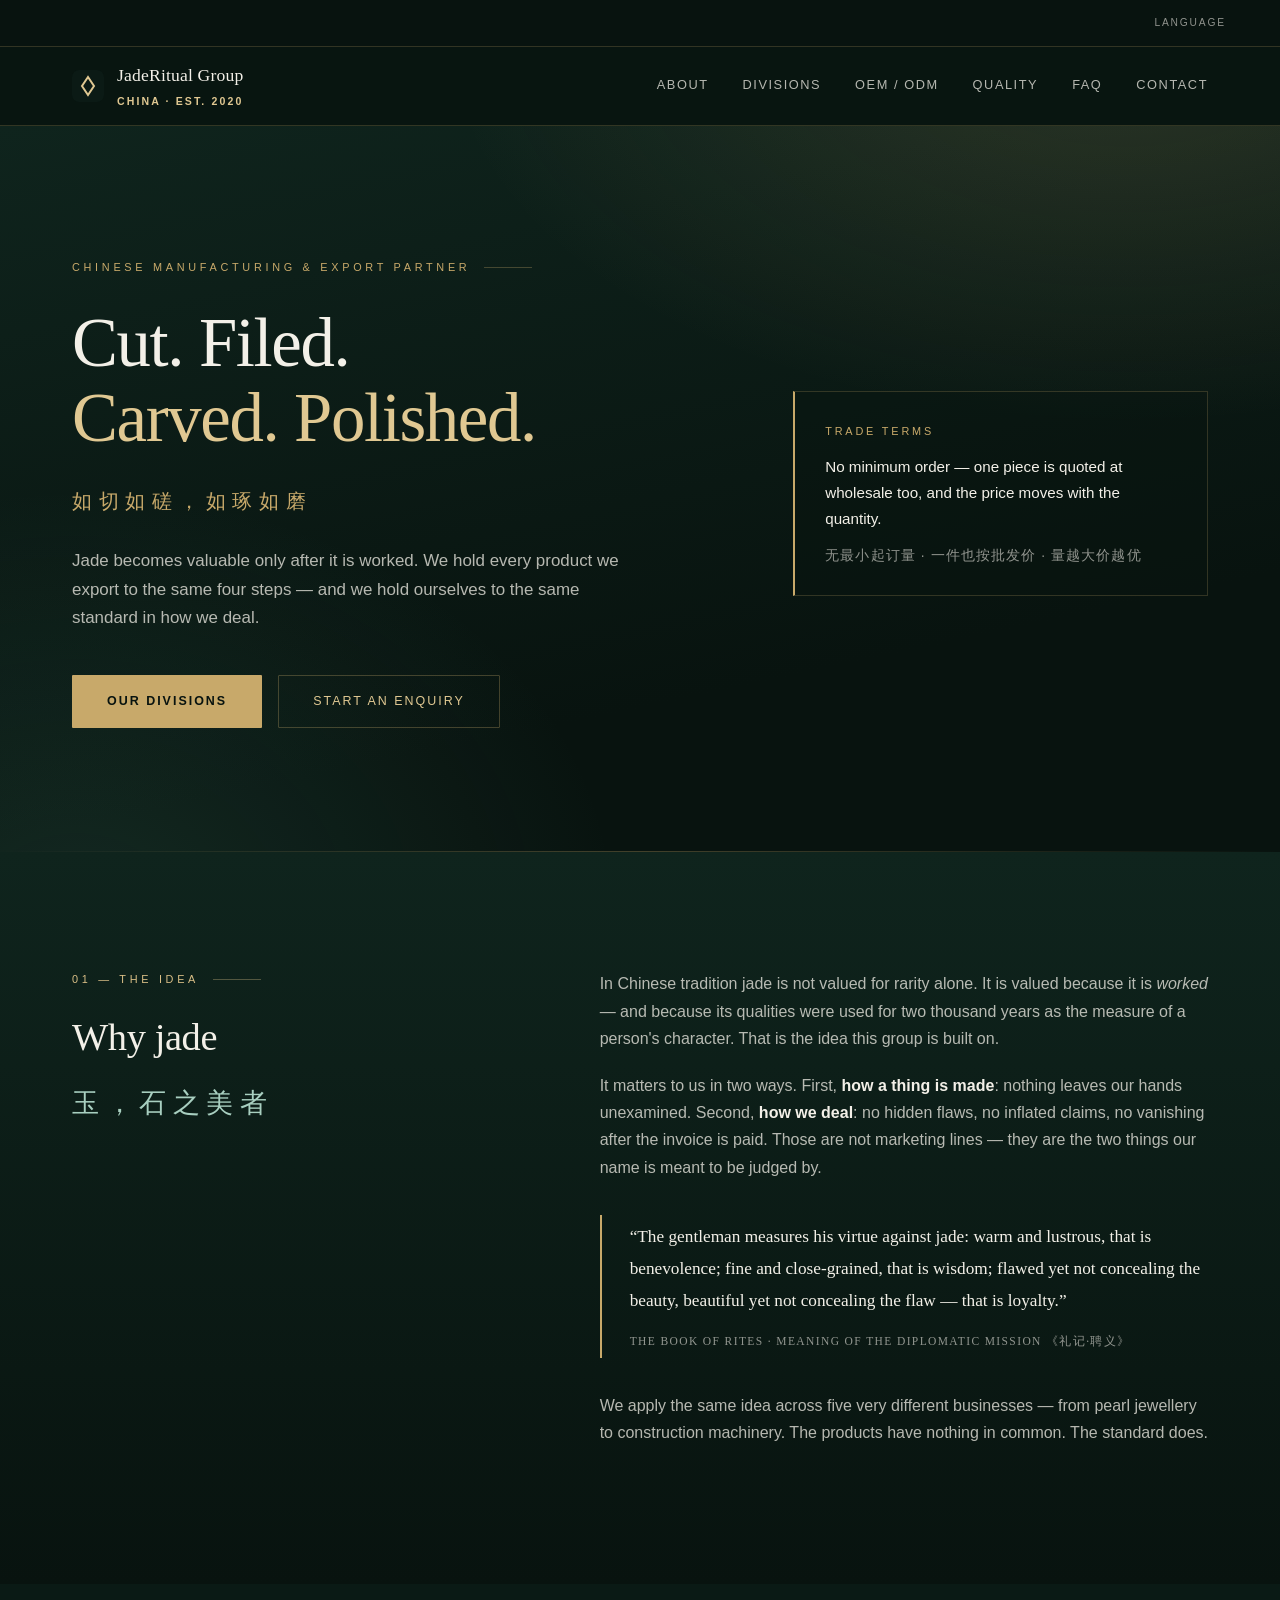
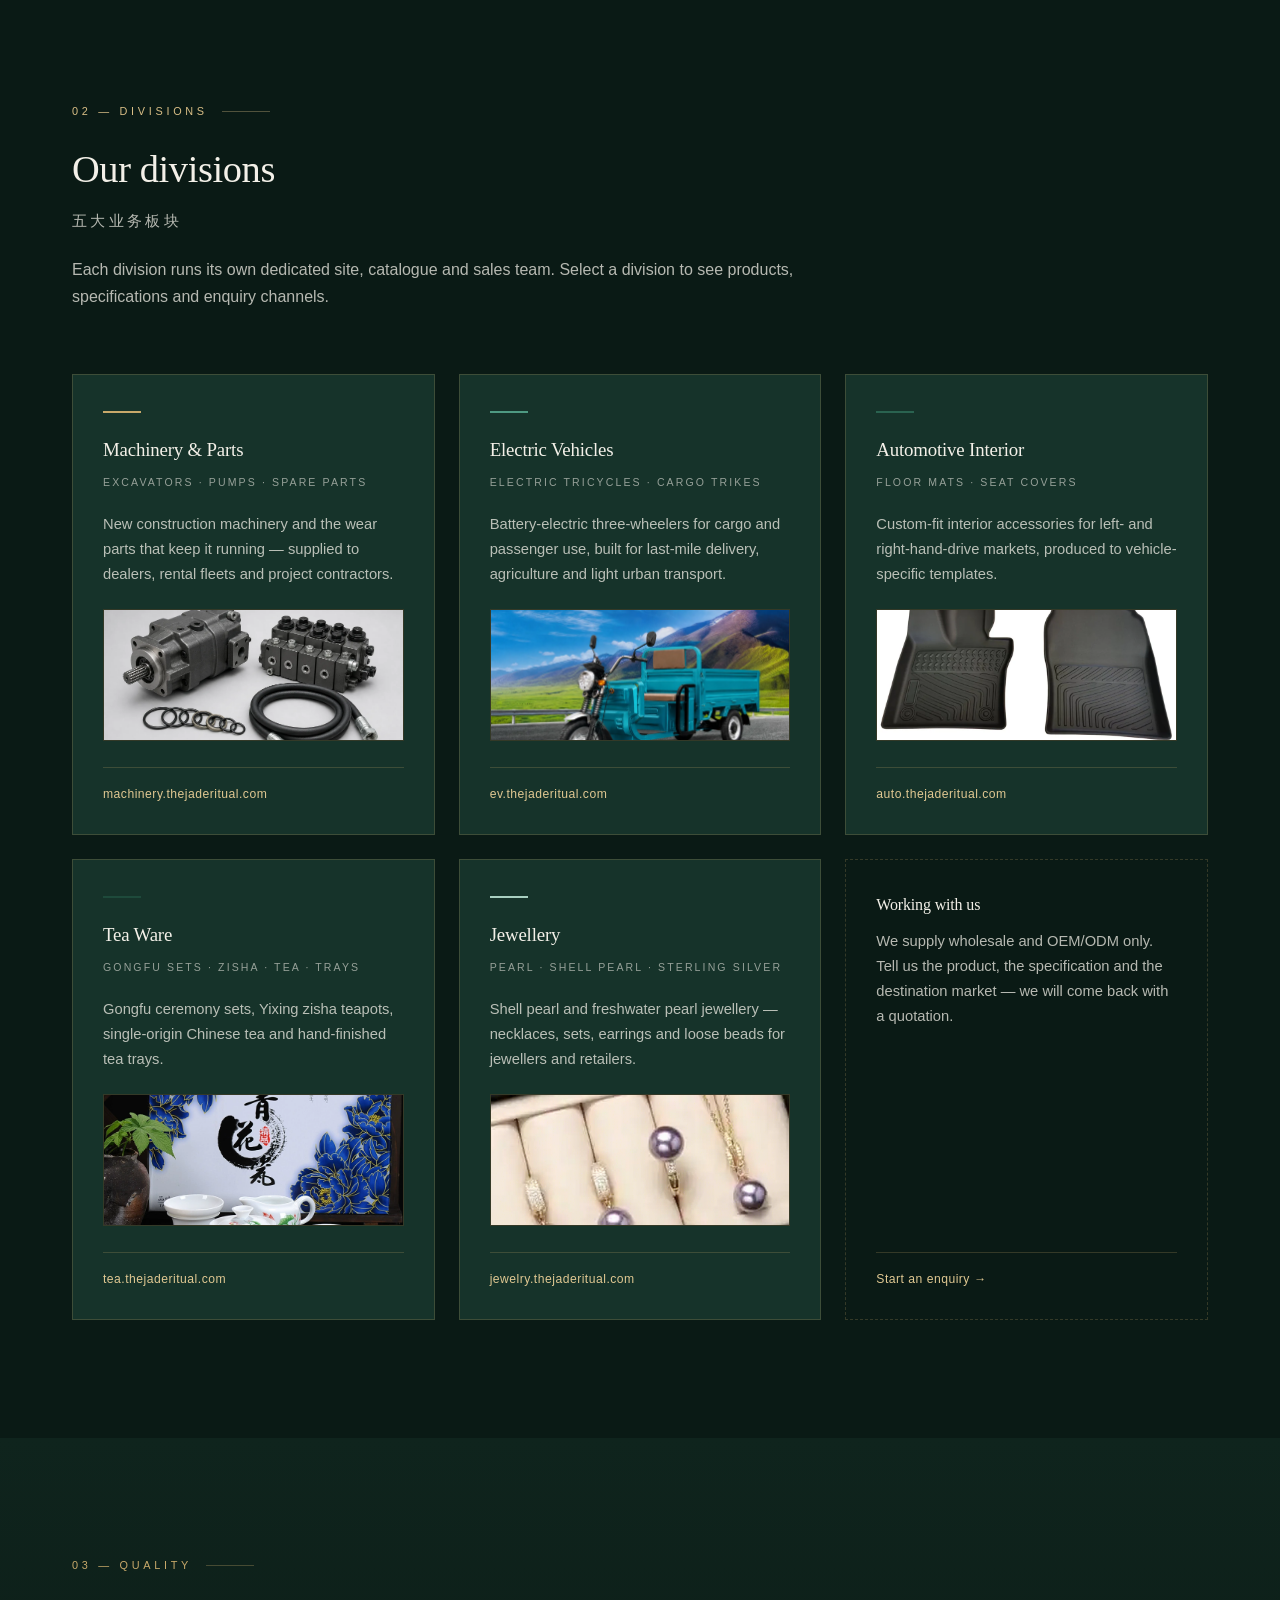
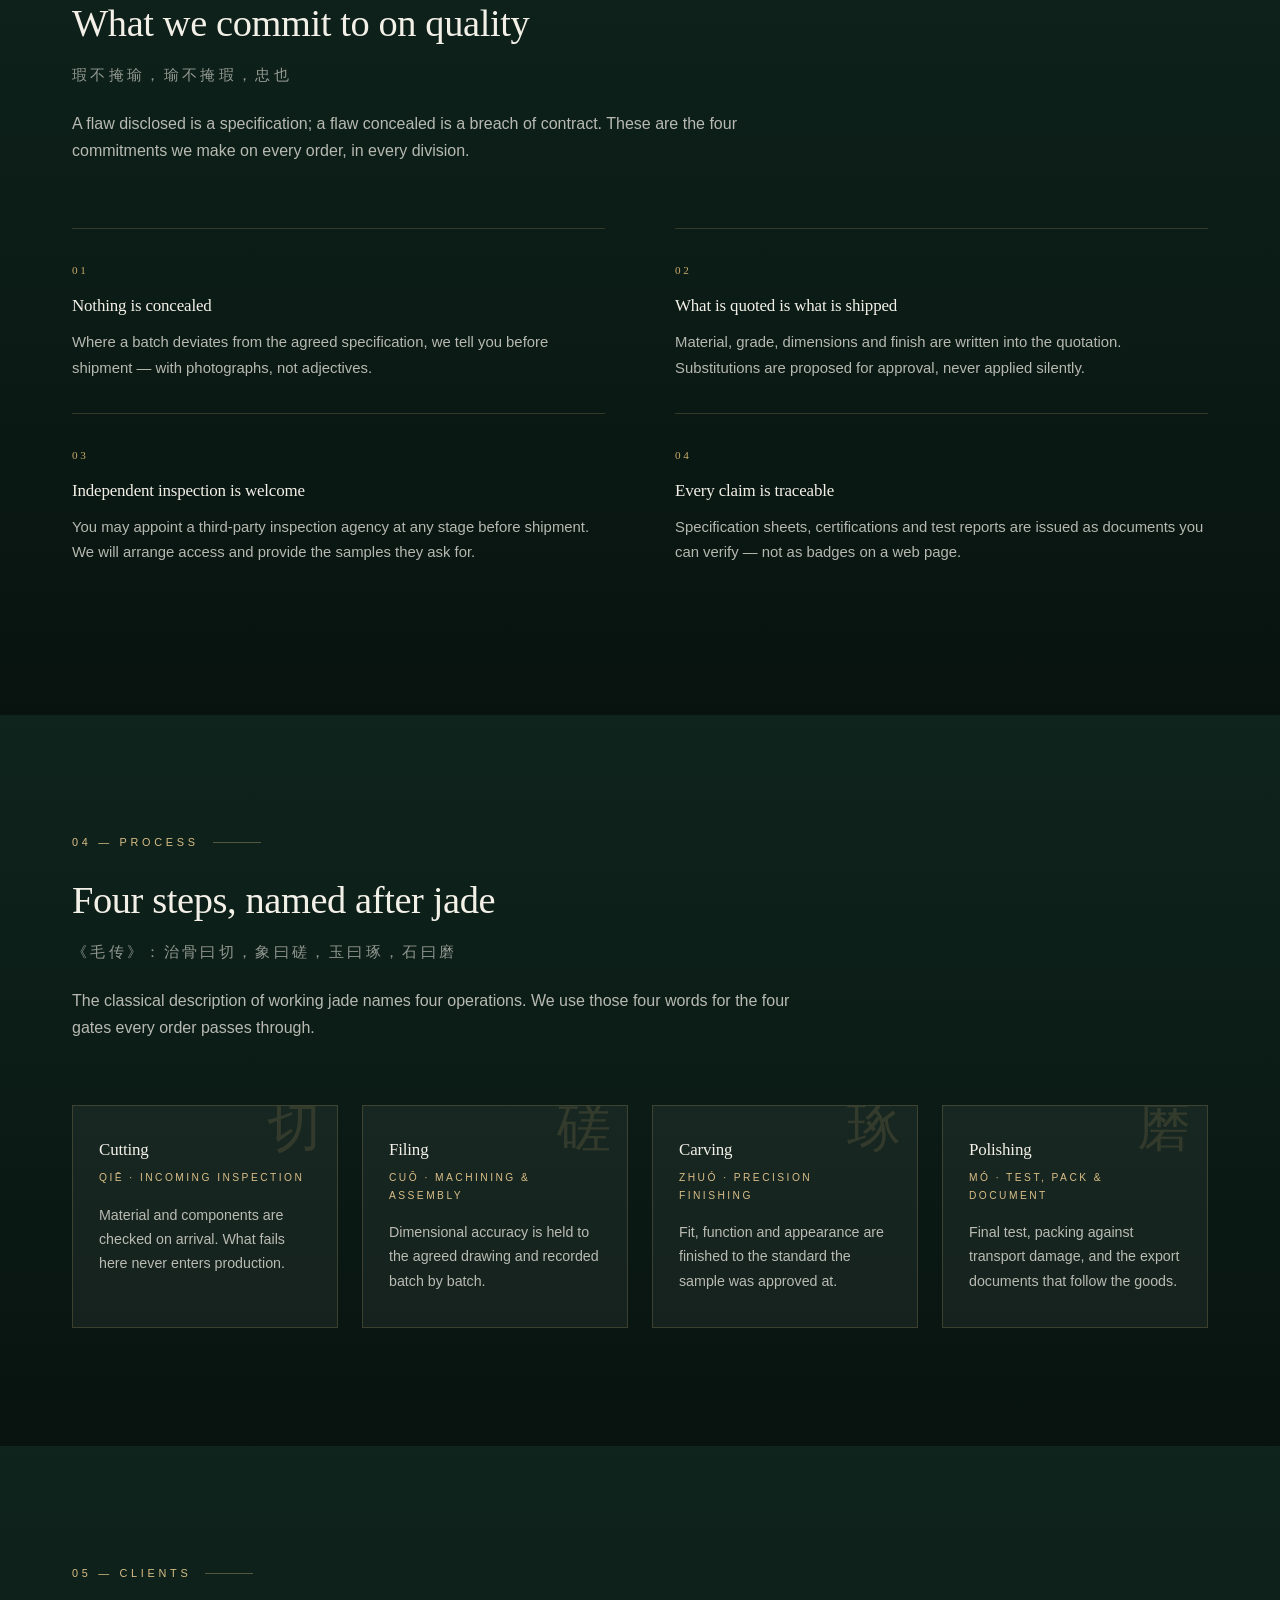
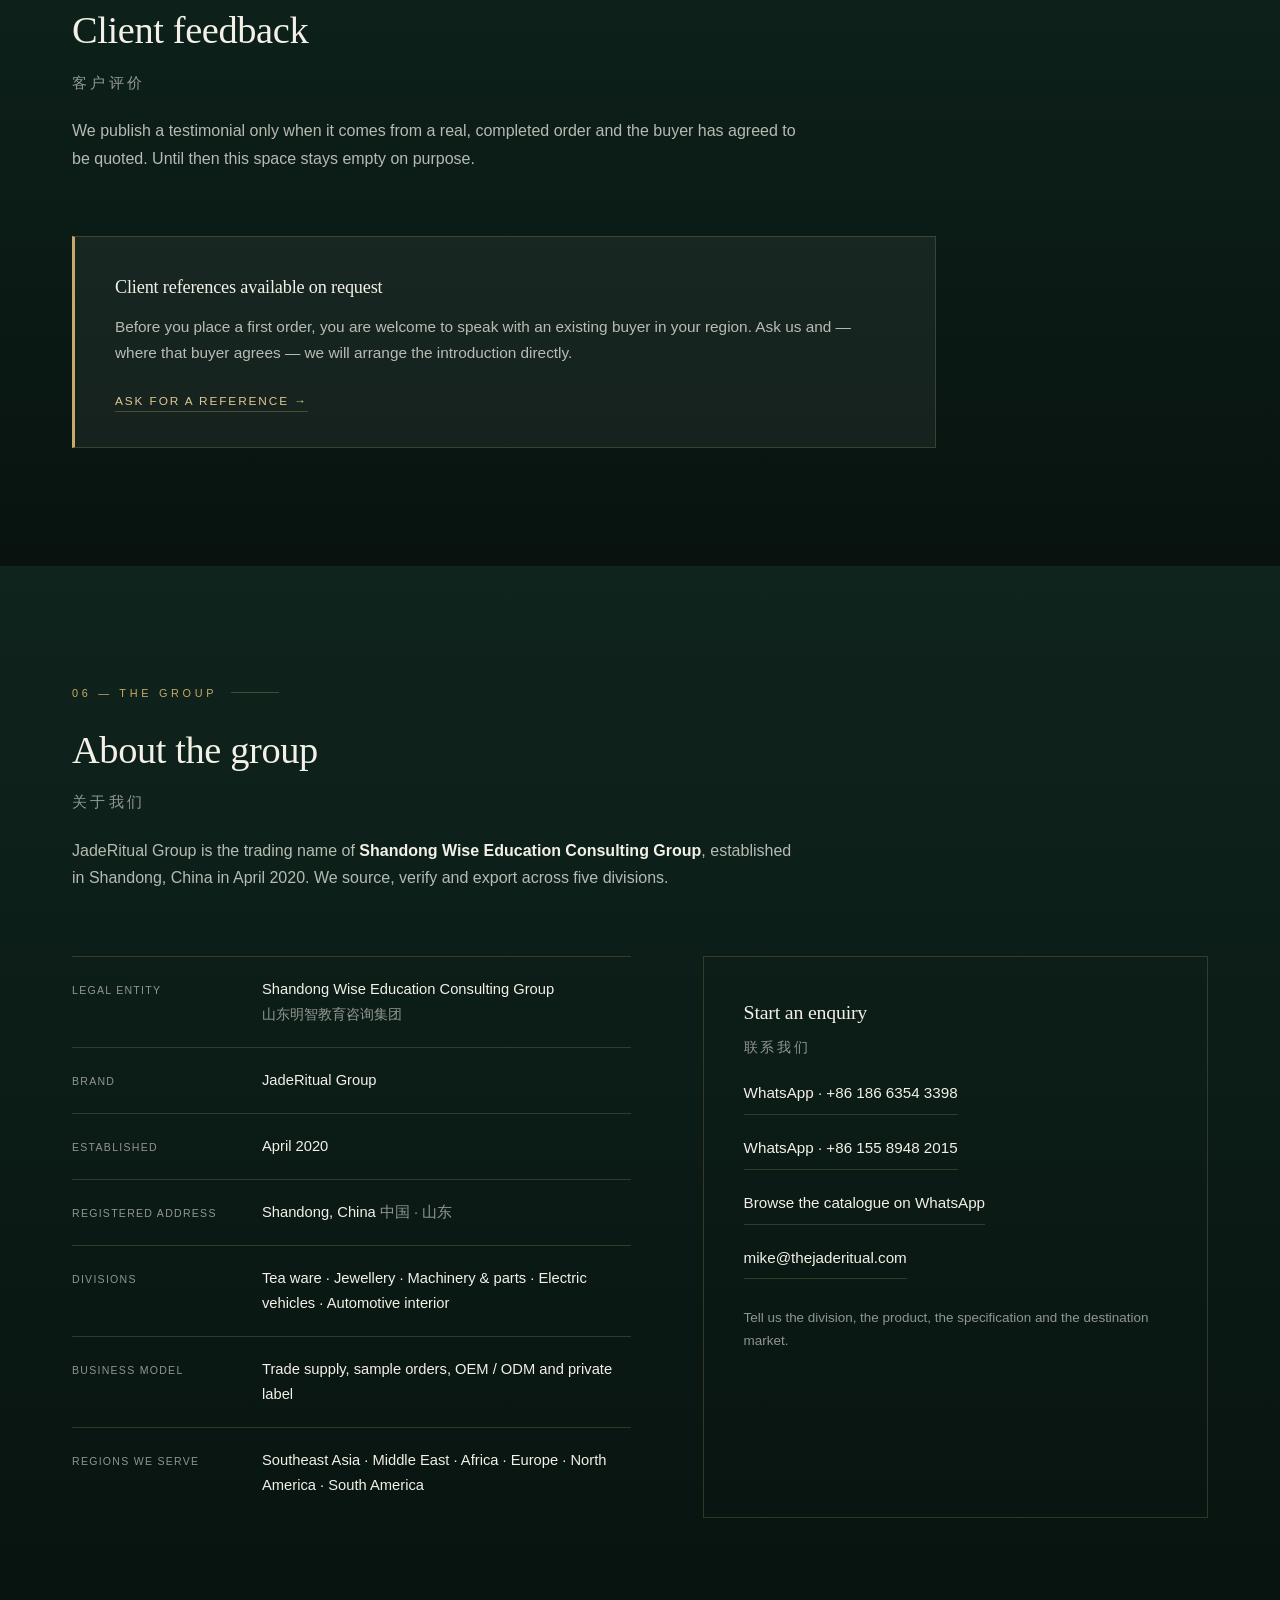
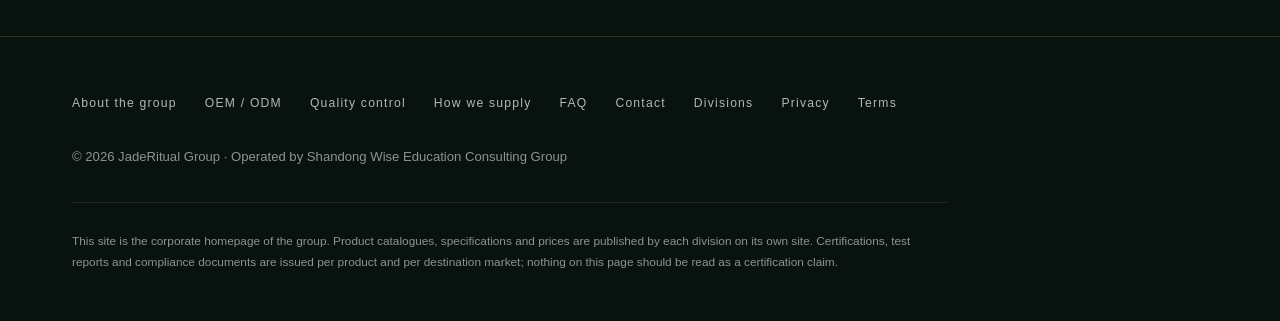
==== index.html @ 4d0f2c2b "Use the same mark and lockup as the divisions" ====
<!DOCTYPE html>
<html lang="en">
<head>
<meta charset="UTF-8">
<meta name="viewport" content="width=device-width, initial-scale=1.0">
<title>JadeRitual Group | Chinese Manufacturing &amp; Export Partner</title>
<meta name="description" content="JadeRitual Group is a China-based export partner spanning tea ware, pearl jewellery, construction machinery and parts, electric vehicles and automotive interior accessories. Wholesale and OEM/ODM only.">
<link rel="canonical" href="https://thejaderitual.com/">
<meta name="robots" content="index, follow">
<meta property="og:type" content="website">
<meta property="og:title" content="JadeRitual Group | Chinese Manufacturing &amp; Export Partner">
<meta property="og:description" content="Five divisions. One standard: cut, filed, carved, polished.">
<meta property="og:url" content="https://thejaderitual.com/">
<meta name="theme-color" content="#0B1A15">
<link rel="icon" href="data:image/svg+xml,%3Csvg xmlns='http://www.w3.org/2000/svg' viewBox='0 0 32 32'%3E%3Crect width='32' height='32' rx='7' fill='%230B1A15'/%3E%3Cpath d='M16 7l6 9-6 9-6-9z' fill='none' stroke='%23E0C892' stroke-width='2'/%3E%3C/svg%3E">
<link rel="stylesheet" href="/assets/site.css">
</head>
<body>

<div class="util"><div class="wrap"><span class="util-l">Language</span><div id="google_translate_element"></div></div></div>
<header>
  <div class="wrap hd">
    <a class="brand" href="/">
      <svg class="mark" viewBox="0 0 32 32" aria-hidden="true"><rect width="32" height="32" rx="7" fill="#0B1A15"/><path d="M16 7l6 9-6 9-6-9z" fill="none" stroke="#E0C892" stroke-width="2"/></svg>
      <span>
        <span class="brand-t">JadeRitual Group</span>
        <span class="brand-s">China · Est. 2020</span>
      </span>
    </a>
    <nav>
      <a href="/about">About</a>
      <a href="/#divisions">Divisions</a>
      <a href="/capabilities/oem-odm">OEM / ODM</a>
      <a href="/capabilities/quality-control">Quality</a>
      <a href="/faq">FAQ</a>
      <a href="/contact">Contact</a>
    </nav>
  </div>
</header>

<section class="hero">
  <div class="wrap hero-grid">
    <div>
      <div class="label" style="margin-bottom:30px">Chinese Manufacturing &amp; Export Partner</div>
      <h1>Cut. Filed.<em>Carved. Polished.</em></h1>
      <div class="hero-zh">如切如磋，如琢如磨</div>
      <p class="lead">
        Jade becomes valuable only after it is worked. We hold every product we export to
        the same four steps — and we hold ourselves to the same standard in how we deal.
      </p>
      <div class="cta">
        <a class="btn btn-solid" href="#divisions">Our Divisions</a>
        <a class="btn btn-ghost" href="#contact">Start an Enquiry</a>
      </div>
    </div>
    <div class="hero-note">
      <div class="nh">Trade terms</div>
      <p>No minimum order — one piece is quoted at wholesale too, and the price moves with the quantity.</p>
      <span class="zh">无最小起订量 · 一件也按批发价 · 量越大价越优</span>
    </div>
  </div>
</section>

<section id="story" class="sec-dark">
  <div class="wrap story-grid">
    <div>
      <div class="label label--ink">01 &mdash; The Idea</div>
      <h2>Why jade</h2>
      <div class="story-zh">玉，石之美者</div>
    </div>
    <div class="story-body">
      <p>
        In Chinese tradition jade is not valued for rarity alone. It is valued because it is
        <em>worked</em> — and because its qualities were used for two thousand years as the
        measure of a person's character. That is the idea this group is built on.
      </p>
      <p>
        It matters to us in two ways. First, <strong>how a thing is made</strong>: nothing leaves
        our hands unexamined. Second, <strong>how we deal</strong>: no hidden flaws, no inflated
        claims, no vanishing after the invoice is paid. Those are not marketing lines — they are
        the two things our name is meant to be judged by.
      </p>
      <div class="quote">
        &ldquo;The gentleman measures his virtue against jade: warm and lustrous, that is benevolence;
        fine and close-grained, that is wisdom; flawed yet not concealing the beauty, beautiful
        yet not concealing the flaw — that is loyalty.&rdquo;
        <cite>The Book of Rites · Meaning of the Diplomatic Mission 《礼记·聘义》</cite>
      </div>
      <p>
        We apply the same idea across five very different businesses — from pearl jewellery to
        construction machinery. The products have nothing in common. The standard does.
      </p>
    </div>
  </div>
</section>

<section id="divisions" class="sec-paper2">
  <div class="wrap">
    <div class="sec-head">
      <div class="label label--ink">02 &mdash; Divisions</div>
      <h2>Our divisions</h2>
      <span class="zh">五大业务板块</span>
      <p>
        Each division runs its own dedicated site, catalogue and sales team. Select a division
        to see products, specifications and enquiry channels.
      </p>
    </div>

    <div class="div-grid">

      <a class="div-card" data-live="true" href="https://machinery.thejaderitual.com" data-name="Machinery &amp; Parts">
        <span class="div-bar" style="background:var(--gold)"></span>
        <h3>Machinery &amp; Parts</h3>
        <div class="sub">Excavators · Pumps · Spare parts</div>
        <p>New construction machinery and the wear parts that keep it running — supplied to dealers, rental fleets and project contractors.</p>
        <img class="div-img" src="/assets/div/div-machinery.webp" alt="Construction machinery wear parts and hydraulic components" loading="lazy" width="800" height="600"><div class="dom">machinery.thejaderitual.com</div>
      </a>

      <a class="div-card" data-live="true" href="https://ev.thejaderitual.com" data-name="Electric Vehicles">
        <span class="div-bar" style="background:var(--jade-400)"></span>
        <h3>Electric Vehicles</h3>
        <div class="sub">Electric tricycles · Cargo trikes</div>
        <p>Battery-electric three-wheelers for cargo and passenger use, built for last-mile delivery, agriculture and light urban transport.</p>
        <img class="div-img" src="/assets/div/div-ev.webp" alt="Battery-electric three-wheeler built for cargo and passenger use" loading="lazy" width="800" height="600"><div class="dom">ev.thejaderitual.com</div>
      </a>

      <a class="div-card" data-live="true" href="https://auto.thejaderitual.com" data-name="Automotive Interior">
        <span class="div-bar" style="background:var(--jade-600)"></span>
        <h3>Automotive Interior</h3>
        <div class="sub">Floor mats · Seat covers</div>
        <p>Custom-fit interior accessories for left- and right-hand-drive markets, produced to vehicle-specific templates.</p>
        <img class="div-img" src="/assets/div/div-auto.webp" alt="Custom-fit automotive floor mats and interior covers" loading="lazy" width="800" height="600"><div class="dom">auto.thejaderitual.com</div>
      </a>

      <a class="div-card" data-live="true" href="https://tea.thejaderitual.com" data-name="Tea Ware">
        <span class="div-bar" style="background:var(--jade-700)"></span>
        <h3>Tea Ware</h3>
        <div class="sub">Gongfu sets · Zisha · Tea · Trays</div>
        <p>Gongfu ceremony sets, Yixing zisha teapots, single-origin Chinese tea and hand-finished tea trays.</p>
        <img class="div-img" src="/assets/div/div-tea.webp" alt="Gongfu tea ware and Yixing zisha teapots" loading="lazy" width="800" height="600"><div class="dom">tea.thejaderitual.com</div>
      </a>

      <a class="div-card" data-live="true" href="https://jewelry.thejaderitual.com" data-name="Jewellery">
        <span class="div-bar" style="background:var(--jade-200)"></span>
        <h3>Jewellery</h3>
        <div class="sub">Pearl · Shell pearl · Sterling silver</div>
        <p>Shell pearl and freshwater pearl jewellery — necklaces, sets, earrings and loose beads for jewellers and retailers.</p>
        <img class="div-img" src="/assets/div/div-jewelry.jpg" alt="Shell pearl and freshwater pearl jewellery" loading="lazy" width="800" height="600"><div class="dom">jewelry.thejaderitual.com</div>
      </a>

      <div class="div-card" style="background:transparent;border-style:dashed;justify-content:center">
        <h3 style="font-size:1rem">Working with us</h3>
        <p style="margin-top:14px">We supply wholesale and OEM/ODM only. Tell us the product, the specification and the destination market — we will come back with a quotation.</p>
        <div class="dom"><a href="#contact" style="color:var(--gold-2)">Start an enquiry &rarr;</a></div>
      </div>

    </div>
  </div>
</section>

<section id="quality" class="sec-dark">
  <div class="wrap">
    <div class="sec-head">
      <div class="label">03 &mdash; Quality</div>
      <h2>What we commit to on quality</h2>
      <span class="zh">瑕不掩瑜，瑜不掩瑕，忠也</span>
      <p>
        A flaw disclosed is a specification; a flaw concealed is a breach of contract. These are
        the four commitments we make on every order, in every division.
      </p>
    </div>
    <div class="q-grid">
      <div class="q-item">
        <span class="num">01</span>
        <h3>Nothing is concealed</h3>
        <p>Where a batch deviates from the agreed specification, we tell you before shipment — with photographs, not adjectives.</p>
      </div>
      <div class="q-item">
        <span class="num">02</span>
        <h3>What is quoted is what is shipped</h3>
        <p>Material, grade, dimensions and finish are written into the quotation. Substitutions are proposed for approval, never applied silently.</p>
      </div>
      <div class="q-item">
        <span class="num">03</span>
        <h3>Independent inspection is welcome</h3>
        <p>You may appoint a third-party inspection agency at any stage before shipment. We will arrange access and provide the samples they ask for.</p>
      </div>
      <div class="q-item">
        <span class="num">04</span>
        <h3>Every claim is traceable</h3>
        <p>Specification sheets, certifications and test reports are issued as documents you can verify — not as badges on a web page.</p>
      </div>
    </div>
  </div>
</section>

<section id="process" class="sec-dark">
  <div class="wrap">
    <div class="sec-head">
      <div class="label label--ink">04 &mdash; Process</div>
      <h2>Four steps, named after jade</h2>
      <span class="zh">《毛传》：治骨曰切，象曰磋，玉曰琢，石曰磨</span>
      <p>
        The classical description of working jade names four operations. We use those four words
        for the four gates every order passes through.
      </p>
    </div>
    <div class="proc">
      <div class="step">
        <span class="glyph">切</span>
        <h3>Cutting</h3>
        <div class="py">Qiē · Incoming inspection</div>
        <p>Material and components are checked on arrival. What fails here never enters production.</p>
      </div>
      <div class="step">
        <span class="glyph">磋</span>
        <h3>Filing</h3>
        <div class="py">Cuō · Machining &amp; assembly</div>
        <p>Dimensional accuracy is held to the agreed drawing and recorded batch by batch.</p>
      </div>
      <div class="step">
        <span class="glyph">琢</span>
        <h3>Carving</h3>
        <div class="py">Zhuó · Precision finishing</div>
        <p>Fit, function and appearance are finished to the standard the sample was approved at.</p>
      </div>
      <div class="step">
        <span class="glyph">磨</span>
        <h3>Polishing</h3>
        <div class="py">Mó · Test, pack &amp; document</div>
        <p>Final test, packing against transport damage, and the export documents that follow the goods.</p>
      </div>
    </div>
  </div>
</section>

<section id="clients" class="sec-dark">
  <div class="wrap">
    <div class="sec-head">
      <div class="label label--ink">05 &mdash; Clients</div>
      <h2>Client feedback</h2>
      <span class="zh">客户评价</span>
      <p>
        We publish a testimonial only when it comes from a real, completed order and the buyer has
        agreed to be quoted. Until then this space stays empty on purpose.
      </p>
    </div>
    <div class="ref-box">
      <h3>Client references available on request</h3>
      <p>
        Before you place a first order, you are welcome to speak with an existing buyer in your
        region. Ask us and — where that buyer agrees — we will arrange the introduction directly.
      </p>
      <p class="go"><a href="#contact">Ask for a reference &rarr;</a></p>
    </div>

    <!-- ================================================================
         TESTIMONIALS — replace the reference box above once real quotes exist.

         <div class="q-item">
           <p>“Exact words the buyer agreed to.”</p>
           <p style="margin-top:12px;font-size:.82rem;color:var(--txt-3)">— Name, Company, Country</p>
         </div>

         Only publish quotes you can produce on request, with written permission.
         ================================================================ -->
  </div>
</section>

<section id="about" class="sec-dark">
  <div class="wrap">
    <div class="sec-head">
      <div class="label">06 &mdash; The Group</div>
      <h2>About the group</h2>
      <span class="zh">关于我们</span>
      <p>
        JadeRitual Group is the trading name of
        <strong style="color:var(--inv)">Shandong Wise Education Consulting Group</strong>,
        established in Shandong, China in April 2020. We source, verify and export across five divisions.
      </p>
    </div>
    <div class="info-grid">
      <div>
        <dl>
          <div class="fact"><dt>Legal entity</dt><dd>Shandong Wise Education Consulting Group<br><span style="color:var(--inv-3);font-size:.85rem">山东明智教育咨询集团</span></dd></div>
          <div class="fact"><dt>Brand</dt><dd>JadeRitual Group</dd></div>
          <div class="fact"><dt>Established</dt><dd>April 2020</dd></div>
          <div class="fact"><dt>Registered address</dt><dd>Shandong, China <span style="color:var(--inv-3)">中国 · 山东</span></dd></div>
          <div class="fact"><dt>Divisions</dt><dd>Tea ware · Jewellery · Machinery &amp; parts · Electric vehicles · Automotive interior</dd></div>
          <div class="fact"><dt>Business model</dt><dd>Trade supply, sample orders, OEM / ODM and private label</dd></div>
          <div class="fact"><dt>Regions we serve</dt><dd>Southeast Asia · Middle East · Africa · Europe · North America · South America</dd></div>
        </dl>
      </div>
      <div class="contact-box" id="contact">
        <h3>Start an enquiry</h3>
        <span class="zh">联系我们</span>
        <a href="https://wa.me/8618663543398">WhatsApp · +86 186 6354 3398</a>
        <a href="https://wa.me/8615589482015">WhatsApp · +86 155 8948 2015</a>
        <a href="https://wa.me/c/8618663543398">Browse the catalogue on WhatsApp</a>
        <a href="mailto:mike@thejaderitual.com">mike@thejaderitual.com</a>
        <p class="fine">
          Tell us the division, the product, the specification and the destination market.
        </p>
      </div>
    </div>
  </div>
</section>

<footer>
  <div class="wrap">
    <div class="ft-links">
      <a href="/about">About the group</a>
      <a href="/capabilities/oem-odm">OEM / ODM</a>
      <a href="/capabilities/quality-control">Quality control</a>
      <a href="/capabilities/how-we-supply">How we supply</a>
      <a href="/faq">FAQ</a>
      <a href="/contact">Contact</a>
      <a href="/#divisions">Divisions</a>
      <a href="/privacy">Privacy</a>
      <a href="/terms">Terms</a>
    </div>
    <div class="ft">
      <div>&copy; 2026 JadeRitual Group &middot; Operated by Shandong Wise Education Consulting Group</div>
    </div>
    <div class="disc">
      This site is the corporate homepage of the group. Product catalogues, specifications and
      prices are published by each division on its own site. Certifications, test reports and
      compliance documents are issued per product and per destination market; nothing on this
      page should be read as a certification claim.
    </div>
  </div>
</footer>

<script>
/* ------------------------------------------------------------------
   Division link guard.
   Divisions whose subdomain is not live yet are marked data-live="false".
   When a subdomain goes live, change that attribute to "true" and delete
   the <span class="badge"> inside the card.
   ------------------------------------------------------------------ */
(function () {
  var cards = document.querySelectorAll('.div-card[data-live="false"]');
  cards.forEach(function (card) {
    card.classList.add('soon');
    card.addEventListener('click', function (e) {
      e.preventDefault();
      var name = card.getAttribute('data-name') || 'This division';
      var note = document.getElementById('soon-note');
      if (!note) {
        note = document.createElement('div');
        note.id = 'soon-note';
        note.style.cssText =
          'position:fixed;left:50%;bottom:34px;transform:translateX(-50%);' +
          'background:#0F241D;color:#F3F0E8;border:1px solid rgba(200,169,106,.42);' +
          'padding:15px 30px;font-size:.86rem;z-index:99;max-width:90vw;text-align:center;' +
          'box-shadow:0 20px 50px -18px rgba(0,0,0,.7);transition:opacity .35s;';
        document.body.appendChild(note);
      }
      note.textContent = name + ' — this division site is launching soon. Please use the enquiry form in the meantime.';
      note.style.opacity = '1';
      clearTimeout(window.__soonTimer);
      window.__soonTimer = setTimeout(function () { note.style.opacity = '0'; }, 3400);
    });
  });

  /* anchor offset for the sticky header */
  document.querySelectorAll('nav a[href^="#"], a[href^="#"]').forEach(function (a) {
    a.addEventListener('click', function (e) {
      var href = a.getAttribute('href');
      if (!href || href === '#') return;
      var el = document.querySelector(href);
      if (!el) return;
      e.preventDefault();
      window.scrollTo({ top: el.offsetTop - 78, behavior: 'smooth' });
    });
  });
})();
</script>

<script>
function googleTranslateElementInit(){
  new google.translate.TranslateElement({pageLanguage:'en',layout:google.translate.TranslateElement.InlineLayout.SIMPLE,autoDisplay:false},'google_translate_element');
}
</script>
<script src="https://translate.google.com/translate_a/element.js?cb=googleTranslateElementInit&hl=en" async></script>
</body>
</html>
---- assets/site.css ----
/* ============================================================
   JadeRitual Group — corporate site

   Brand rule: jade is expressed through LANGUAGE and COLOUR,
   never through jade ornaments or gemstone imagery.

   Palette: deep jade / near-black grounds, warm paper, antique
   gold used sparingly as an accent only.
   ============================================================ */
:root{
  /* dark grounds */
  --ink-950:#08130F;
  --jade-900:#0F241D;
  --jade-800:#16332A;
  --jade-700:#1E4A3B;
  --jade-600:#2A6350;

  /* jade accents */
  --jade-400:#4E9A82;
  --jade-200:#A8CFC0;

  /* metal */
  --gold:#C8A96A;
  --gold-2:#E0C892;
  --gold-dim:rgba(200,169,106,.30);
  --gold-line:rgba(200,169,106,.22);
  /* gold for TEXT on light grounds — 5.1:1 on paper */
  --gold-ink:#D9BE86;
  --gold-ink-dim:rgba(217,190,134,.34);

  /* light grounds */
  --paper:#0F241D;
  --paper-2:#0A1A15;
  --card:#16332A;
  --line:rgba(200,169,106,.22);

  /* type */
  --txt:#F3F0E8;
  --txt-2:rgba(243,240,232,.74);
  --txt-3:rgba(243,240,232,.58);
  --inv:#F3F0E8;
  --inv-2:rgba(243,240,232,.74);
  --inv-3:rgba(243,240,232,.58);

  --maxw:1200px;
}
*{box-sizing:border-box;margin:0;padding:0}
html{scroll-behavior:smooth}
body{
  font-family:-apple-system,BlinkMacSystemFont,"Segoe UI",Roboto,"Helvetica Neue","PingFang SC","Microsoft YaHei",sans-serif;
  color:var(--txt);background:var(--paper);line-height:1.7;
  -webkit-font-smoothing:antialiased;
}
.wrap{max-width:var(--maxw);margin:0 auto;padding:0 32px}
h1,h2,h3,.serif{font-family:Georgia,"Times New Roman","Songti SC",serif;font-weight:400;line-height:1.18;letter-spacing:-.01em}
a{color:inherit;text-decoration:none}

/* section labels */
.label{
  font-size:.68rem;letter-spacing:.34em;text-transform:uppercase;
  color:var(--gold);margin-bottom:26px;display:flex;align-items:center;gap:14px;
}
.label::after{content:"";height:1px;width:48px;background:var(--gold-dim)}
.label--ink{color:var(--gold-ink)}
.label--ink::after{background:var(--gold-ink-dim)}
.label--ink .zh{color:var(--txt-3)}
.label .zh{font-size:.8rem;letter-spacing:.2em;color:var(--inv-3)}

/* ---------- header ---------- */
header{
  position:sticky;top:0;z-index:60;
  background:rgba(8,19,15,.86);
  backdrop-filter:blur(14px);
  border-bottom:1px solid var(--gold-line);
}
.hd{display:flex;align-items:center;justify-content:space-between;height:78px}
.brand{display:flex;align-items:center;gap:13px}
.mark{width:32px;height:32px;flex:none}
.brand-t{font-family:Georgia,serif;font-size:1.1rem;color:var(--inv);letter-spacing:.01em;display:block}
.brand-s{font-size:.66rem;letter-spacing:.2em;font-weight:600;color:var(--gold-2);text-transform:uppercase;display:block;margin-top:2px;white-space:nowrap}
nav{display:flex;gap:34px;font-size:.8rem;letter-spacing:.12em;text-transform:uppercase;color:var(--inv-2)}
nav a{transition:color .25s;position:relative;padding-bottom:3px}
nav a::after{content:"";position:absolute;left:0;bottom:0;height:1px;width:0;background:var(--gold);transition:width .3s}
nav a:hover{color:var(--gold-2)}
nav a:hover::after{width:100%}
@media(max-width:960px){nav{display:none}}

/* ---------- hero ---------- */
.hero{
  position:relative;overflow:hidden;
  background:
    radial-gradient(1100px 620px at 88% -12%, rgba(200,169,106,.16) 0%, rgba(200,169,106,0) 62%),
    radial-gradient(900px 700px at 6% 108%, rgba(78,154,130,.16) 0%, rgba(78,154,130,0) 60%),
    linear-gradient(168deg, var(--jade-900) 0%, var(--ink-950) 72%);
  padding:132px 0 124px;
}
.hero::after{
  content:"";position:absolute;left:0;right:0;bottom:0;height:1px;
  background:linear-gradient(90deg,transparent,var(--gold-dim),transparent);
}
.hero-grid{display:grid;grid-template-columns:1.4fr .9fr;gap:76px;align-items:center;position:relative}
@media(max-width:980px){.hero-grid{grid-template-columns:1fr;gap:46px}.hero{padding:84px 0 76px}}
.hero h1{
  font-size:clamp(2.5rem,5.4vw,4.3rem);
  color:var(--inv);line-height:1.08;letter-spacing:-.02em;
}
.hero h1 em{font-style:normal;display:block;color:var(--gold-2)}
.hero-zh{
  font-family:Georgia,"Songti SC",serif;font-size:1.24rem;color:var(--gold);
  letter-spacing:.34em;margin-top:30px;
}
.hero p.lead{margin-top:28px;font-size:1.06rem;color:var(--inv-2);max-width:34em}
.cta{display:flex;gap:16px;margin-top:42px;flex-wrap:wrap}
.btn{
  display:inline-block;padding:15px 34px;border-radius:1px;font-size:.78rem;
  letter-spacing:.16em;text-transform:uppercase;transition:.28s;border:1px solid transparent;
}
.btn-solid{background:var(--gold);color:var(--ink-950);font-weight:600}
.btn-solid:hover{background:var(--gold-2);transform:translateY(-1px)}
.btn-ghost{color:var(--gold-2);border-color:var(--gold-dim)}
.btn-ghost:hover{border-color:var(--gold);background:rgba(200,169,106,.08)}
.hero-note{
  border:1px solid var(--gold-line);border-left:2px solid var(--gold);
  padding:30px 30px 28px;background:rgba(8,19,15,.42);
}
.hero-note .nh{
  font-size:.68rem;letter-spacing:.26em;text-transform:uppercase;
  color:var(--gold);margin-bottom:14px;
}
.hero-note p{font-size:.95rem;color:var(--inv);line-height:1.7}
.hero-note .zh{display:block;font-size:.86rem;color:var(--inv-3);margin-top:12px;letter-spacing:.08em}

/* ---------- generic section ---------- */
section{padding:118px 0}
.sec-dark{background:linear-gradient(180deg,var(--jade-900) 0%,var(--ink-950) 100%);color:var(--inv)}
.sec-dark .sec-head h2{color:var(--inv)}
.sec-dark .sec-head p{color:var(--inv-2)}
.sec-paper2{background:var(--paper-2)}
.sec-head{max-width:46em;margin-bottom:64px}
.sec-head h2{font-size:clamp(1.7rem,3vw,2.5rem);color:var(--inv)}
.sec-head .zh{display:block;font-size:.95rem;letter-spacing:.22em;color:var(--txt-3);margin-top:16px}
.sec-dark .sec-head .zh{color:var(--inv-3)}
.sec-head p{margin-top:22px;color:var(--txt-2);font-size:1rem}

/* ---------- story ---------- */
.story-grid{display:grid;grid-template-columns:.85fr 1.15fr;gap:78px;align-items:start}
@media(max-width:900px){.story-grid{grid-template-columns:1fr;gap:36px}}
.story-grid h2{font-size:clamp(1.7rem,3vw,2.5rem);color:var(--inv)}
.story-zh{font-family:Georgia,"Songti SC",serif;font-size:1.7rem;color:var(--gold-2);letter-spacing:.24em;margin-top:20px}
.story-body p{color:var(--txt-2);margin-bottom:20px;font-size:1rem}
.quote{
  border-left:2px solid var(--gold);padding:6px 0 6px 28px;margin:34px 0;
  font-family:Georgia,"Songti SC",serif;color:var(--inv);font-size:1.08rem;line-height:1.85;
}
.quote cite{display:block;margin-top:14px;font-size:.72rem;font-style:normal;color:var(--txt-3);letter-spacing:.12em;text-transform:uppercase}
.sec-dark .story-grid h2{color:var(--inv)}
.sec-dark .story-zh{color:var(--jade-200)}
.sec-dark .story-body p{color:var(--inv-2)}
.sec-dark .story-body strong{color:var(--inv)}
.sec-dark .quote{color:var(--inv);border-left-color:var(--gold)}
.sec-dark .quote cite{color:var(--inv-3)}
.sec-dark .div-card{background:rgba(255,255,255,.04);border-color:var(--gold-line)}
.sec-dark .step{background:rgba(255,255,255,.05);border-color:var(--gold-line)}
.sec-dark .step h3{color:var(--inv)}
.sec-dark .step p{color:var(--inv-2)}
.sec-dark .step .glyph{color:rgba(200,169,106,.16)}
.sec-dark .ref-box{background:rgba(255,255,255,.05);border-color:var(--gold-line);border-left-color:var(--gold)}
.sec-dark .ref-box h3{color:var(--inv)}
.sec-dark .ref-box p{color:var(--inv-2)}
.sec-dark .ref-box .go a{color:var(--gold-2);border-bottom-color:var(--gold-dim)}

/* ---------- divisions ---------- */
.div-grid{display:grid;grid-template-columns:repeat(3,1fr);gap:24px}
@media(max-width:1000px){.div-grid{grid-template-columns:repeat(2,1fr)}}
@media(max-width:620px){.div-grid{grid-template-columns:1fr}}
.div-card{
  display:flex;flex-direction:column;background:var(--card);border:1px solid var(--line);
  padding:36px 30px 30px;position:relative;transition:.3s;
}
a.div-card:hover{border-color:var(--gold);transform:translateY(-3px);box-shadow:0 22px 48px -30px rgba(15,36,29,.55)}
.div-bar{width:38px;height:2px;margin-bottom:26px}
.div-card h3{font-size:1.18rem;color:var(--inv)}
.div-card .sub{font-size:.66rem;letter-spacing:.2em;text-transform:uppercase;color:var(--txt-3);margin-top:12px}
.div-card p{margin-top:20px;font-size:.92rem;color:var(--txt-2);flex:1}
.div-card .dom{
  margin-top:26px;font-size:.76rem;color:var(--gold-2);letter-spacing:.04em;
  border-top:1px solid var(--line);padding-top:16px;word-break:break-all;
}
.badge{
  position:absolute;top:26px;right:30px;font-size:.58rem;letter-spacing:.18em;
  text-transform:uppercase;color:var(--gold-ink);border:1px solid var(--gold-ink-dim);padding:4px 10px;
}
.div-card.soon{opacity:.62}

/* Representative product frame inside each division card. It sits in its own
   band below the copy and above the domain line, so it never overlaps text and
   never competes with the paragraph for contrast. The group homepage is where a
   buyer decides whether to click through at all, and a list of words does not
   answer "what do they actually sell" as fast as a photograph does. */
.div-card .div-img{display:block;width:100%;height:132px;object-fit:cover;
  margin:22px 0 0;border:1px solid var(--line);background:var(--paper-2)}
.div-card:hover .div-img{border-color:var(--gold)}
@media(max-width:620px){.div-card .div-img{height:112px}}


/* ---------- quality ---------- */
.q-grid{display:grid;grid-template-columns:repeat(2,1fr);gap:0 70px}
@media(max-width:780px){.q-grid{grid-template-columns:1fr}}
.q-item{border-top:1px solid var(--gold-line);padding:32px 0}
.q-item h3{font-size:1.06rem;color:var(--inv);margin-bottom:14px}
.q-item p{font-size:.93rem;color:var(--inv-2)}
.q-item .num{font-family:Georgia,serif;font-size:.7rem;color:var(--gold);letter-spacing:.24em;display:block;margin-bottom:16px}

/* ---------- process ---------- */
.proc{display:grid;grid-template-columns:repeat(4,1fr);gap:24px}
@media(max-width:900px){.proc{grid-template-columns:repeat(2,1fr)}}
@media(max-width:540px){.proc{grid-template-columns:1fr}}
.step{background:var(--card);border:1px solid var(--line);padding:34px 26px;position:relative;overflow:hidden;transition:.3s}
.step:hover{border-color:var(--gold)}
.step .glyph{font-family:Georgia,"Songti SC",serif;font-size:3.4rem;color:var(--paper-2);position:absolute;right:16px;top:-6px;line-height:1}
.step h3{font-size:1.06rem;color:var(--inv);position:relative}
.step .py{font-size:.64rem;letter-spacing:.24em;color:var(--gold-ink);text-transform:uppercase;margin-top:9px;position:relative}
.step p{font-size:.89rem;color:var(--txt-2);margin-top:16px;position:relative}

/* ---------- clients ---------- */
.ref-box{border:1px solid var(--line);border-left:3px solid var(--gold);padding:40px 40px 36px;background:var(--card);max-width:54em}
.ref-box h3{font-size:1.14rem;color:var(--inv)}
.ref-box p{margin-top:16px;font-size:.96rem;color:var(--txt-2)}
.ref-box .go{margin-top:24px;font-size:.74rem;letter-spacing:.16em;text-transform:uppercase}
.ref-box .go a{color:var(--gold-2);border-bottom:1px solid var(--gold-dim);padding-bottom:3px;transition:.25s}
.ref-box .go a:hover{color:var(--gold-ink);border-color:var(--gold-ink)}

/* ---------- about / contact ---------- */
.info-grid{display:grid;grid-template-columns:1.05fr .95fr;gap:72px}
@media(max-width:900px){.info-grid{grid-template-columns:1fr;gap:44px}}
.fact{border-top:1px solid var(--gold-line);padding:20px 0;display:grid;grid-template-columns:170px 1fr;gap:20px;font-size:.92rem}
.fact dt{color:var(--inv-3);letter-spacing:.12em;text-transform:uppercase;font-size:.66rem;padding-top:5px}
.fact dd{color:var(--inv)}
.contact-box{border:1px solid var(--gold-line);padding:44px 40px}
.contact-box h3{color:var(--inv);font-size:1.24rem}
.contact-box .zh{display:block;font-size:.88rem;color:var(--inv-3);letter-spacing:.2em;margin-top:12px}
.contact-box a{
  display:block;margin-top:20px;font-size:.95rem;color:var(--inv);
  border-bottom:1px solid var(--gold-line);padding-bottom:8px;width:fit-content;transition:.25s;
}
.contact-box a:hover{border-color:var(--gold);color:var(--gold-2)}
.contact-box .fine{margin-top:28px;font-size:.84rem;color:var(--inv-3)}

/* ---------- footer ---------- */
footer{background:var(--ink-950);color:var(--inv-3);padding:56px 0 48px;font-size:.82rem;border-top:1px solid var(--gold-line)}
.ft{display:flex;justify-content:space-between;gap:24px;flex-wrap:wrap;align-items:center}
.ft a{color:var(--inv-2);transition:.25s}
.ft a:hover{color:var(--gold-2)}
.disc{margin-top:34px;padding-top:28px;border-top:1px solid rgba(200,169,106,.14);font-size:.74rem;line-height:1.8;max-width:74em}

/* ---------- language strip ----------
   Where a visitor looks for it: top right of the first screen. It used to be the
   last column of the footer, which meant scrolling to the bottom of the page to
   find your own language. The strip scrolls away with the page; the sticky
   header below it is unchanged. */
.util{background:var(--ink-950);border-bottom:1px solid var(--gold-line)}
.util .wrap{display:flex;align-items:center;justify-content:flex-end;gap:14px;padding:8px 0}
.util-l{font-size:.64rem;letter-spacing:.18em;text-transform:uppercase;color:var(--inv-3)}
@media(max-width:560px){.util-l{display:none}}
#google_translate_element{font-size:.75rem}
#google_translate_element .goog-te-gadget{color:var(--inv-3)!important;font-size:.75rem!important;white-space:nowrap}
#google_translate_element select,#google_translate_element .goog-te-combo{background:var(--card)!important;color:var(--inv)!important;border:1px solid var(--gold-line)!important;border-radius:0!important;padding:4px 6px!important;margin:0!important;font-size:.74rem!important;font-family:inherit!important;max-width:190px;height:26px!important;line-height:1!important}
.util{max-height:52px;overflow:hidden}
#google_translate_element{display:flex;align-items:center;height:30px;flex:0 0 auto;min-width:max-content;white-space:nowrap}
#google_translate_element .goog-te-gadget{display:flex;align-items:center;line-height:1;background:transparent!important;white-space:nowrap!important}
#google_translate_element .goog-te-gadget-icon{display:none!important}
#google_translate_element .goog-te-gadget-simple{background:transparent!important;border:0!important;padding:0!important;font-size:.74rem!important;white-space:nowrap!important}
#google_translate_element .goog-te-gadget-simple a,#google_translate_element .goog-te-gadget-simple span{color:var(--inv-3)!important;background:transparent!important;text-decoration:none!important}
#google_translate_element .goog-te-gadget-simple img{display:none!important}

body{top:0!important}
.skiptranslate iframe{display:none!important}
/* ============================================================
   Interior pages — added 2026-09-19
   Appended after the original brand rules. Same palette only.
   ============================================================ */

/* sticky header sits 78px tall; keep anchor targets clear of it */
section[id]{scroll-margin-top:78px}

/* ---------- compact page hero (interior pages) ---------- */
.page-hero{
  position:relative;overflow:hidden;
  background:
    radial-gradient(900px 520px at 90% -10%, rgba(200,169,106,.14) 0%, rgba(200,169,106,0) 62%),
    radial-gradient(760px 560px at 4% 110%, rgba(78,154,130,.14) 0%, rgba(78,154,130,0) 60%),
    linear-gradient(168deg, var(--jade-900) 0%, var(--ink-950) 72%);
  padding:98px 0 88px;
}
.page-hero::after{
  content:"";position:absolute;left:0;right:0;bottom:0;height:1px;
  background:linear-gradient(90deg,transparent,var(--gold-dim),transparent);
}
.page-hero h1{font-size:clamp(1.95rem,4.2vw,3.05rem);color:var(--inv);letter-spacing:-.015em}
.page-hero h1 em{font-style:normal;display:block;color:var(--gold-2)}
.page-hero .zh{
  font-family:Georgia,"Songti SC",serif;font-size:1.02rem;color:var(--gold);
  letter-spacing:.26em;margin-top:22px;
}
.page-hero p.lead{margin-top:26px;font-size:1.02rem;color:var(--inv-2);max-width:46em}
.ph-cta{display:flex;gap:14px;margin-top:36px;flex-wrap:wrap}

/* ---------- running prose ---------- */
.prose{max-width:54em}
.prose p{color:var(--txt-2);font-size:1rem;margin-bottom:20px}
.prose h3{font-size:1.1rem;color:var(--inv);margin:38px 0 16px}
.prose h3:first-child{margin-top:0}
.prose strong{color:var(--txt)}
.prose--inv p{color:var(--inv-2)}
.prose--inv h3{color:var(--inv)}
.prose--inv strong{color:var(--inv)}
.prose em{font-style:italic}

/* ---------- checklists ---------- */
.list-check{list-style:none;margin:6px 0 24px}
.list-check li{
  position:relative;padding-left:26px;margin-bottom:13px;
  font-size:.96rem;color:var(--txt-2);
}
.list-check li::before{
  content:"";position:absolute;left:0;top:.62em;width:9px;height:1px;background:var(--gold);
}
.list-check--inv li{color:var(--inv-2)}

/* ---------- capability cards ---------- */
.cap-grid{display:grid;grid-template-columns:repeat(3,1fr);gap:24px}
@media(max-width:900px){.cap-grid{grid-template-columns:1fr}}
.cap-card{background:var(--card);border:1px solid var(--line);padding:34px 26px;transition:.3s}
.cap-card h3{font-size:1.02rem;color:var(--inv)}
.cap-card .sub{
  font-size:.64rem;letter-spacing:.2em;text-transform:uppercase;
  color:var(--txt-3);margin-top:11px;
}
.cap-card p{font-size:.9rem;color:var(--txt-2);margin-top:16px}
.cap-card--dark{background:rgba(8,19,15,.42);border-color:var(--gold-line)}
.cap-card--dark h3{color:var(--inv)}
.cap-card--dark .sub{color:var(--inv-3)}
.cap-card--dark p{color:var(--inv-2)}

/* ---------- FAQ ---------- */
.faq{margin-top:8px}
.faq details{border-top:1px solid var(--line);padding:24px 0}
.faq summary{
  cursor:pointer;list-style:none;display:flex;justify-content:space-between;
  align-items:baseline;gap:24px;
  font-family:Georgia,"Times New Roman","Songti SC",serif;
  font-size:1.07rem;color:var(--inv);line-height:1.4;
}
.faq summary::-webkit-details-marker{display:none}
.faq summary::after{content:"+";color:var(--gold-ink);font-size:1.15rem;line-height:1;flex:none}
.faq details[open] summary::after{content:"\2014"}
.faq .a{margin-top:18px;font-size:.95rem;color:var(--txt-2);max-width:62em}
.faq .a p{margin-bottom:14px}
.faq .a p:last-child{margin-bottom:0}
.faq--inv details{border-top-color:var(--gold-line)}
.faq--inv summary{color:var(--inv)}
.faq--inv summary::after{color:var(--gold)}
.faq--inv .a{color:var(--inv-2)}

/* ---------- footer link row ---------- */
.ft-links{
  display:flex;flex-wrap:wrap;gap:12px 28px;
  margin-bottom:32px;font-size:.76rem;letter-spacing:.10em;
}
.ft-links a{color:var(--inv-2);transition:.25s}
.ft-links a:hover{color:var(--gold-2)}

/* ---------- contrast: --txt-3 on the paper ground measures 4.36:1 ----------
   .sec-head .zh inherits --txt-3, which falls below AA for body-sized text.
   This later rule wins on equal specificity; the dark-section variant
   (.sec-dark .sec-head .zh) is more specific and keeps --inv-3. */
.sec-head .zh{color:var(--txt-2)}

/* ---------- mobile: the 170px fact column is cramped below 560px ---------- */
@media(max-width:560px){
  .fact{grid-template-columns:1fr;gap:6px}
  .fact dt{padding-top:0}
  .page-hero{padding:76px 0 68px}
}
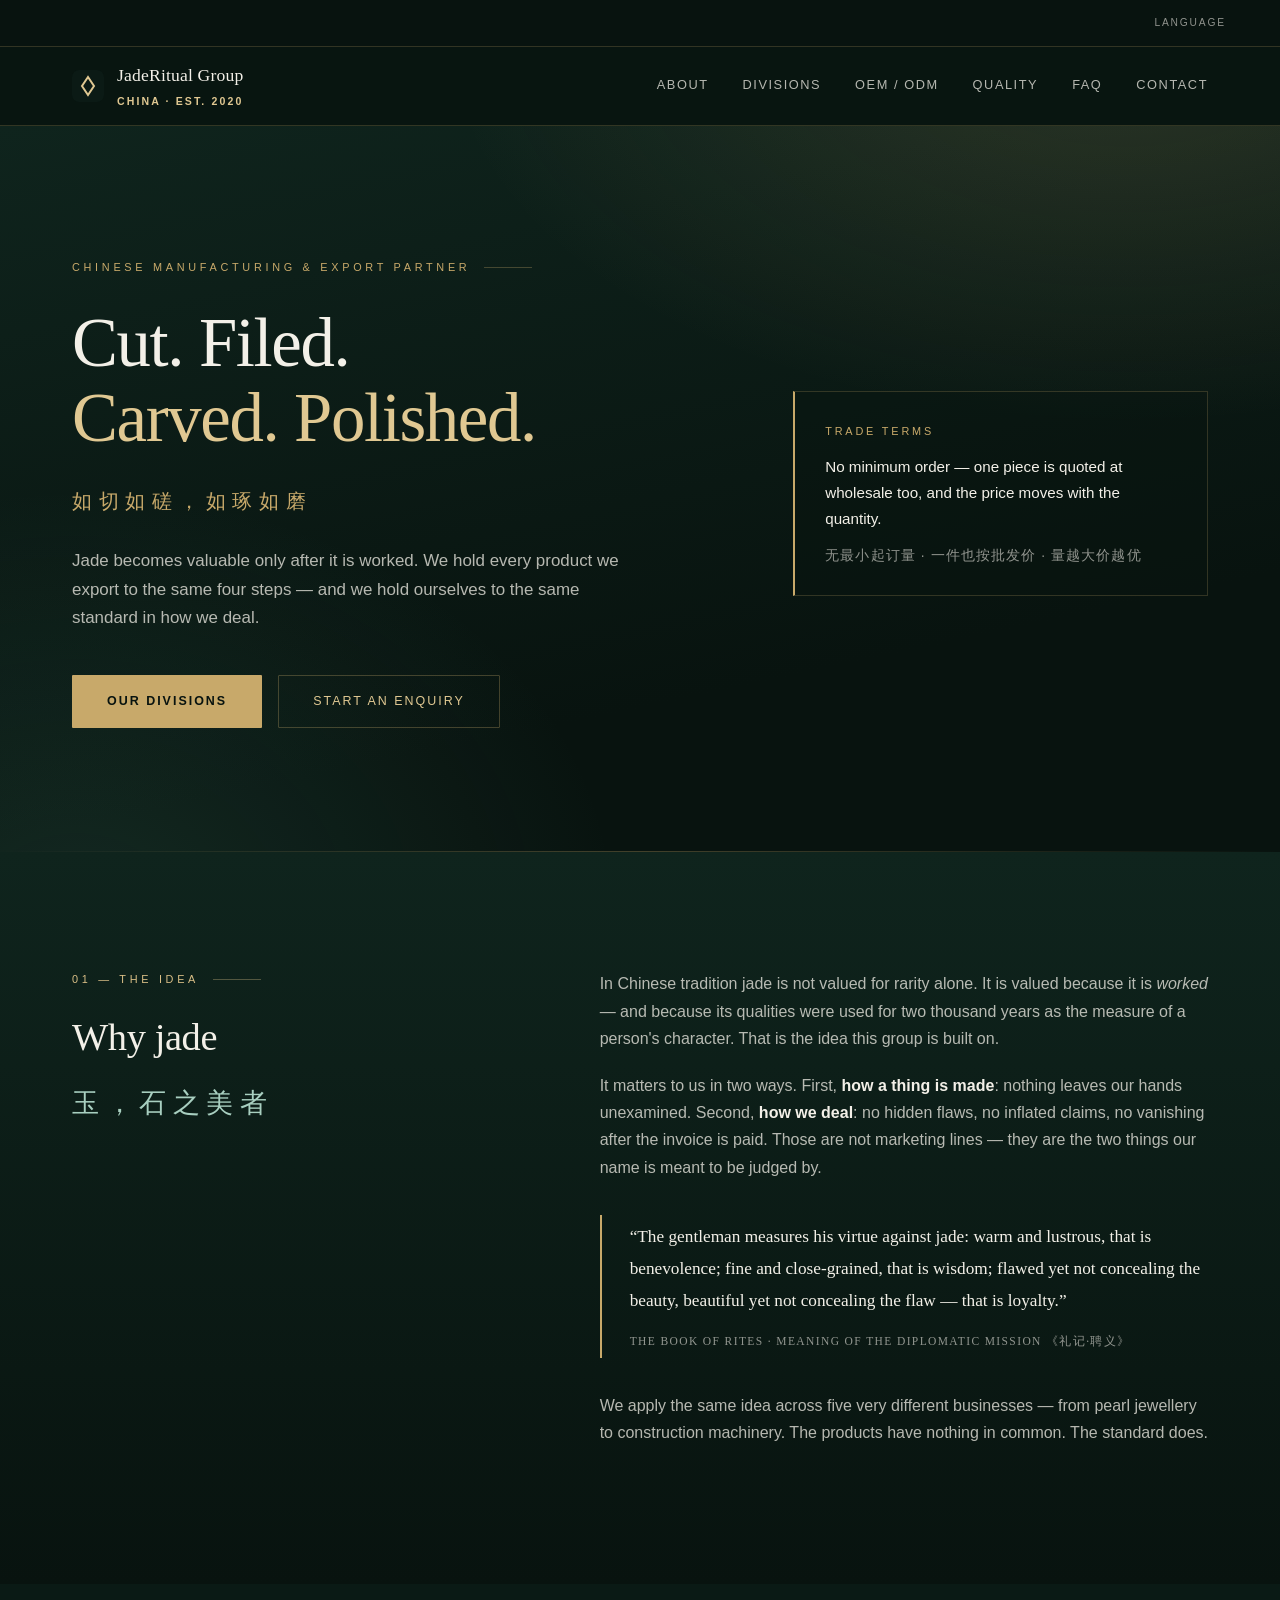
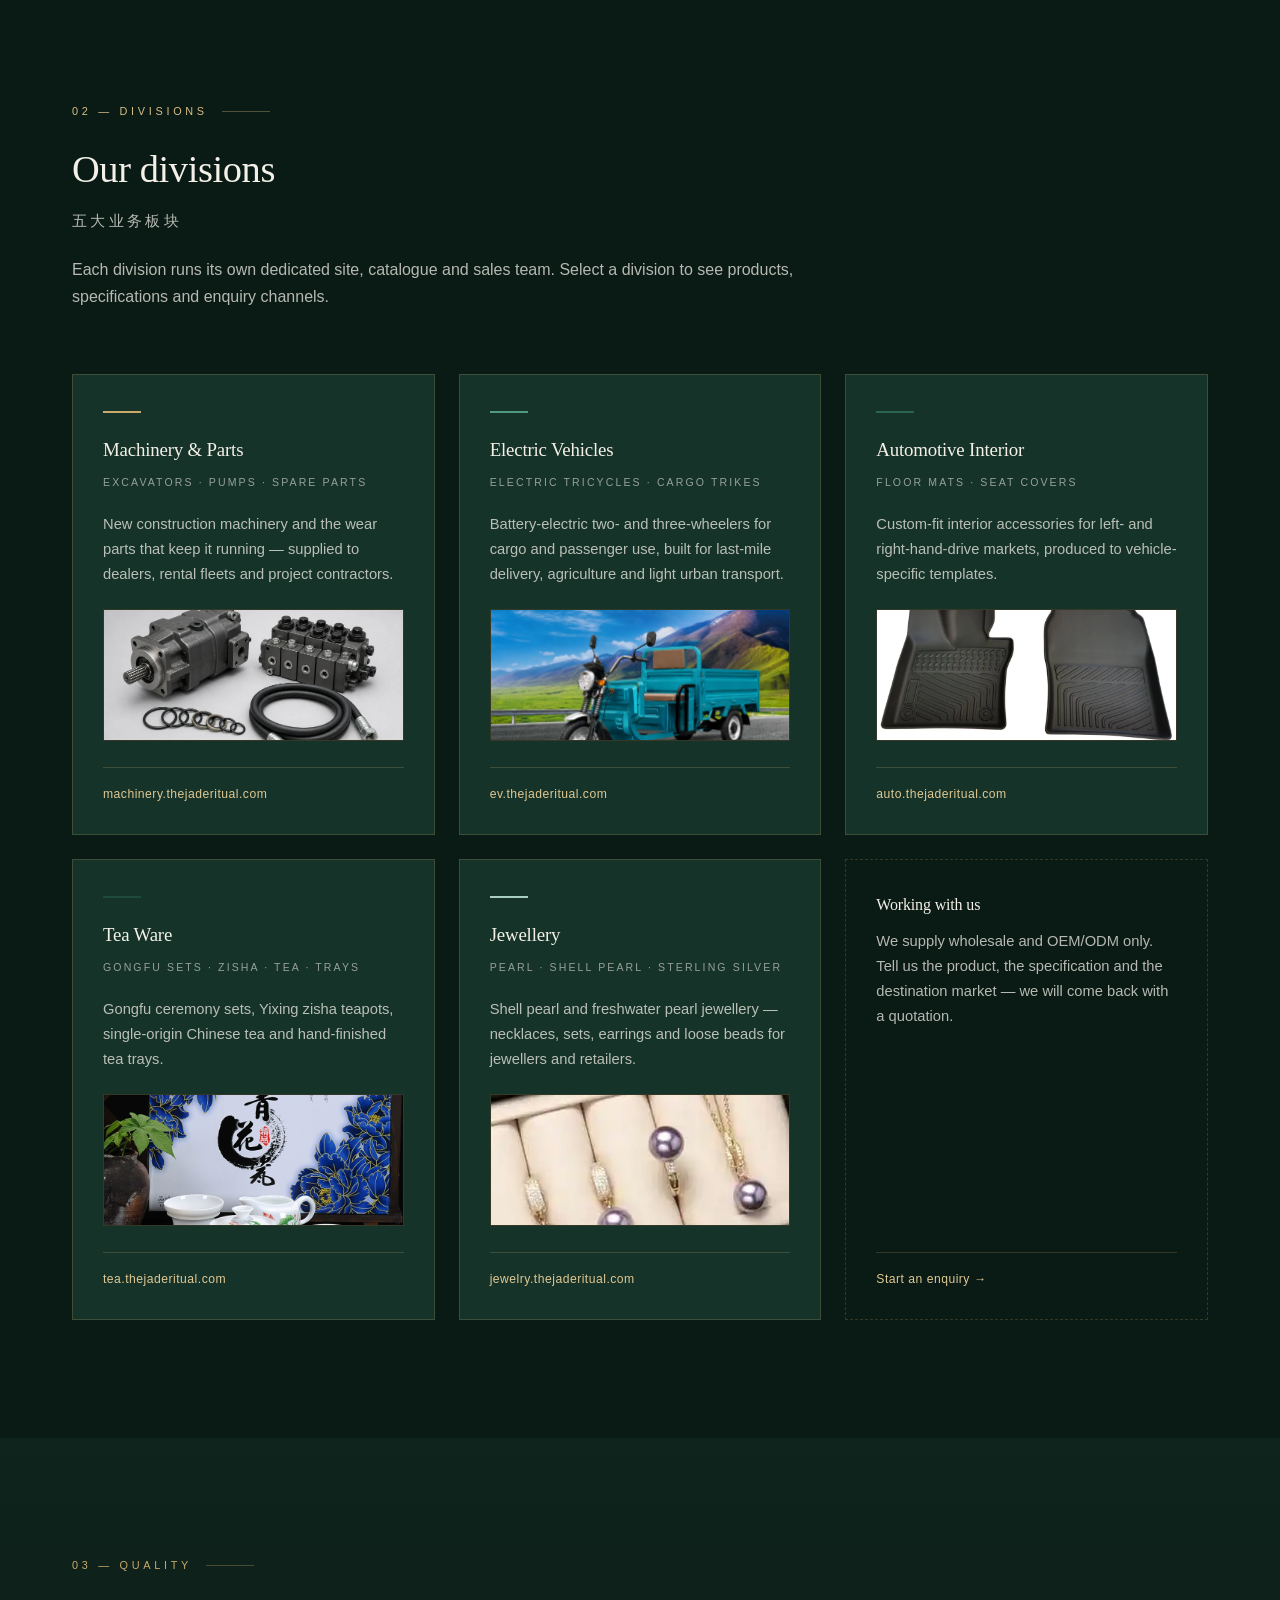
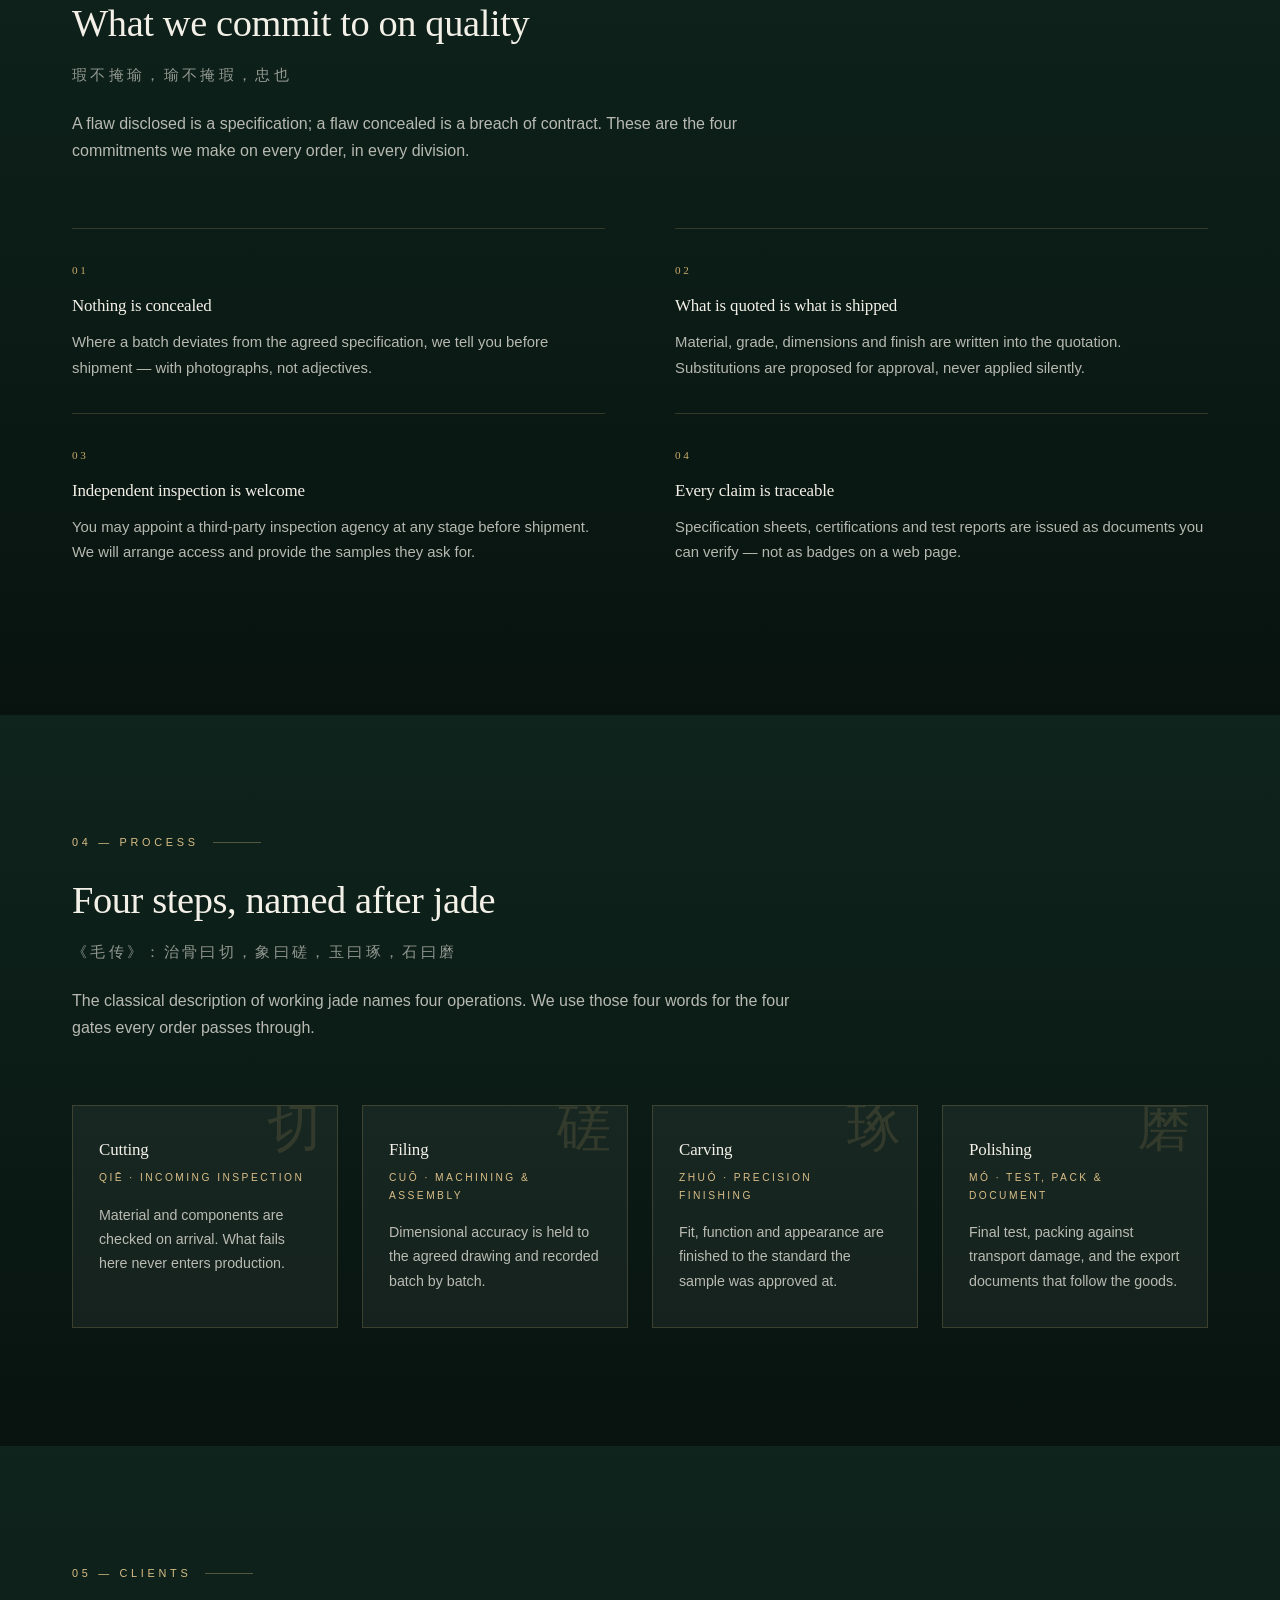
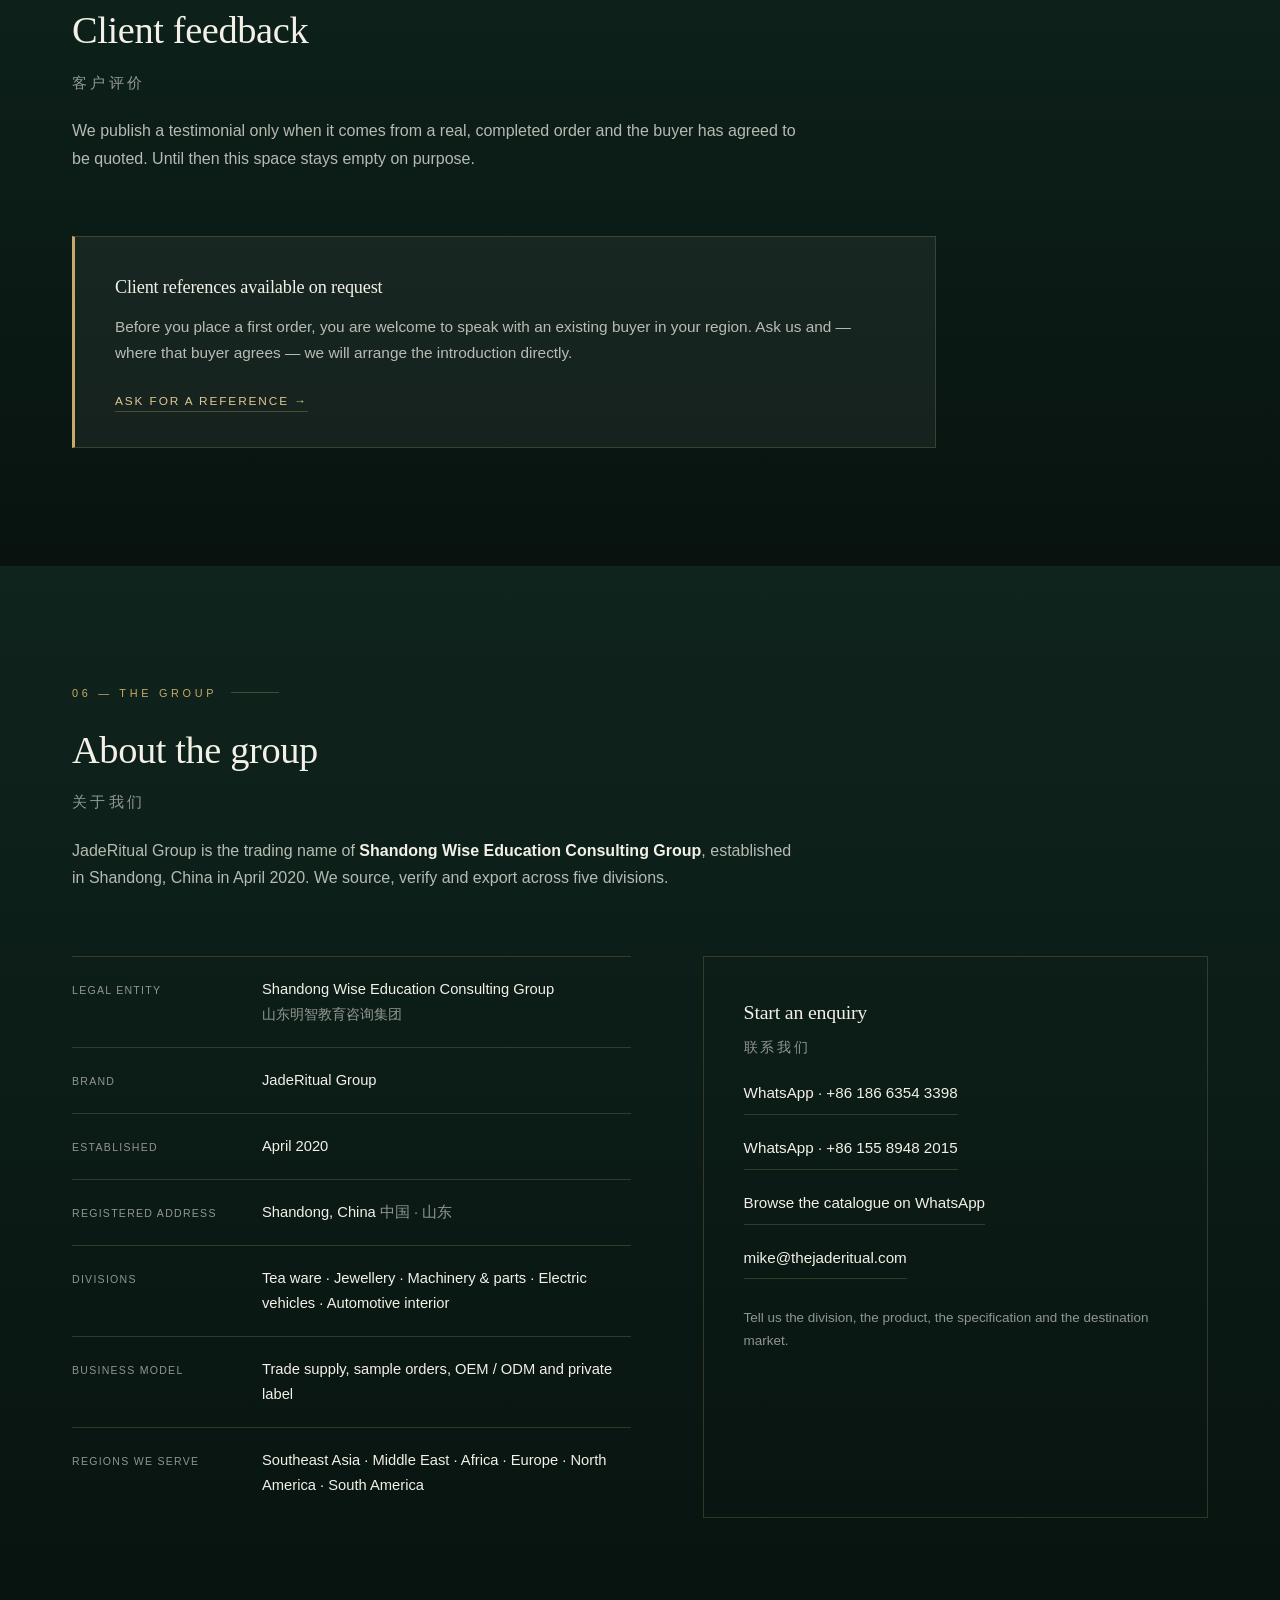
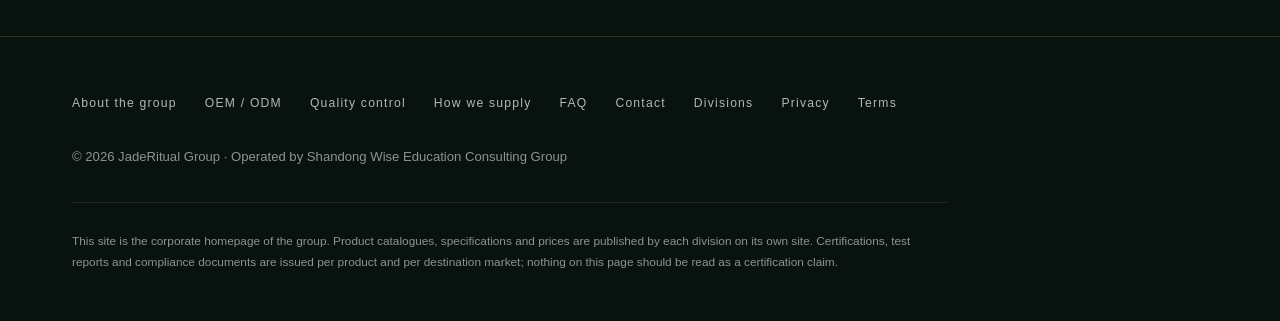
==== commit 65b3cca3: "Name the EV division as two- and three-wheelers; shrink the mark on narrow screens" ====
--- a/index.html
+++ b/index.html
@@ -120,7 +120,7 @@
         <span class="div-bar" style="background:var(--jade-400)"></span>
         <h3>Electric Vehicles</h3>
         <div class="sub">Electric tricycles · Cargo trikes</div>
-        <p>Battery-electric three-wheelers for cargo and passenger use, built for last-mile delivery, agriculture and light urban transport.</p>
+        <p>Battery-electric two- and three-wheelers for cargo and passenger use, built for last-mile delivery, agriculture and light urban transport.</p>
         <img class="div-img" src="/assets/div/div-ev.webp" alt="Battery-electric three-wheeler built for cargo and passenger use" loading="lazy" width="800" height="600"><div class="dom">ev.thejaderitual.com</div>
       </a>
 
--- a/assets/site.css
+++ b/assets/site.css
@@ -76,6 +76,7 @@
 .hd{display:flex;align-items:center;justify-content:space-between;height:78px}
 .brand{display:flex;align-items:center;gap:13px}
 .mark{width:32px;height:32px;flex:none}
+@media(max-width:760px){.mark{width:26px;height:26px}}
 .brand-t{font-family:Georgia,serif;font-size:1.1rem;color:var(--inv);letter-spacing:.01em;display:block}
 .brand-s{font-size:.66rem;letter-spacing:.2em;font-weight:600;color:var(--gold-2);text-transform:uppercase;display:block;margin-top:2px;white-space:nowrap}
 nav{display:flex;gap:34px;font-size:.8rem;letter-spacing:.12em;text-transform:uppercase;color:var(--inv-2)}
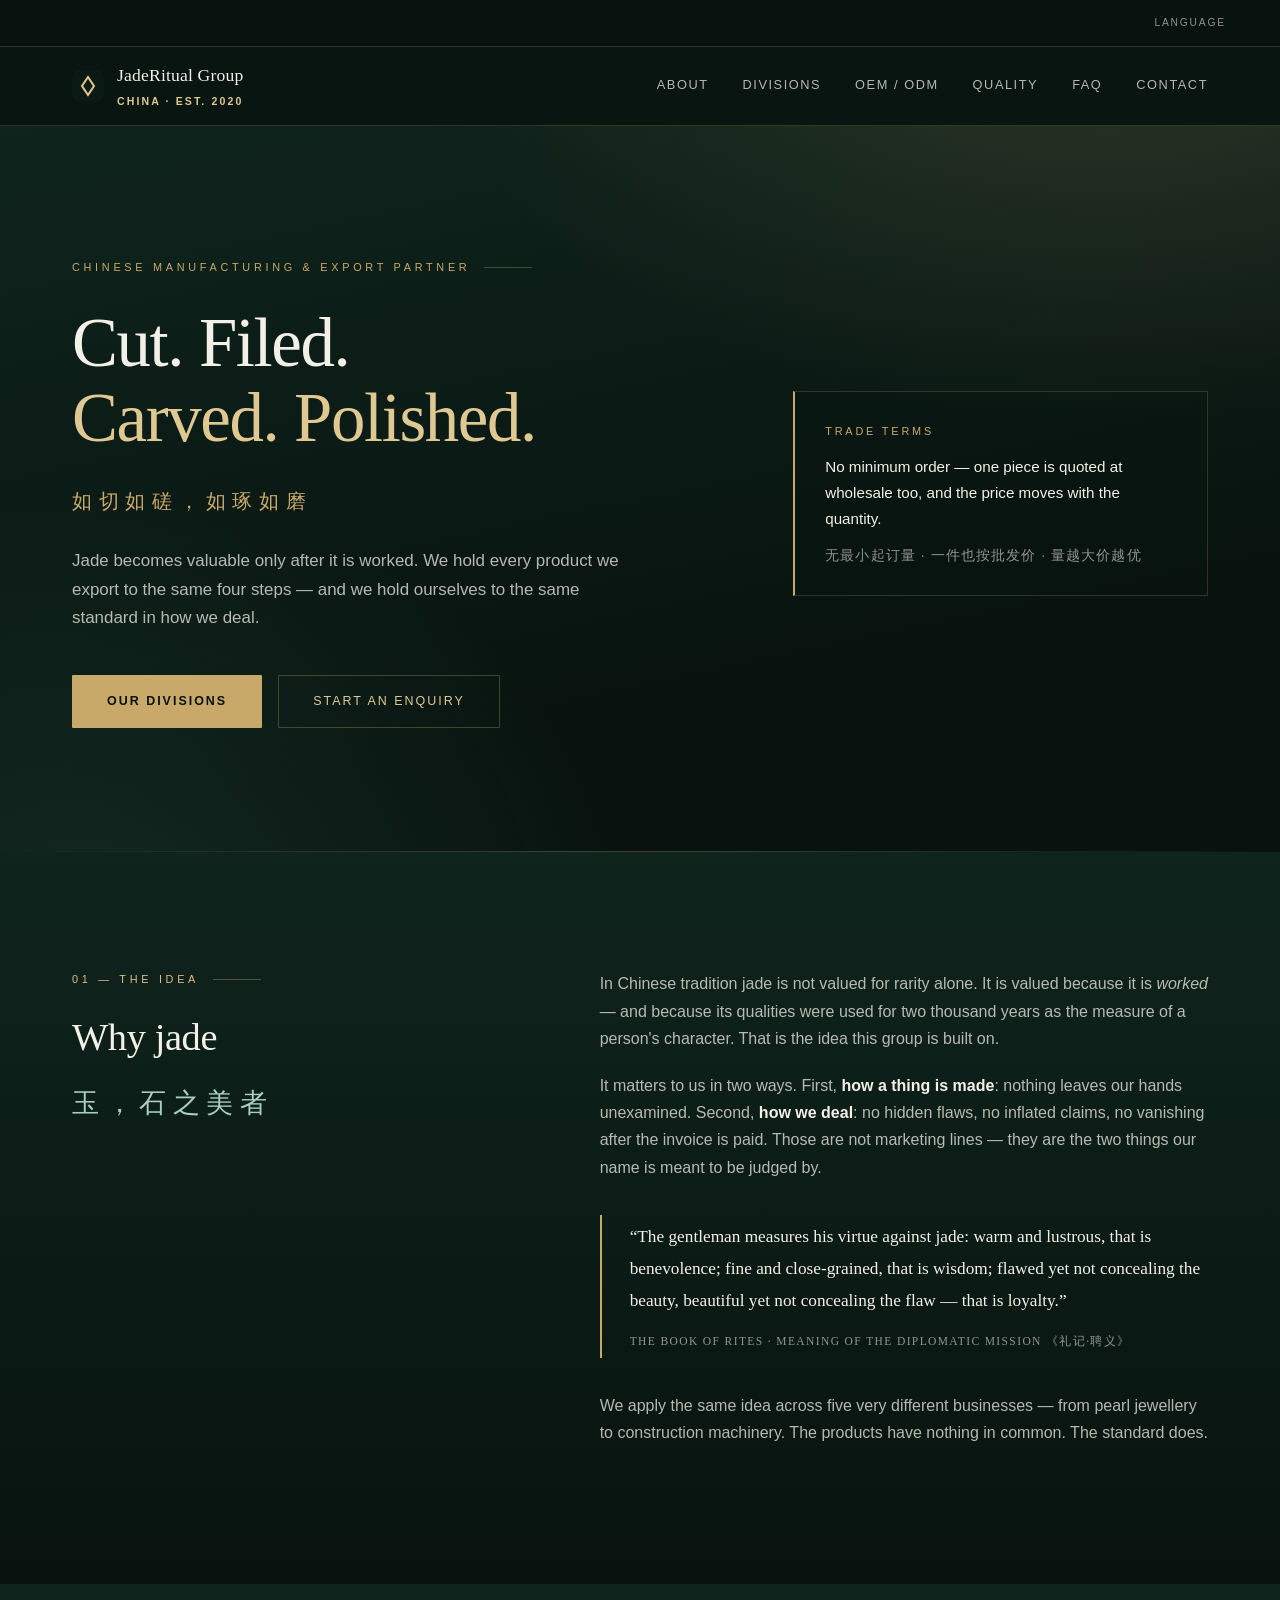
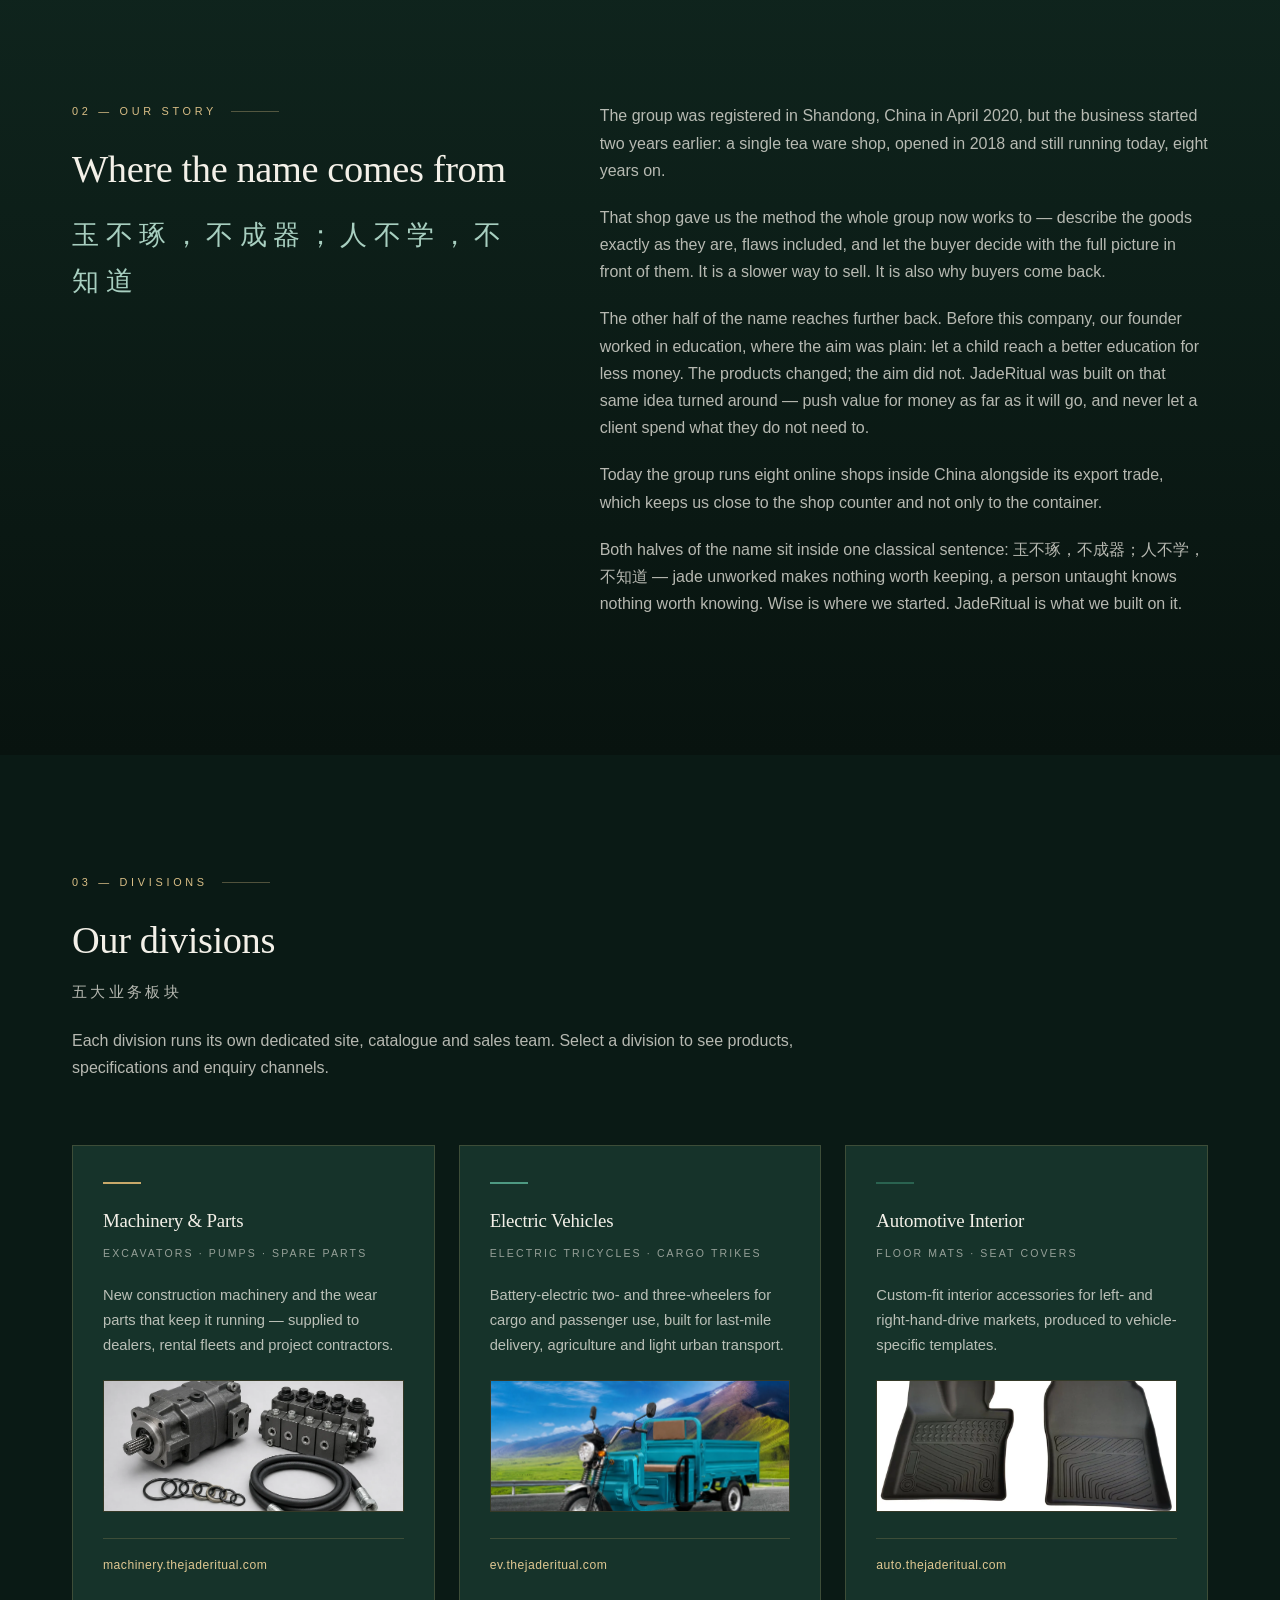
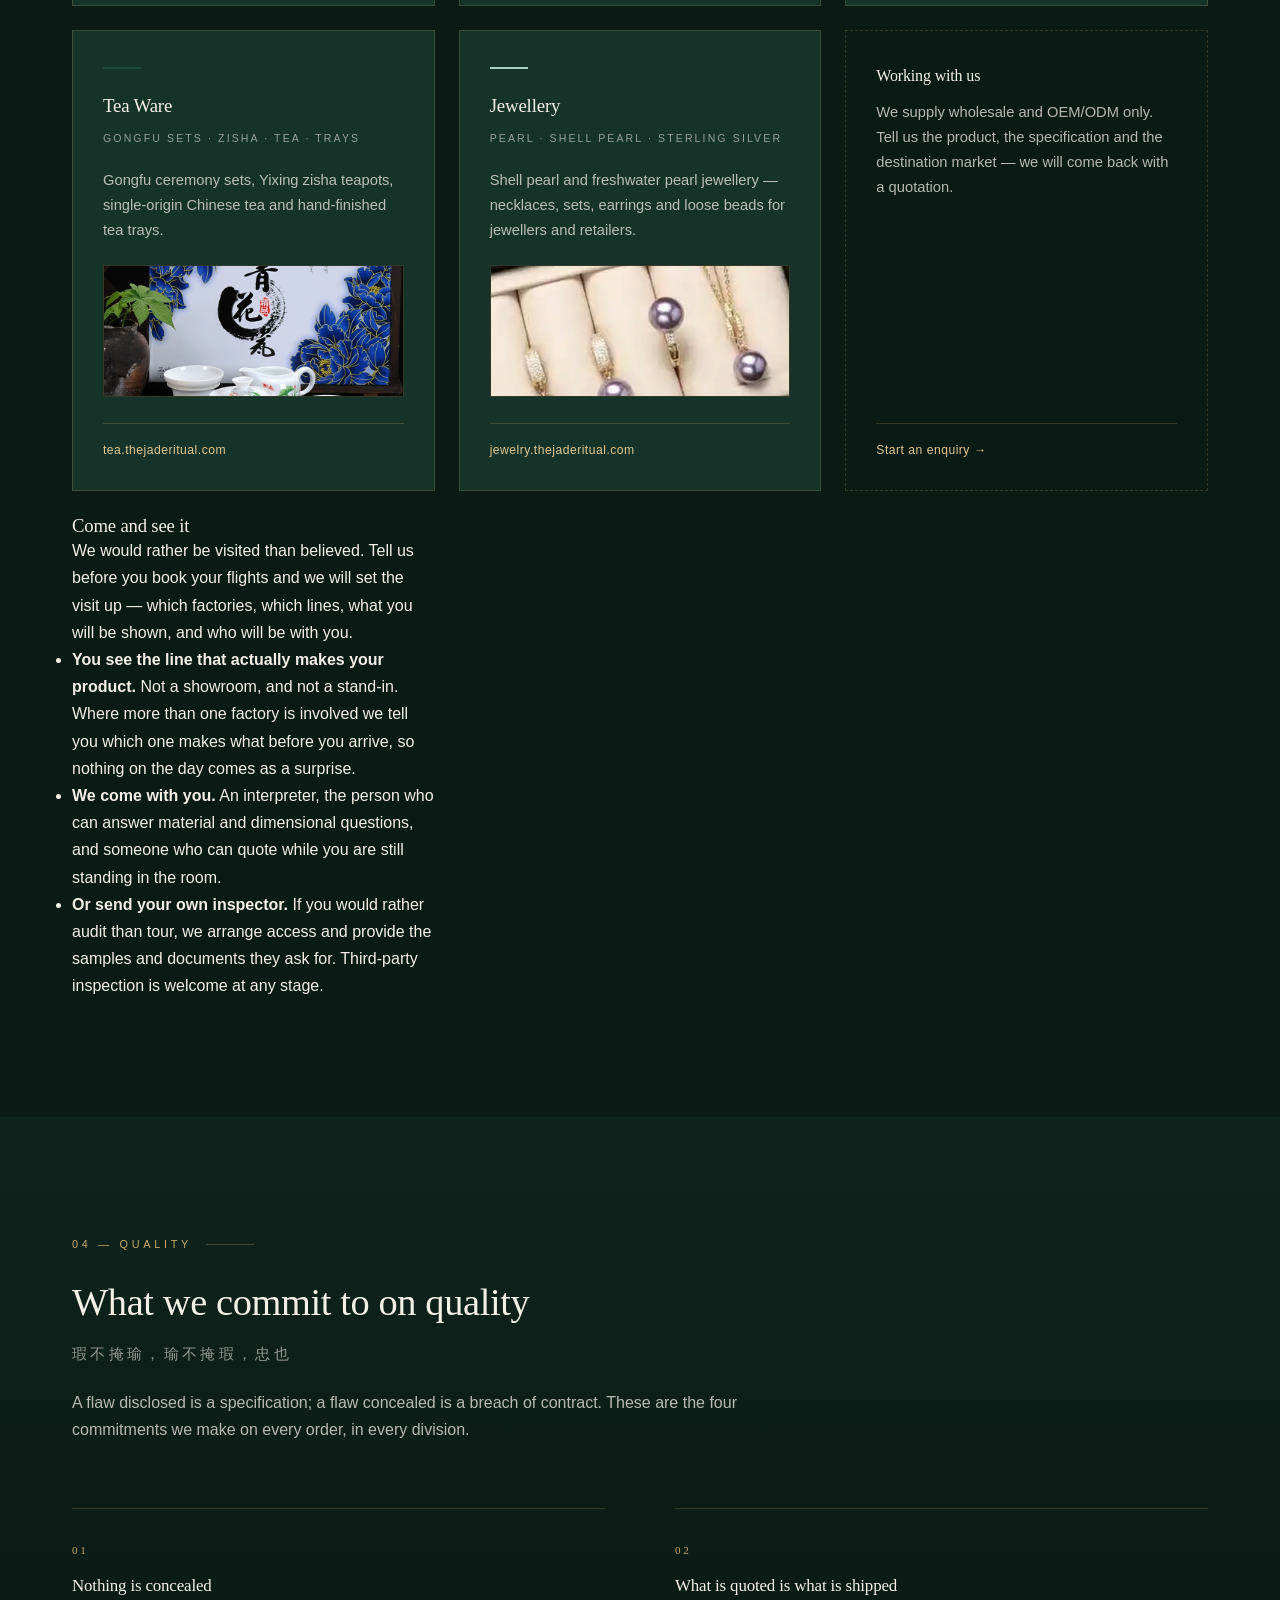
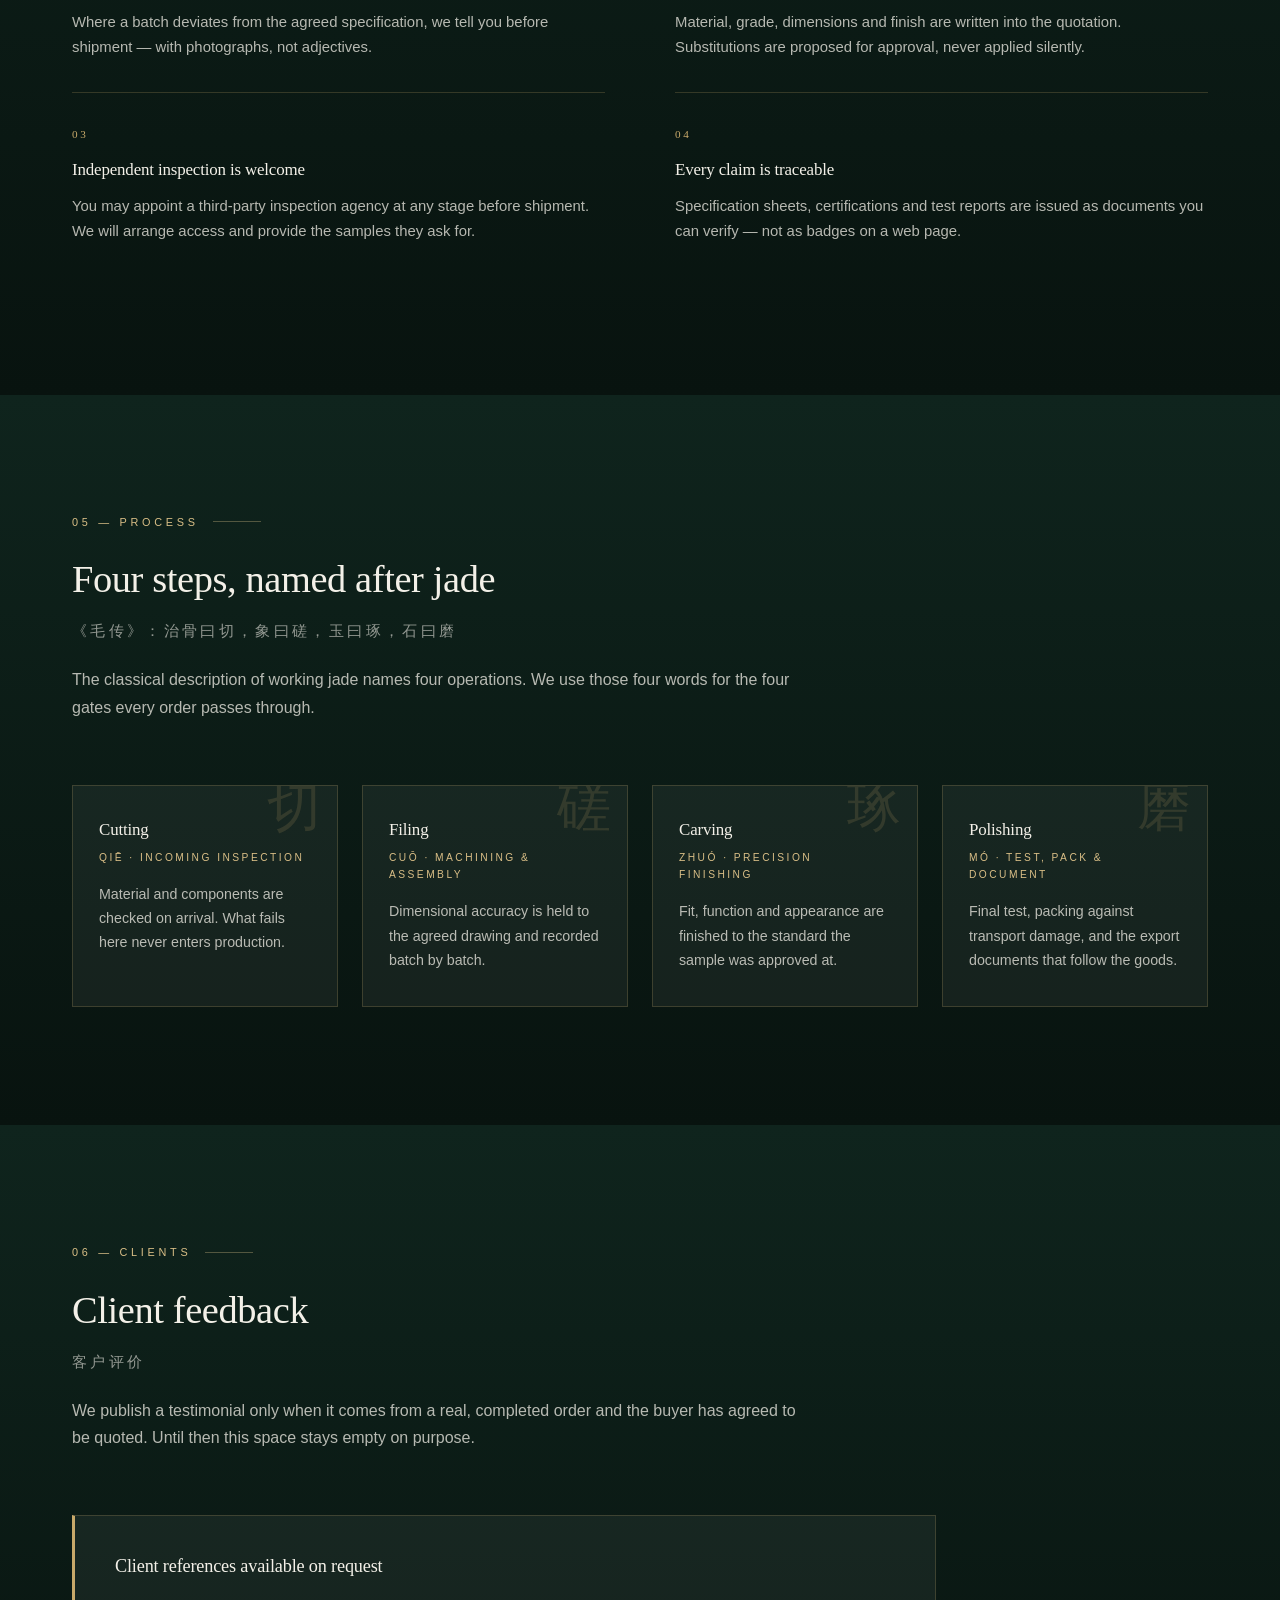
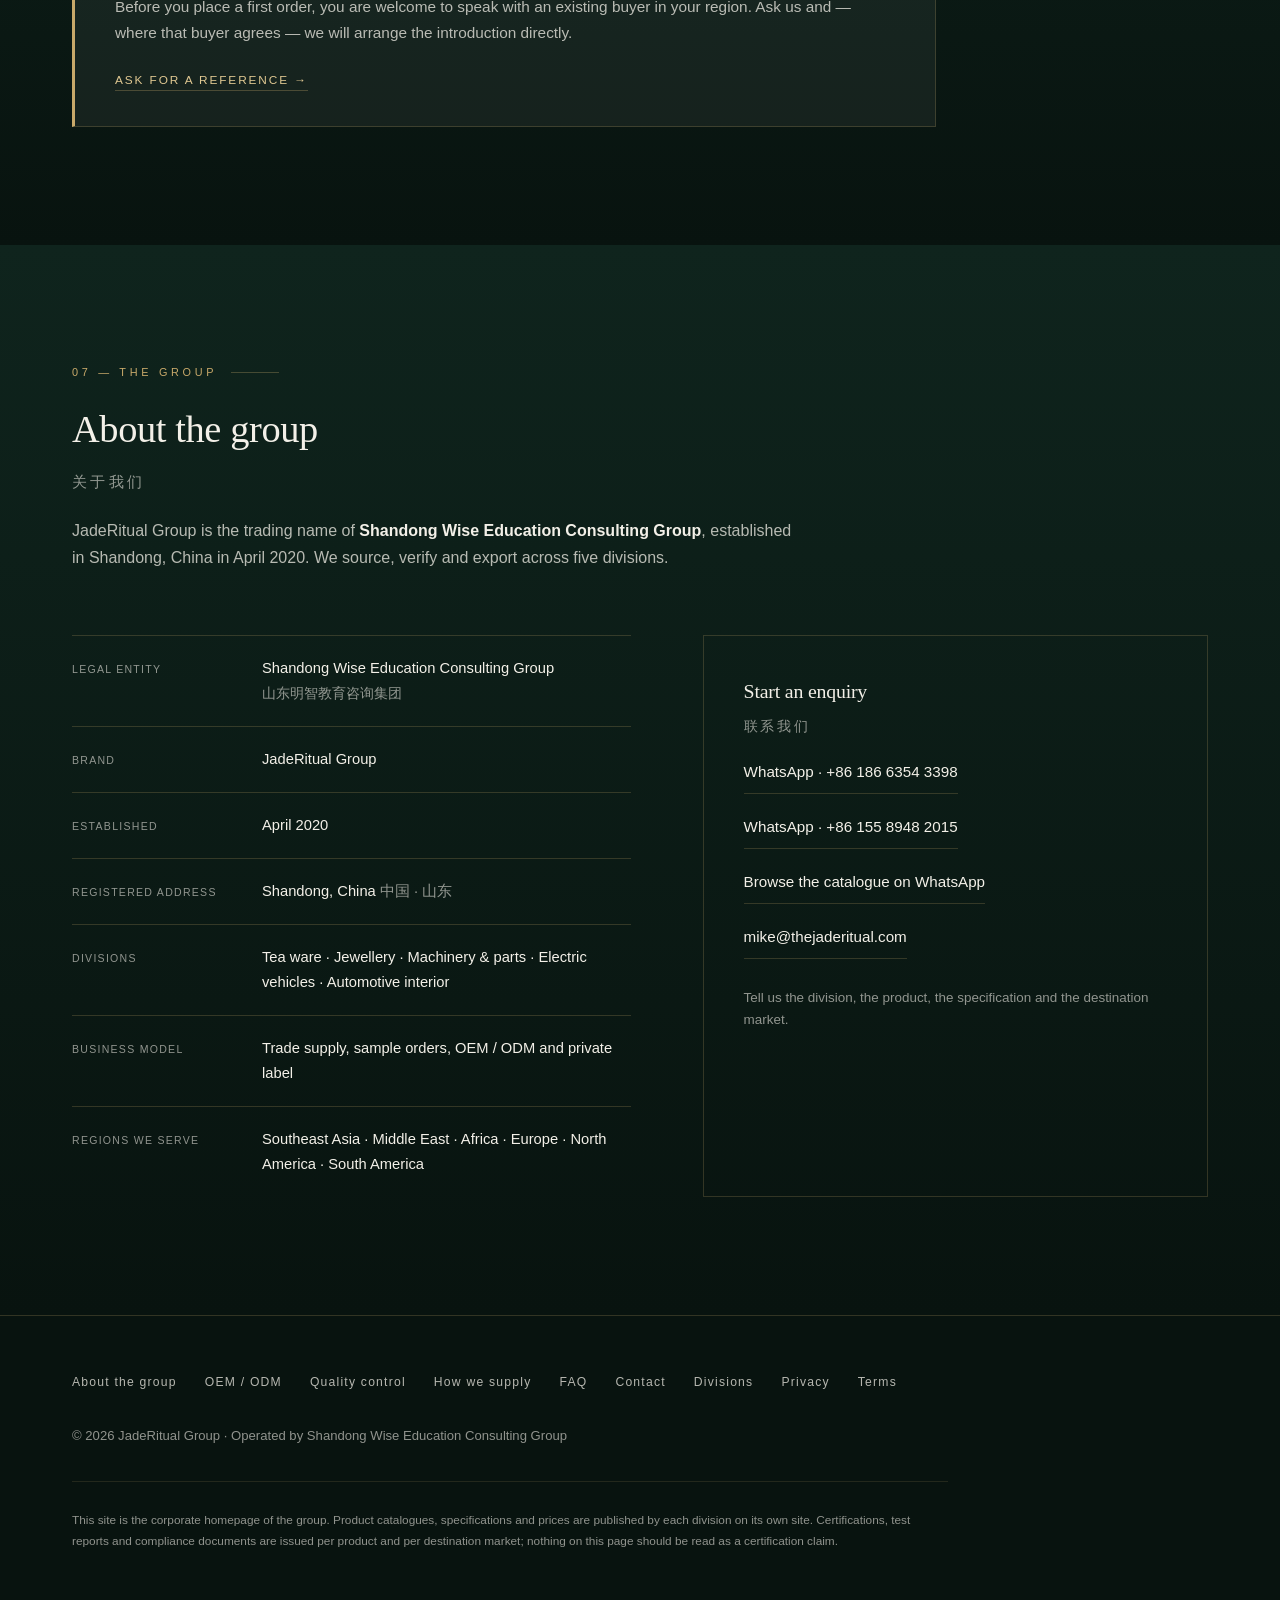
==== commit f321ae36: "Add "Our story" and "Come and see it" sections; renumber sections 02-06" ====
--- a/index.html
+++ b/index.html
@@ -94,10 +94,37 @@
   </div>
 </section>
 
+<section id="our-story" class="sec-dark">
+  <div class="wrap story-grid">
+    <div>
+      <div class="label label--ink">02 &mdash; Our story</div>
+      <h2>Where the name comes from</h2>
+      <div class="story-zh">玉不琢，不成器；人不学，不知道</div>
+    </div>
+    <div class="story-body">
+      <p>
+        The group was registered in Shandong, China in April 2020, but the business started two years earlier: a single tea ware shop, opened in 2018 and still running today, eight years on.
+      </p>
+      <p>
+        That shop gave us the method the whole group now works to &mdash; describe the goods exactly as they are, flaws included, and let the buyer decide with the full picture in front of them. It is a slower way to sell. It is also why buyers come back.
+      </p>
+      <p>
+        The other half of the name reaches further back. Before this company, our founder worked in education, where the aim was plain: let a child reach a better education for less money. The products changed; the aim did not. JadeRitual was built on that same idea turned around &mdash; push value for money as far as it will go, and never let a client spend what they do not need to.
+      </p>
+      <p>
+        Today the group runs eight online shops inside China alongside its export trade, which keeps us close to the shop counter and not only to the container.
+      </p>
+      <p>
+        Both halves of the name sit inside one classical sentence: 玉不琢，不成器；人不学，不知道 &mdash; jade unworked makes nothing worth keeping, a person untaught knows nothing worth knowing. Wise is where we started. JadeRitual is what we built on it.
+      </p>
+    </div>
+  </div>
+</section>
+
 <section id="divisions" class="sec-paper2">
   <div class="wrap">
     <div class="sec-head">
-      <div class="label label--ink">02 &mdash; Divisions</div>
+      <div class="label label--ink">03 &mdash; Divisions</div>
       <h2>Our divisions</h2>
       <span class="zh">五大业务板块</span>
       <p>
@@ -154,6 +181,16 @@
         <div class="dom"><a href="#contact" style="color:var(--gold-2)">Start an enquiry &rarr;</a></div>
       </div>
 
+      <div>
+        <h3>Come and see it</h3>
+        <p>We would rather be visited than believed. Tell us before you book your flights and we will set the visit up &mdash; which factories, which lines, what you will be shown, and who will be with you.</p>
+        <ul>
+          <li><strong>You see the line that actually makes your product.</strong> Not a showroom, and not a stand-in. Where more than one factory is involved we tell you which one makes what before you arrive, so nothing on the day comes as a surprise.</li>
+          <li><strong>We come with you.</strong> An interpreter, the person who can answer material and dimensional questions, and someone who can quote while you are still standing in the room.</li>
+          <li><strong>Or send your own inspector.</strong> If you would rather audit than tour, we arrange access and provide the samples and documents they ask for. Third-party inspection is welcome at any stage.</li>
+        </ul>
+      </div>
+
     </div>
   </div>
 </section>
@@ -161,7 +198,7 @@
 <section id="quality" class="sec-dark">
   <div class="wrap">
     <div class="sec-head">
-      <div class="label">03 &mdash; Quality</div>
+      <div class="label">04 &mdash; Quality</div>
       <h2>What we commit to on quality</h2>
       <span class="zh">瑕不掩瑜，瑜不掩瑕，忠也</span>
       <p>
@@ -197,7 +234,7 @@
 <section id="process" class="sec-dark">
   <div class="wrap">
     <div class="sec-head">
-      <div class="label label--ink">04 &mdash; Process</div>
+      <div class="label label--ink">05 &mdash; Process</div>
       <h2>Four steps, named after jade</h2>
       <span class="zh">《毛传》：治骨曰切，象曰磋，玉曰琢，石曰磨</span>
       <p>
@@ -237,7 +274,7 @@
 <section id="clients" class="sec-dark">
   <div class="wrap">
     <div class="sec-head">
-      <div class="label label--ink">05 &mdash; Clients</div>
+      <div class="label label--ink">06 &mdash; Clients</div>
       <h2>Client feedback</h2>
       <span class="zh">客户评价</span>
       <p>
@@ -270,7 +307,7 @@
 <section id="about" class="sec-dark">
   <div class="wrap">
     <div class="sec-head">
-      <div class="label">06 &mdash; The Group</div>
+      <div class="label">07 &mdash; The Group</div>
       <h2>About the group</h2>
       <span class="zh">关于我们</span>
       <p>
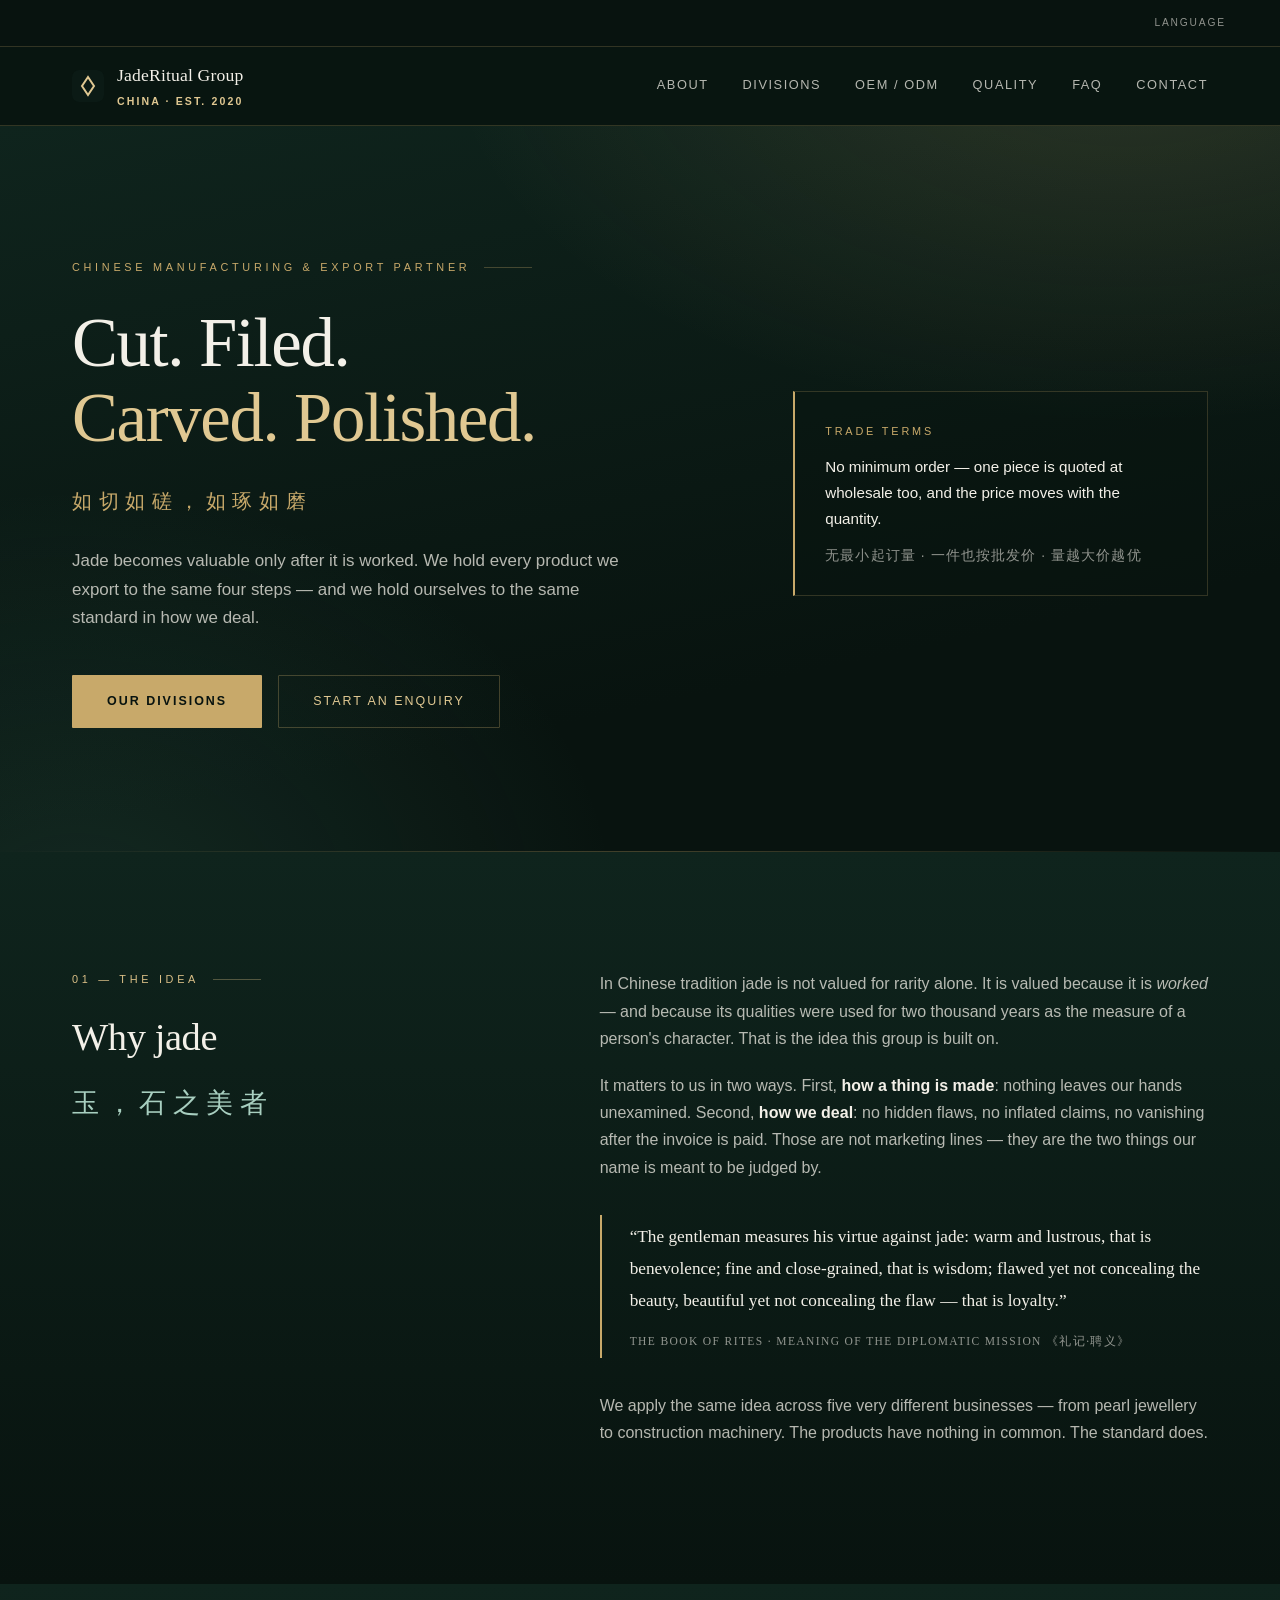
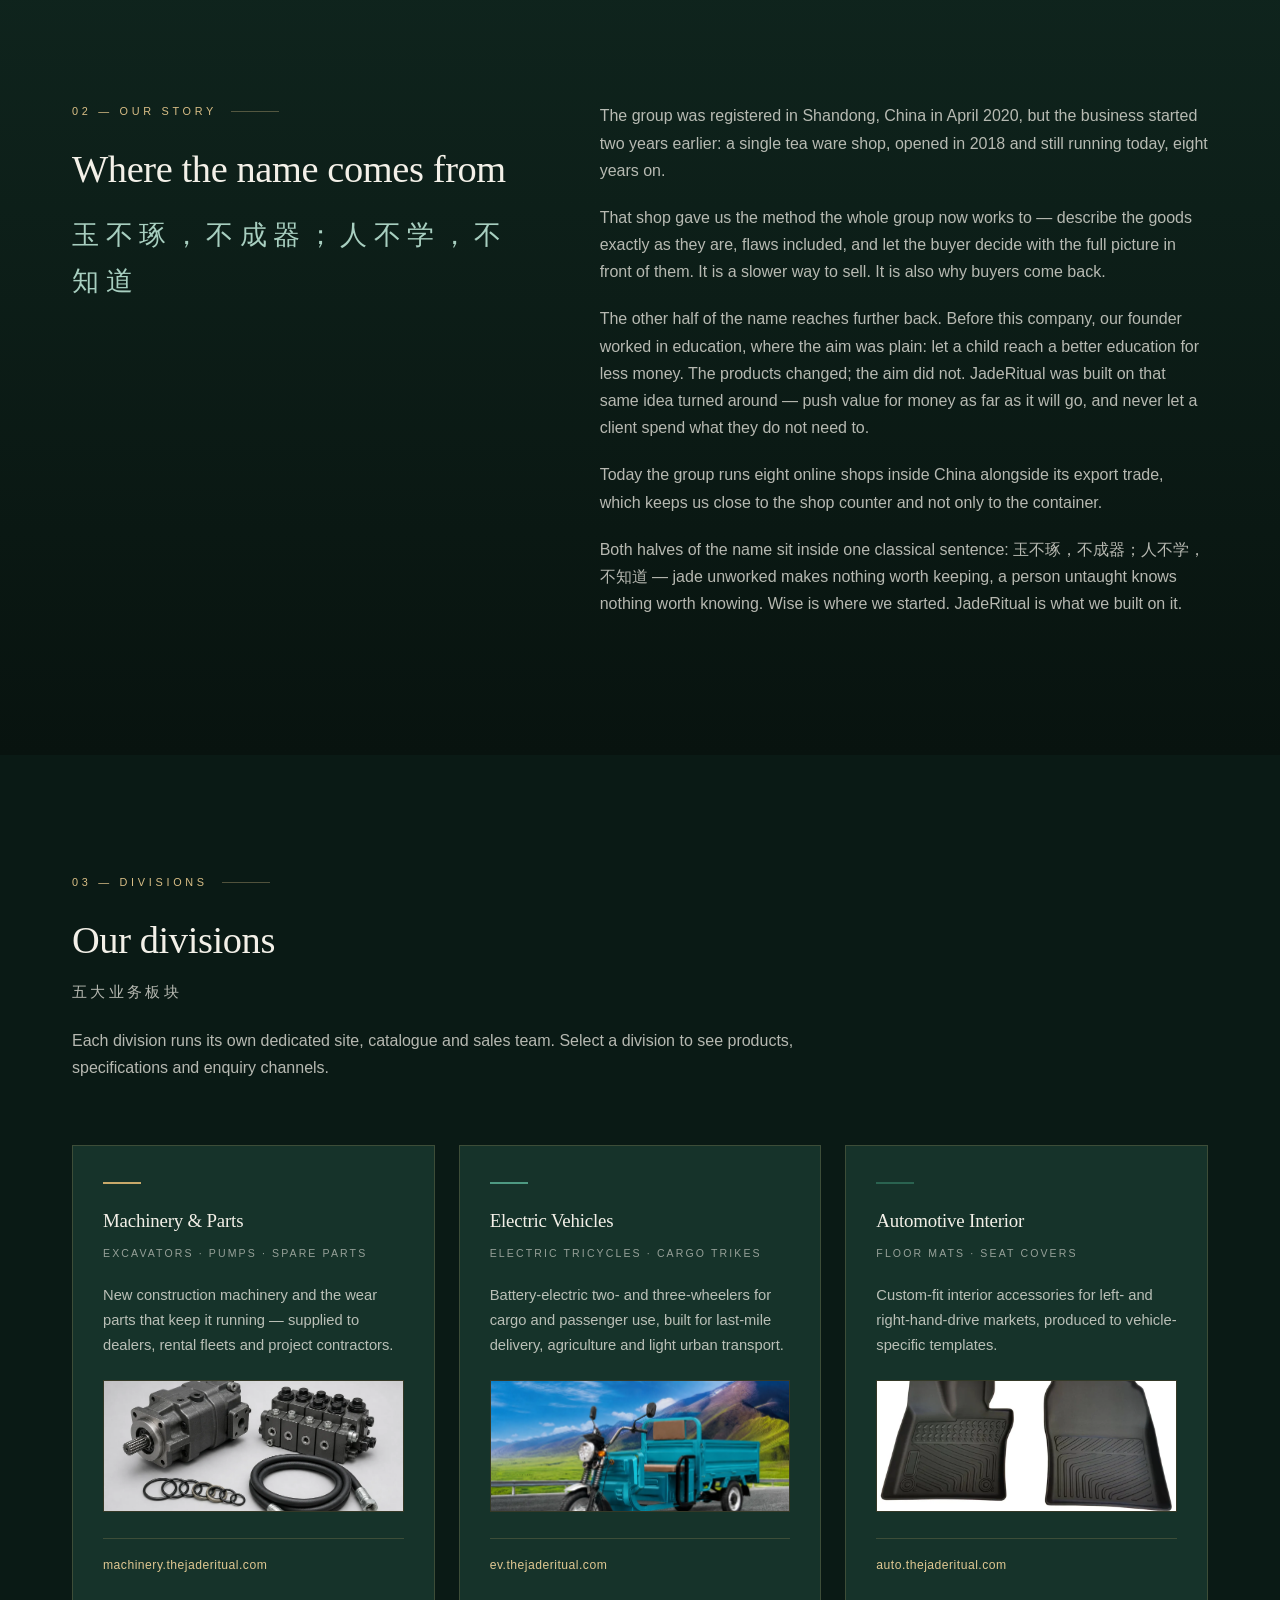
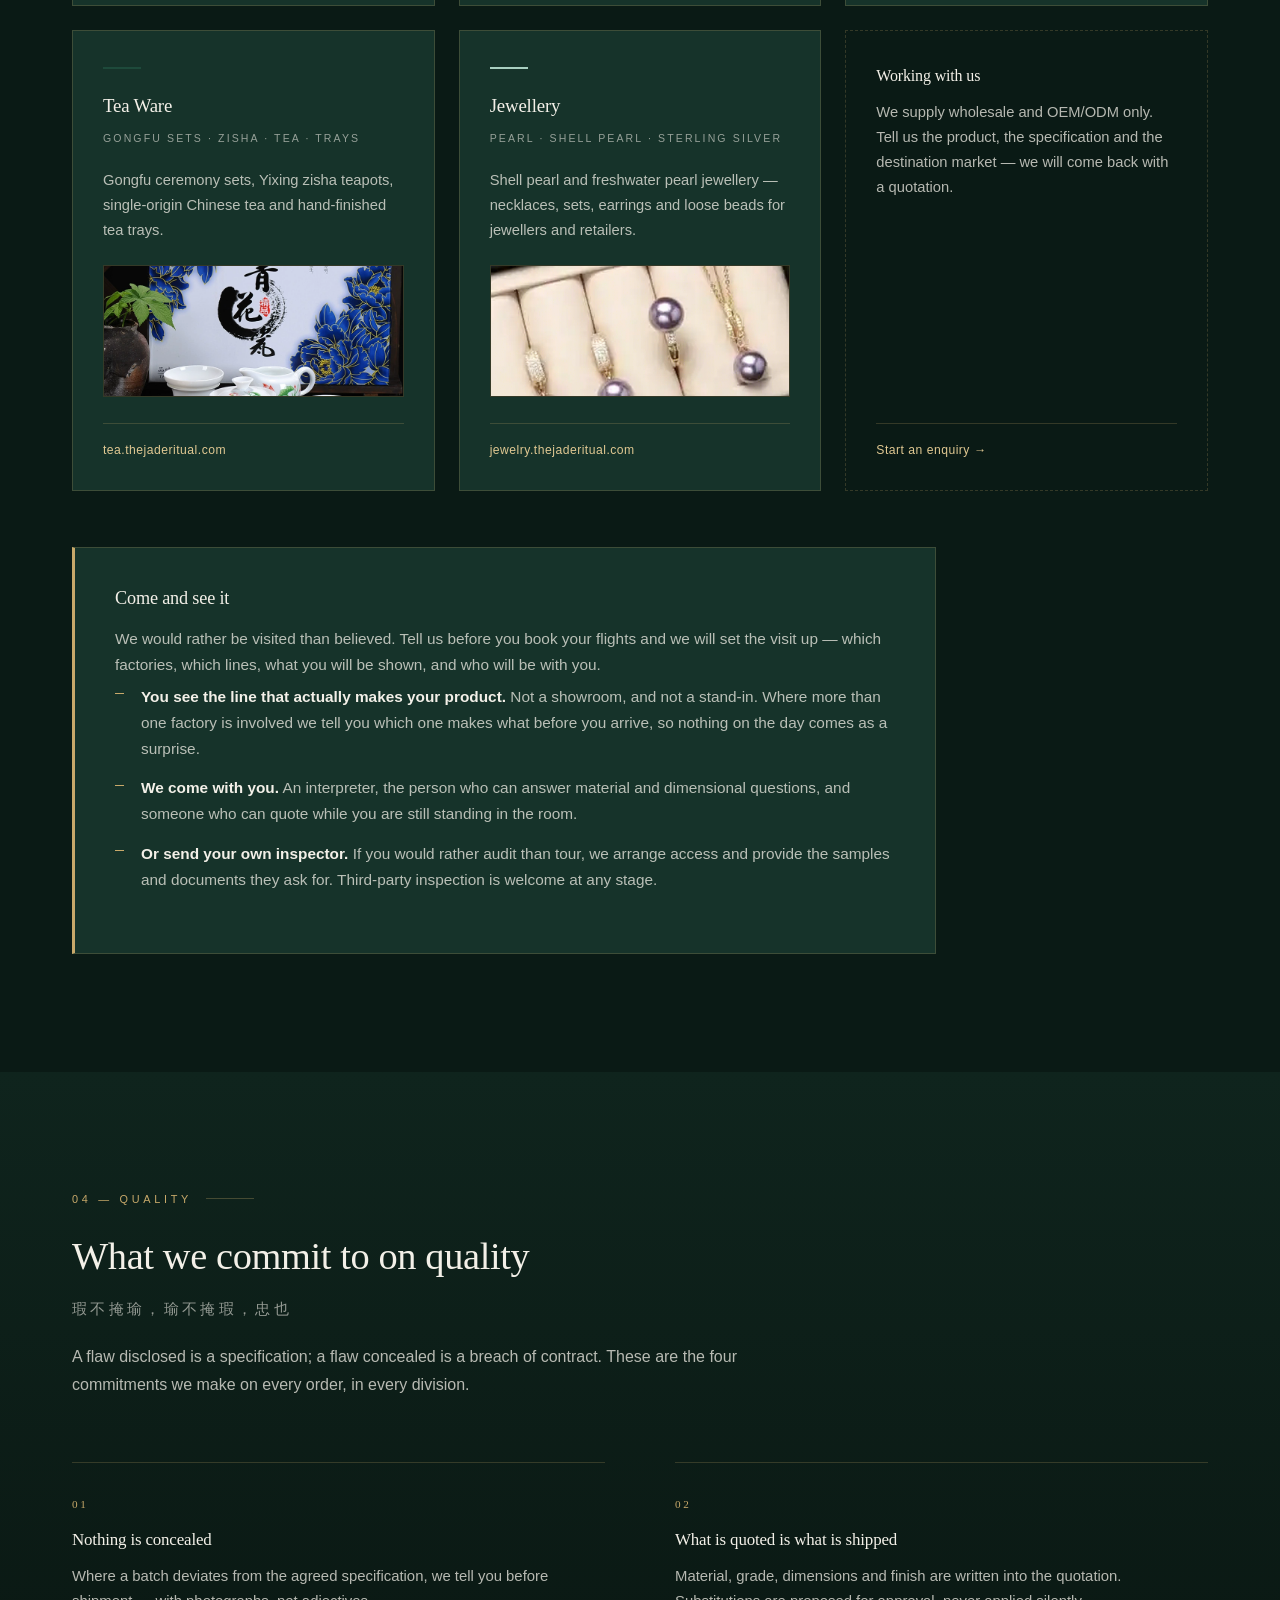
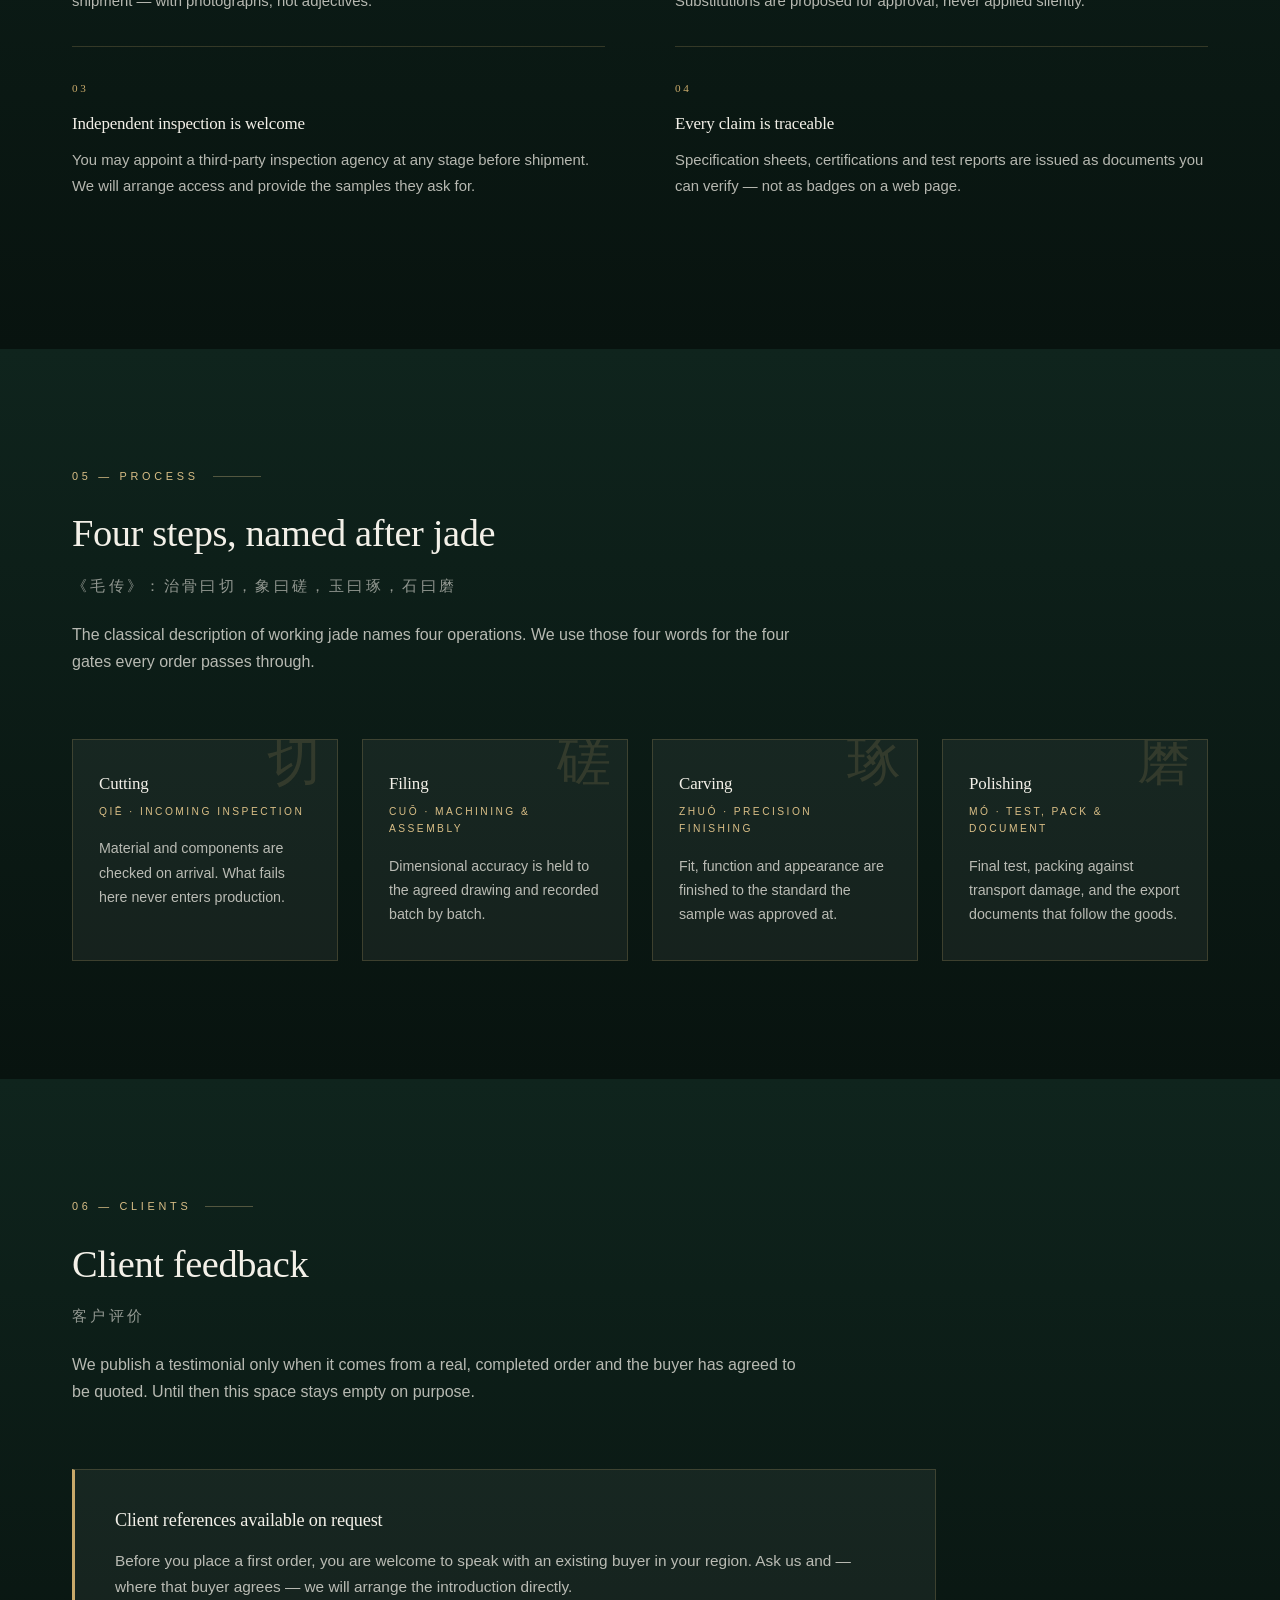
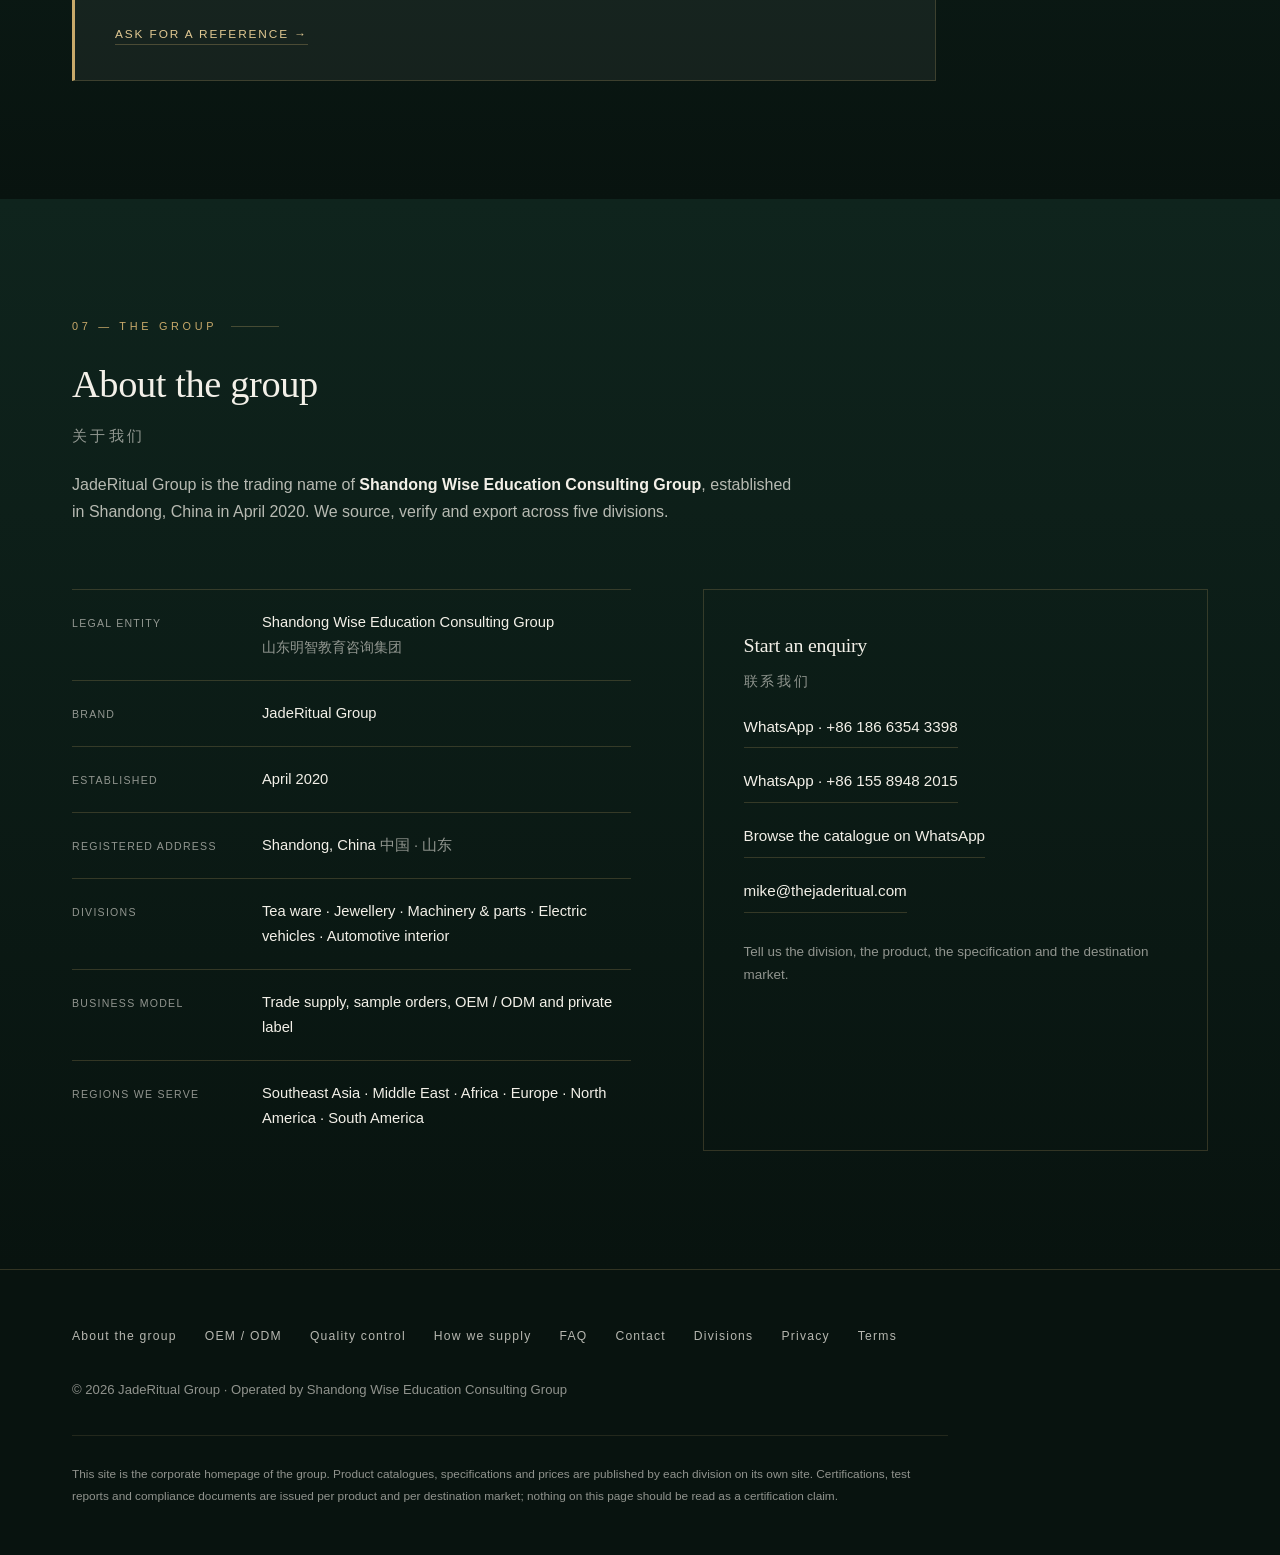
==== commit b8f46ab2: "Fix layout: move the factory-visit block out of the divisions grid" ====
--- a/index.html
+++ b/index.html
@@ -181,16 +181,16 @@
         <div class="dom"><a href="#contact" style="color:var(--gold-2)">Start an enquiry &rarr;</a></div>
       </div>
 
-      <div>
-        <h3>Come and see it</h3>
-        <p>We would rather be visited than believed. Tell us before you book your flights and we will set the visit up &mdash; which factories, which lines, what you will be shown, and who will be with you.</p>
-        <ul>
-          <li><strong>You see the line that actually makes your product.</strong> Not a showroom, and not a stand-in. Where more than one factory is involved we tell you which one makes what before you arrive, so nothing on the day comes as a surprise.</li>
-          <li><strong>We come with you.</strong> An interpreter, the person who can answer material and dimensional questions, and someone who can quote while you are still standing in the room.</li>
-          <li><strong>Or send your own inspector.</strong> If you would rather audit than tour, we arrange access and provide the samples and documents they ask for. Third-party inspection is welcome at any stage.</li>
-        </ul>
-      </div>
-
+    </div>
+
+    <div class="ref-box" style="margin-top:56px">
+      <h3>Come and see it</h3>
+      <p>We would rather be visited than believed. Tell us before you book your flights and we will set the visit up &mdash; which factories, which lines, what you will be shown, and who will be with you.</p>
+      <ul class="list-check">
+        <li><strong style="color:var(--inv)">You see the line that actually makes your product.</strong> Not a showroom, and not a stand-in. Where more than one factory is involved we tell you which one makes what before you arrive, so nothing on the day comes as a surprise.</li>
+        <li><strong style="color:var(--inv)">We come with you.</strong> An interpreter, the person who can answer material and dimensional questions, and someone who can quote while you are still standing in the room.</li>
+        <li><strong style="color:var(--inv)">Or send your own inspector.</strong> If you would rather audit than tour, we arrange access and provide the samples and documents they ask for. Third-party inspection is welcome at any stage.</li>
+      </ul>
     </div>
   </div>
 </section>
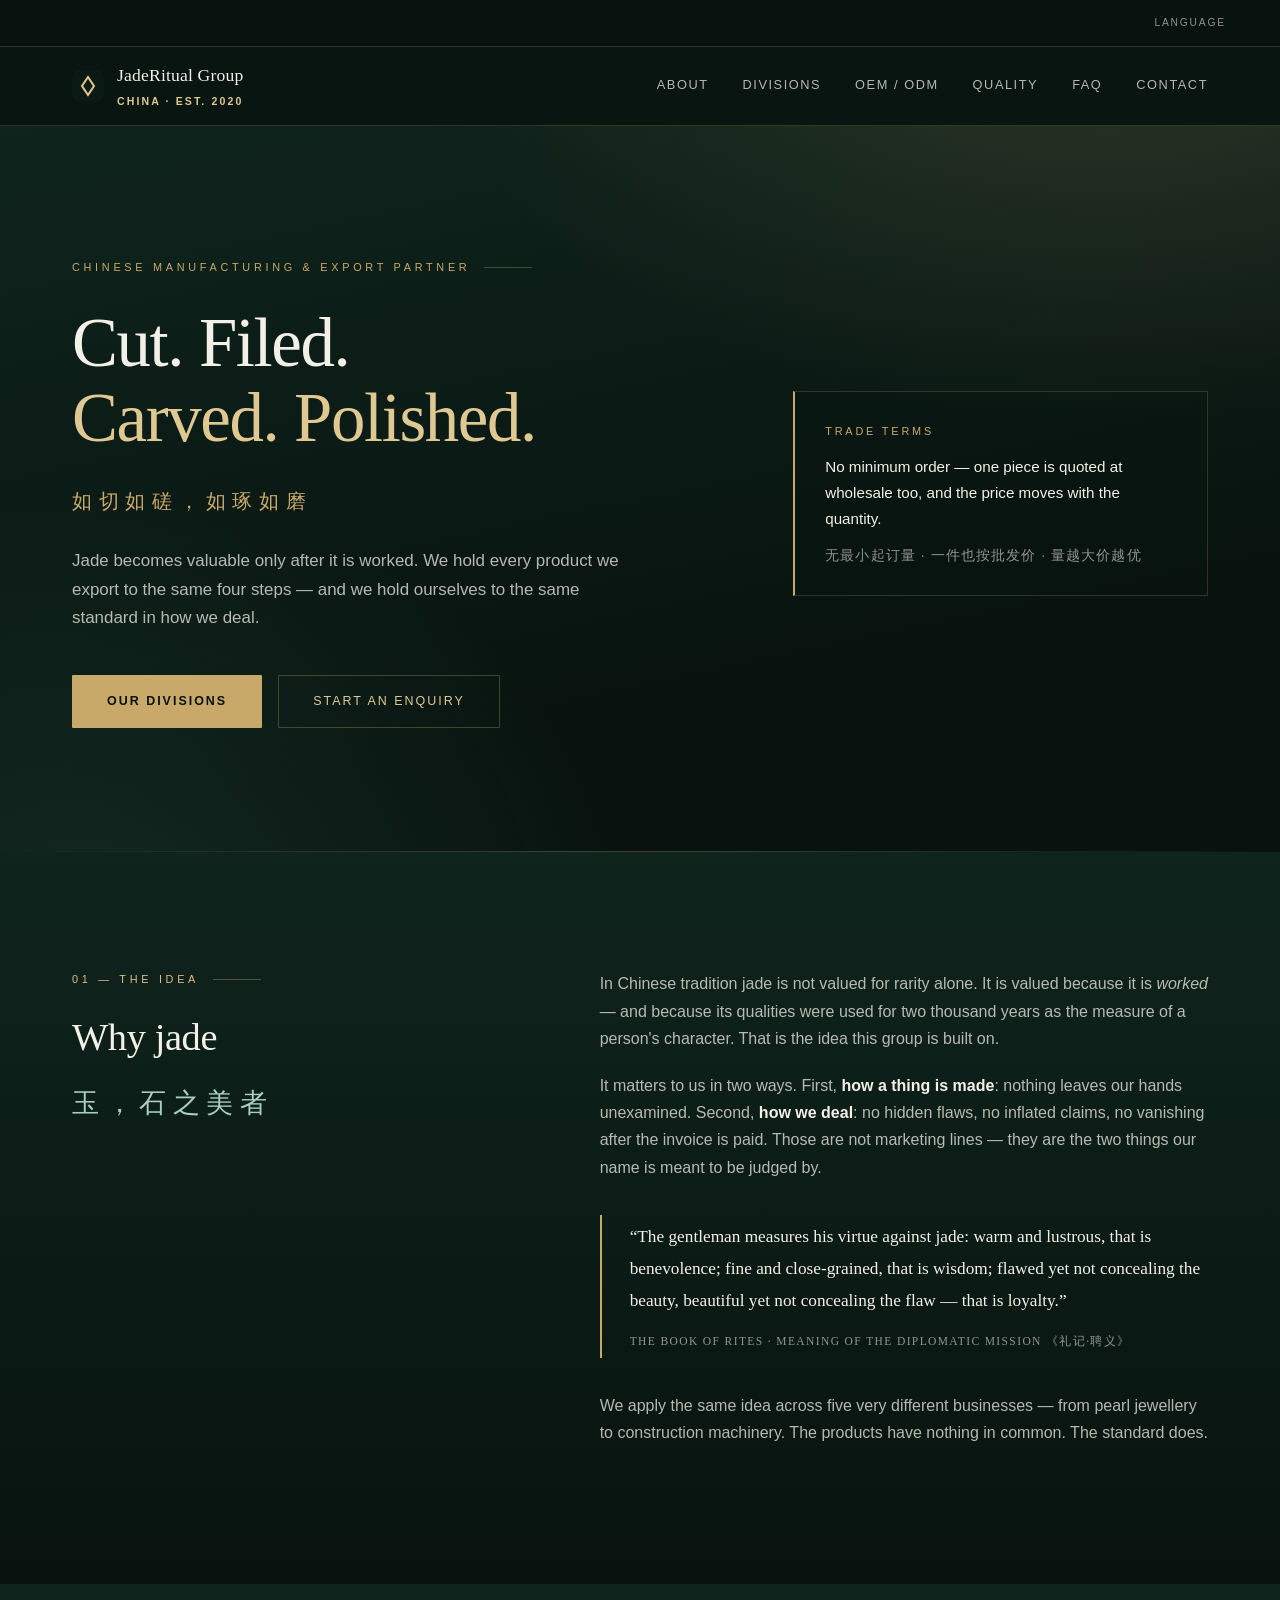
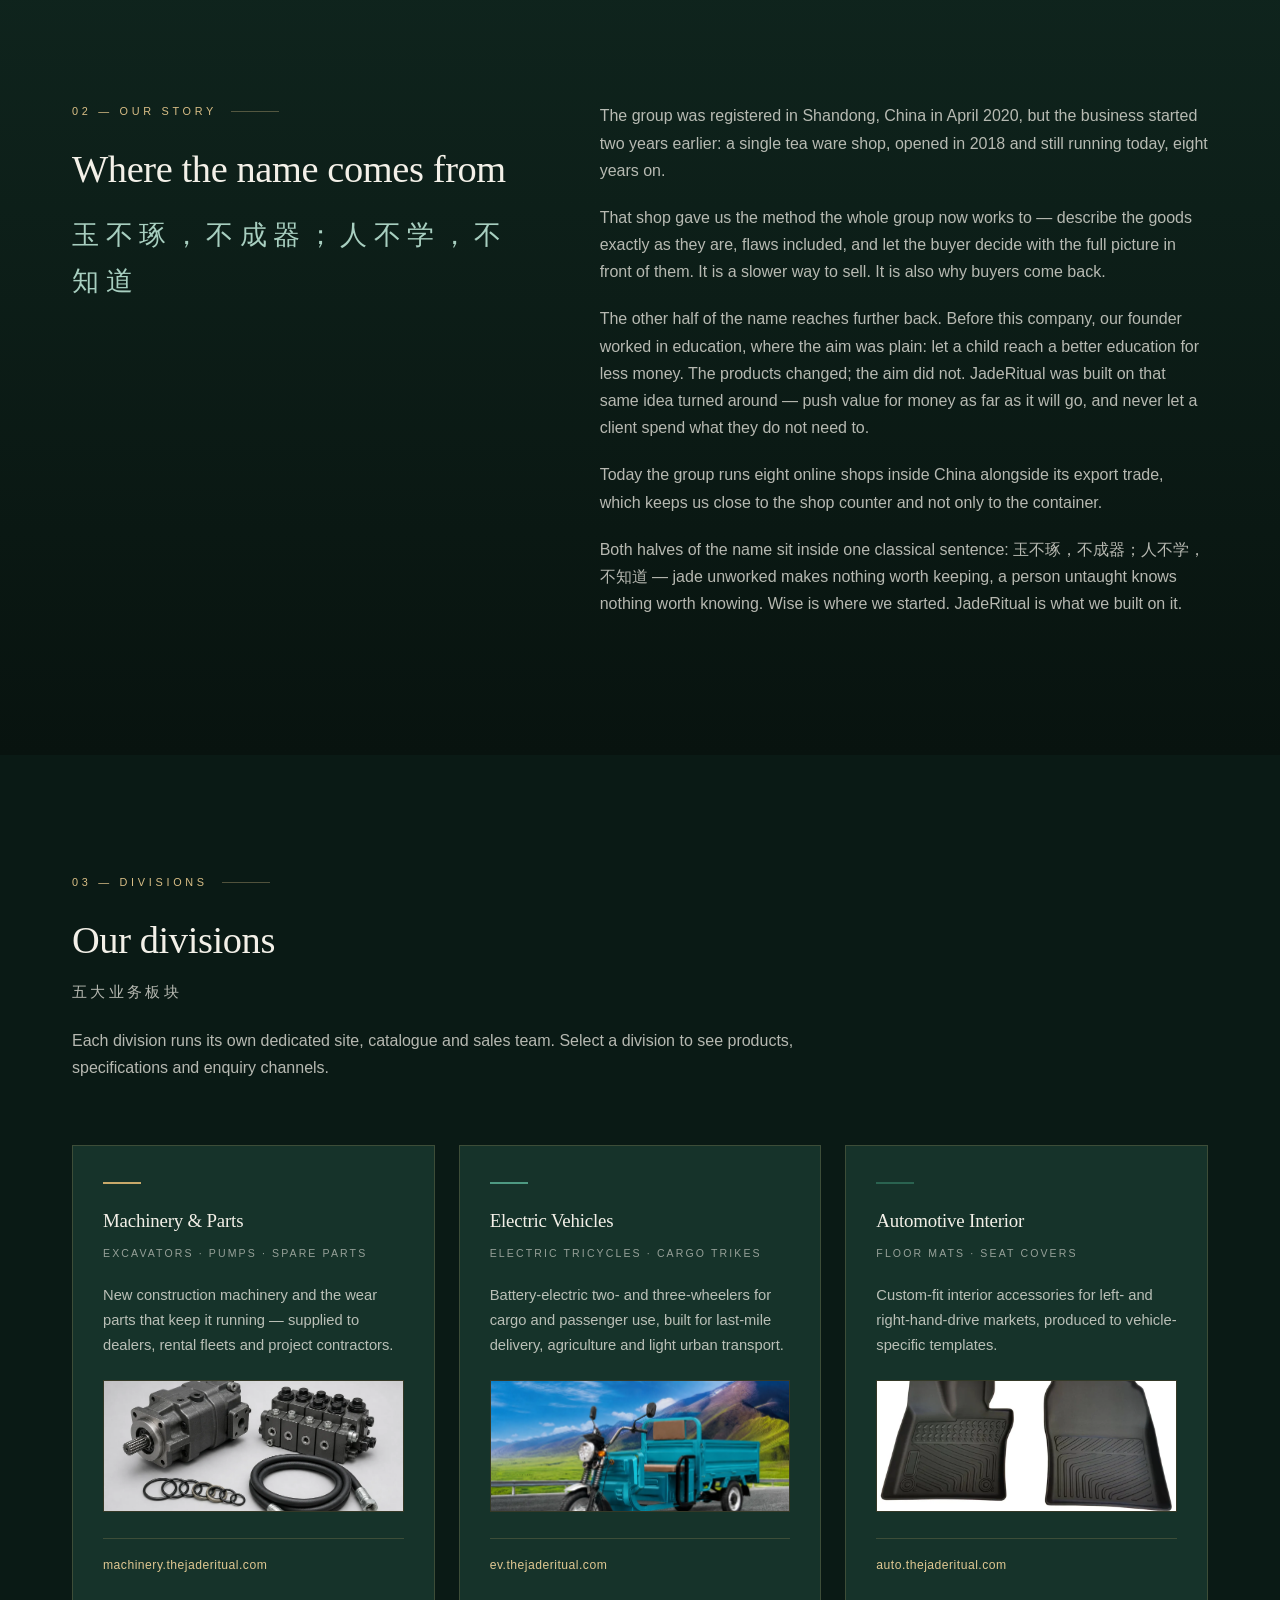
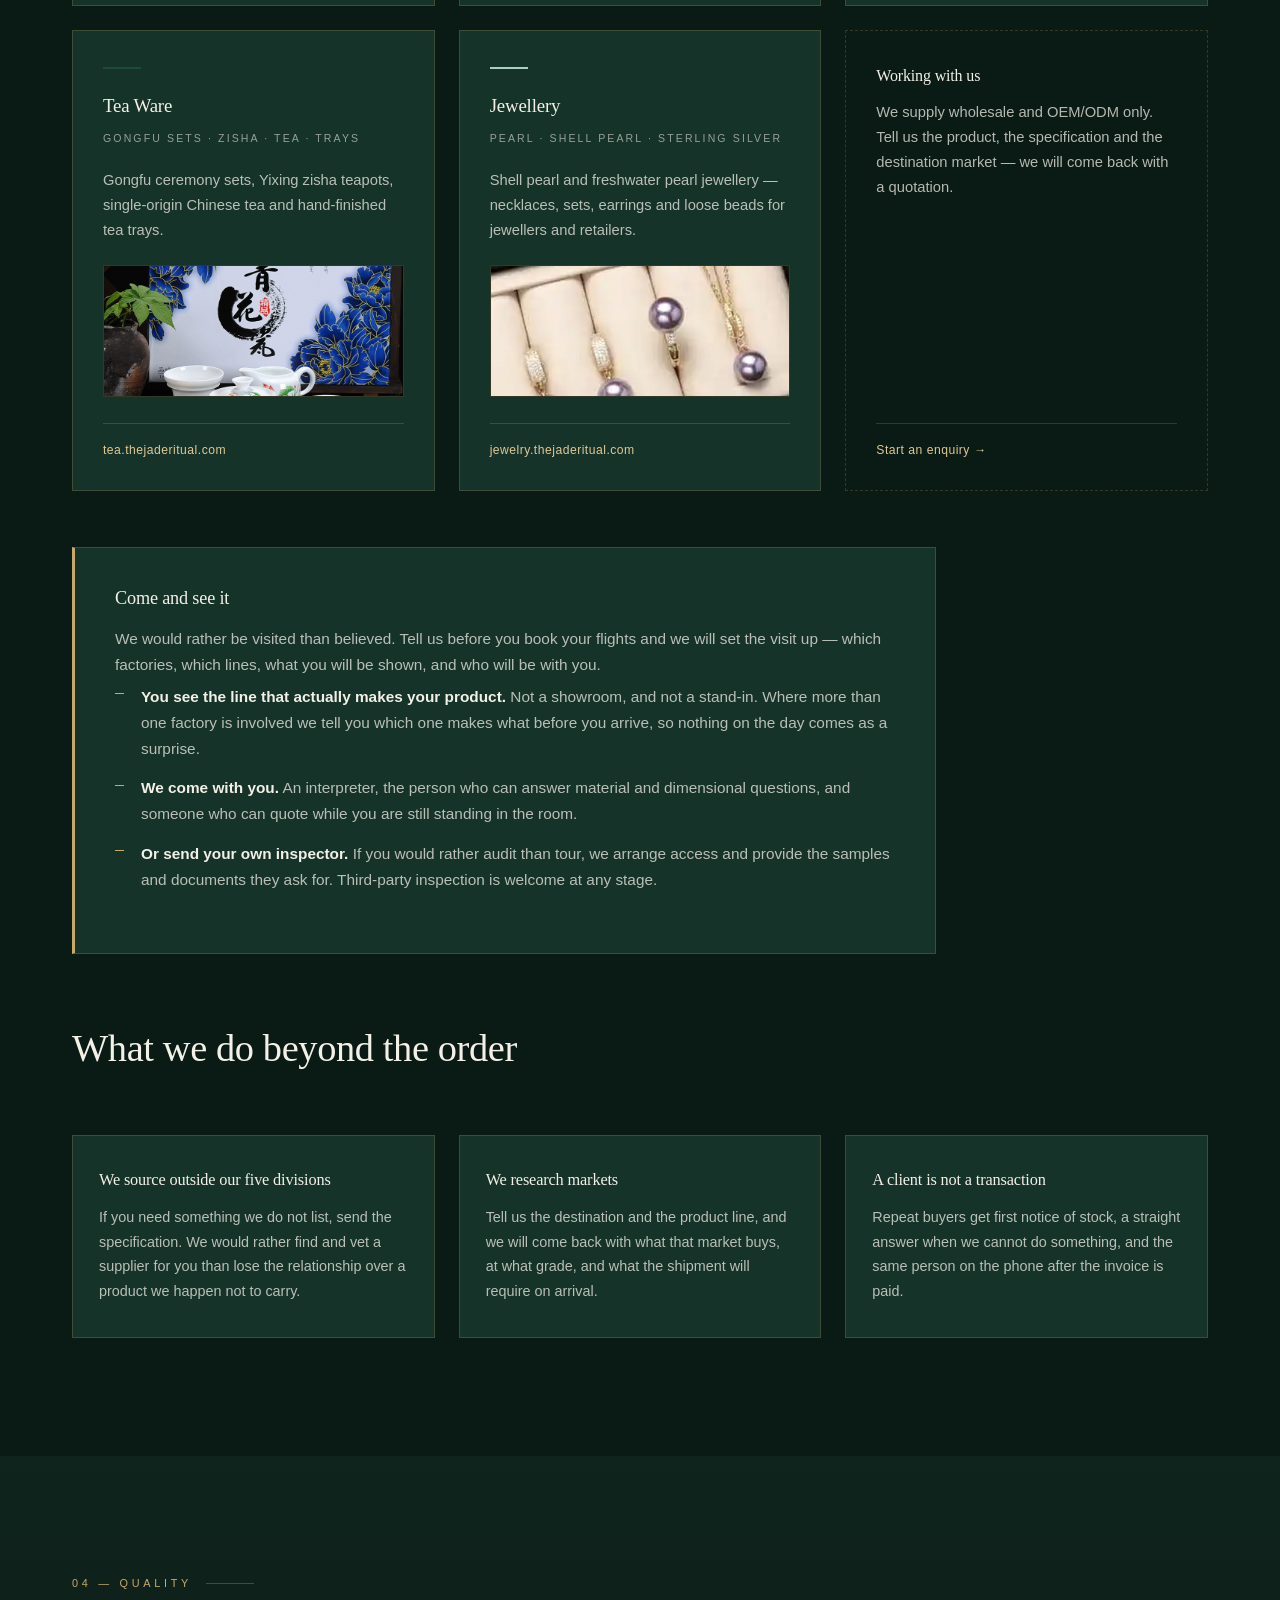
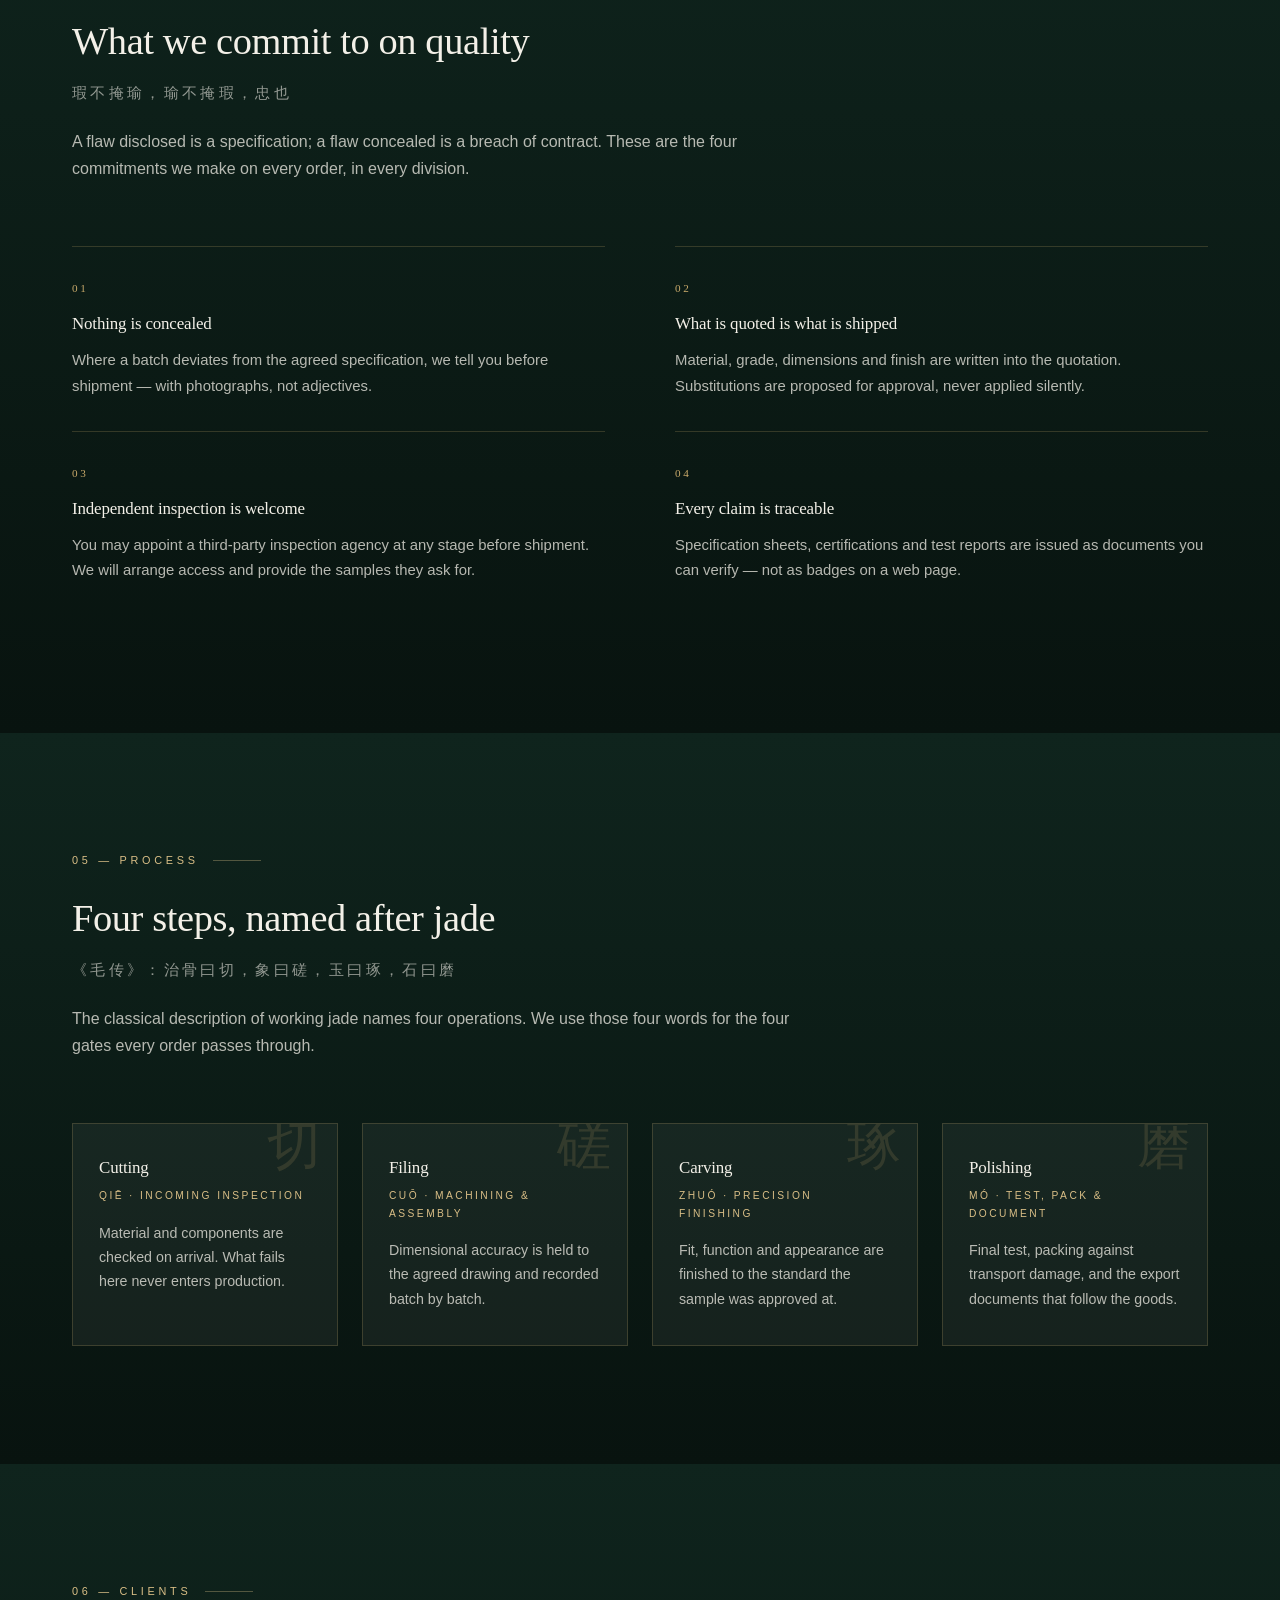
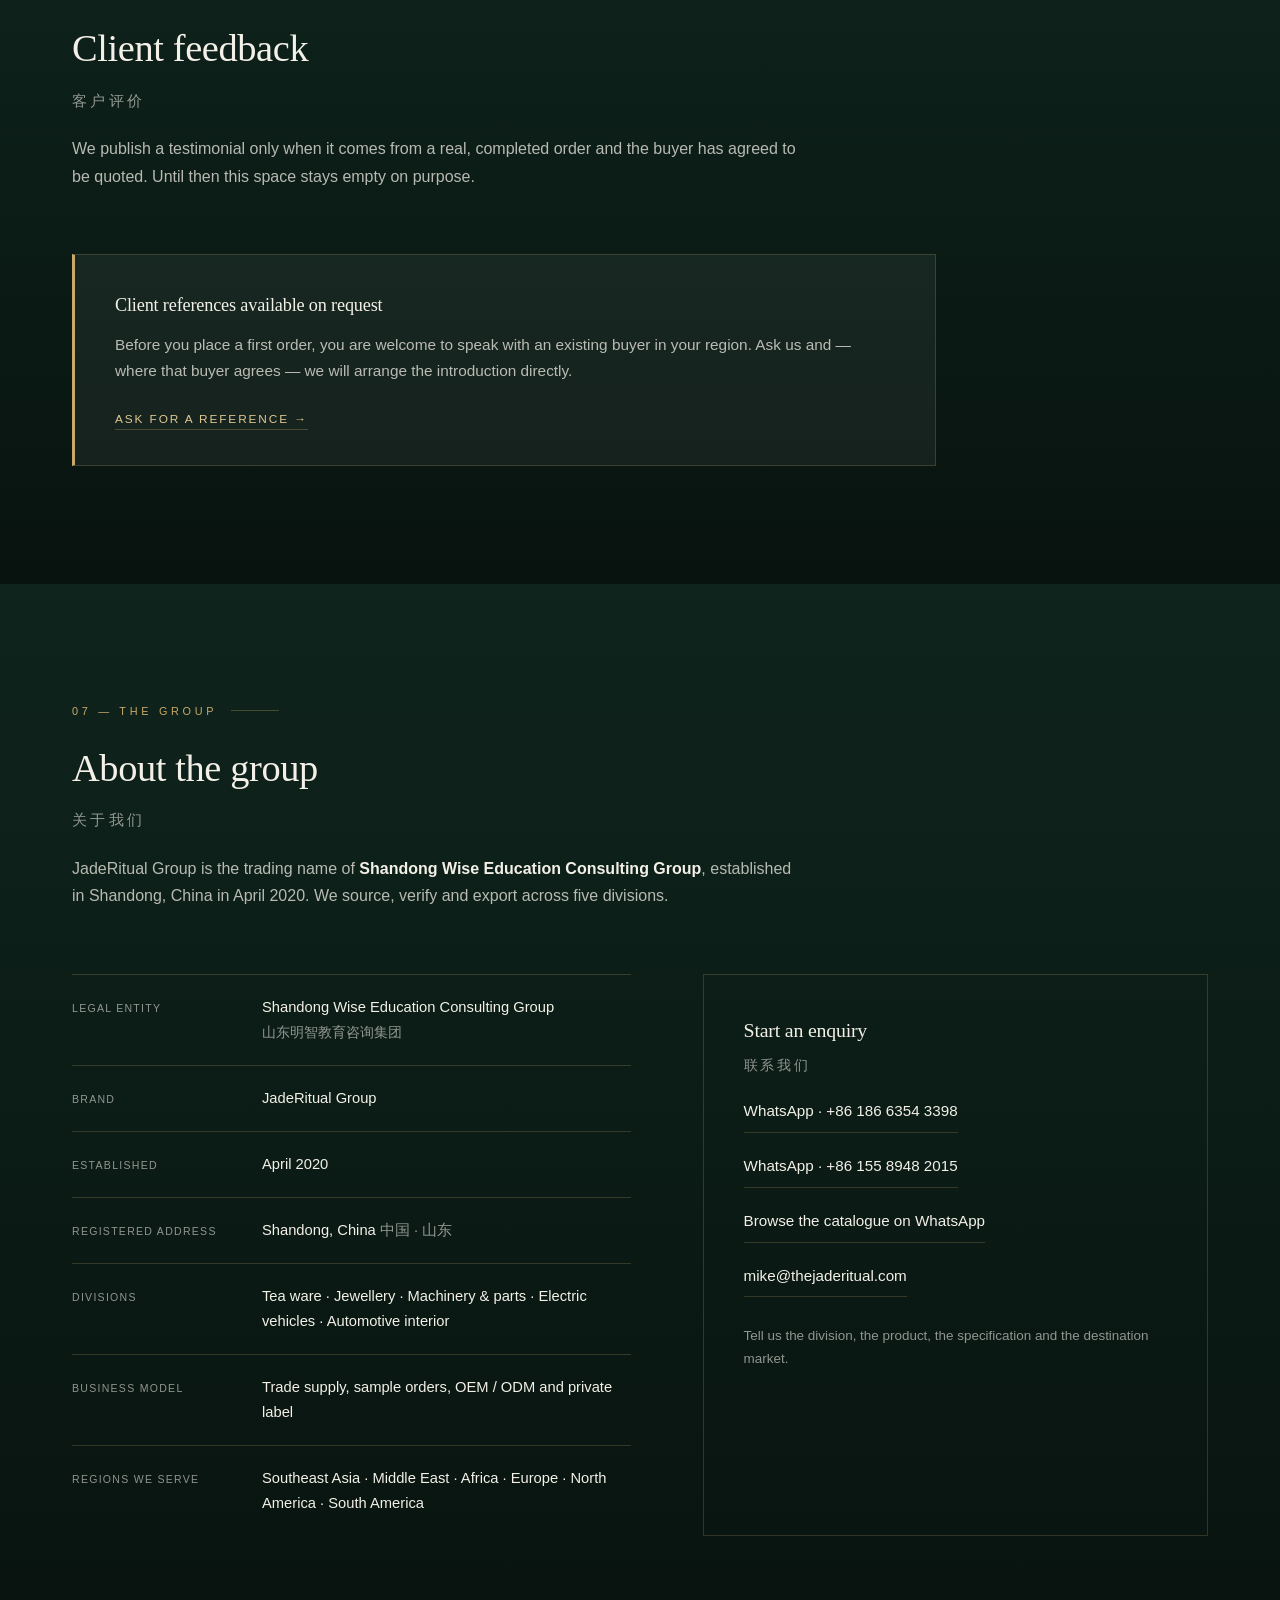
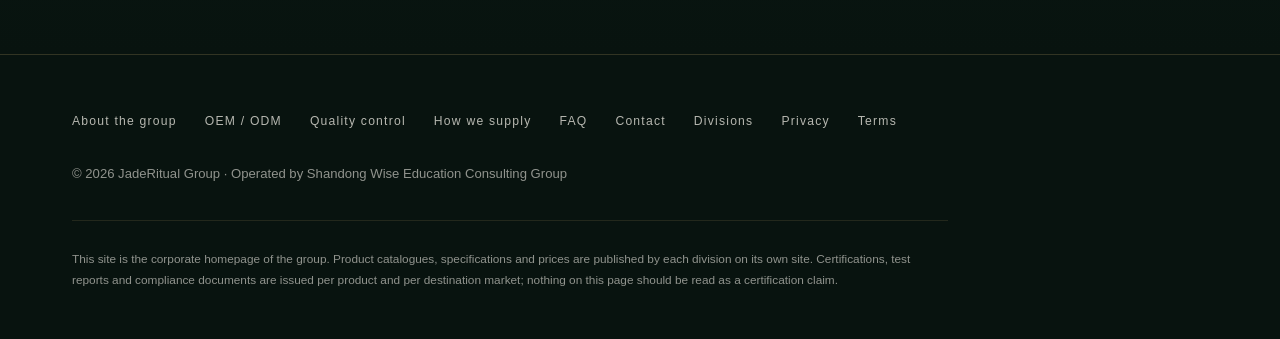
==== commit 6742ce39: "Add the beyond-the-order band and the head description meta" ====
--- a/index.html
+++ b/index.html
@@ -191,6 +191,26 @@
         <li><strong style="color:var(--inv)">We come with you.</strong> An interpreter, the person who can answer material and dimensional questions, and someone who can quote while you are still standing in the room.</li>
         <li><strong style="color:var(--inv)">Or send your own inspector.</strong> If you would rather audit than tour, we arrange access and provide the samples and documents they ask for. Third-party inspection is welcome at any stage.</li>
       </ul>
+    </div>
+
+    <div style="margin-top:72px">
+      <div class="sec-head">
+        <h2>What we do beyond the order</h2>
+      </div>
+      <div class="cap-grid">
+        <div class="cap-card">
+          <h3>We source outside our five divisions</h3>
+          <p>If you need something we do not list, send the specification. We would rather find and vet a supplier for you than lose the relationship over a product we happen not to carry.</p>
+        </div>
+        <div class="cap-card">
+          <h3>We research markets</h3>
+          <p>Tell us the destination and the product line, and we will come back with what that market buys, at what grade, and what the shipment will require on arrival.</p>
+        </div>
+        <div class="cap-card">
+          <h3>A client is not a transaction</h3>
+          <p>Repeat buyers get first notice of stock, a straight answer when we cannot do something, and the same person on the phone after the invoice is paid.</p>
+        </div>
+      </div>
     </div>
   </div>
 </section>
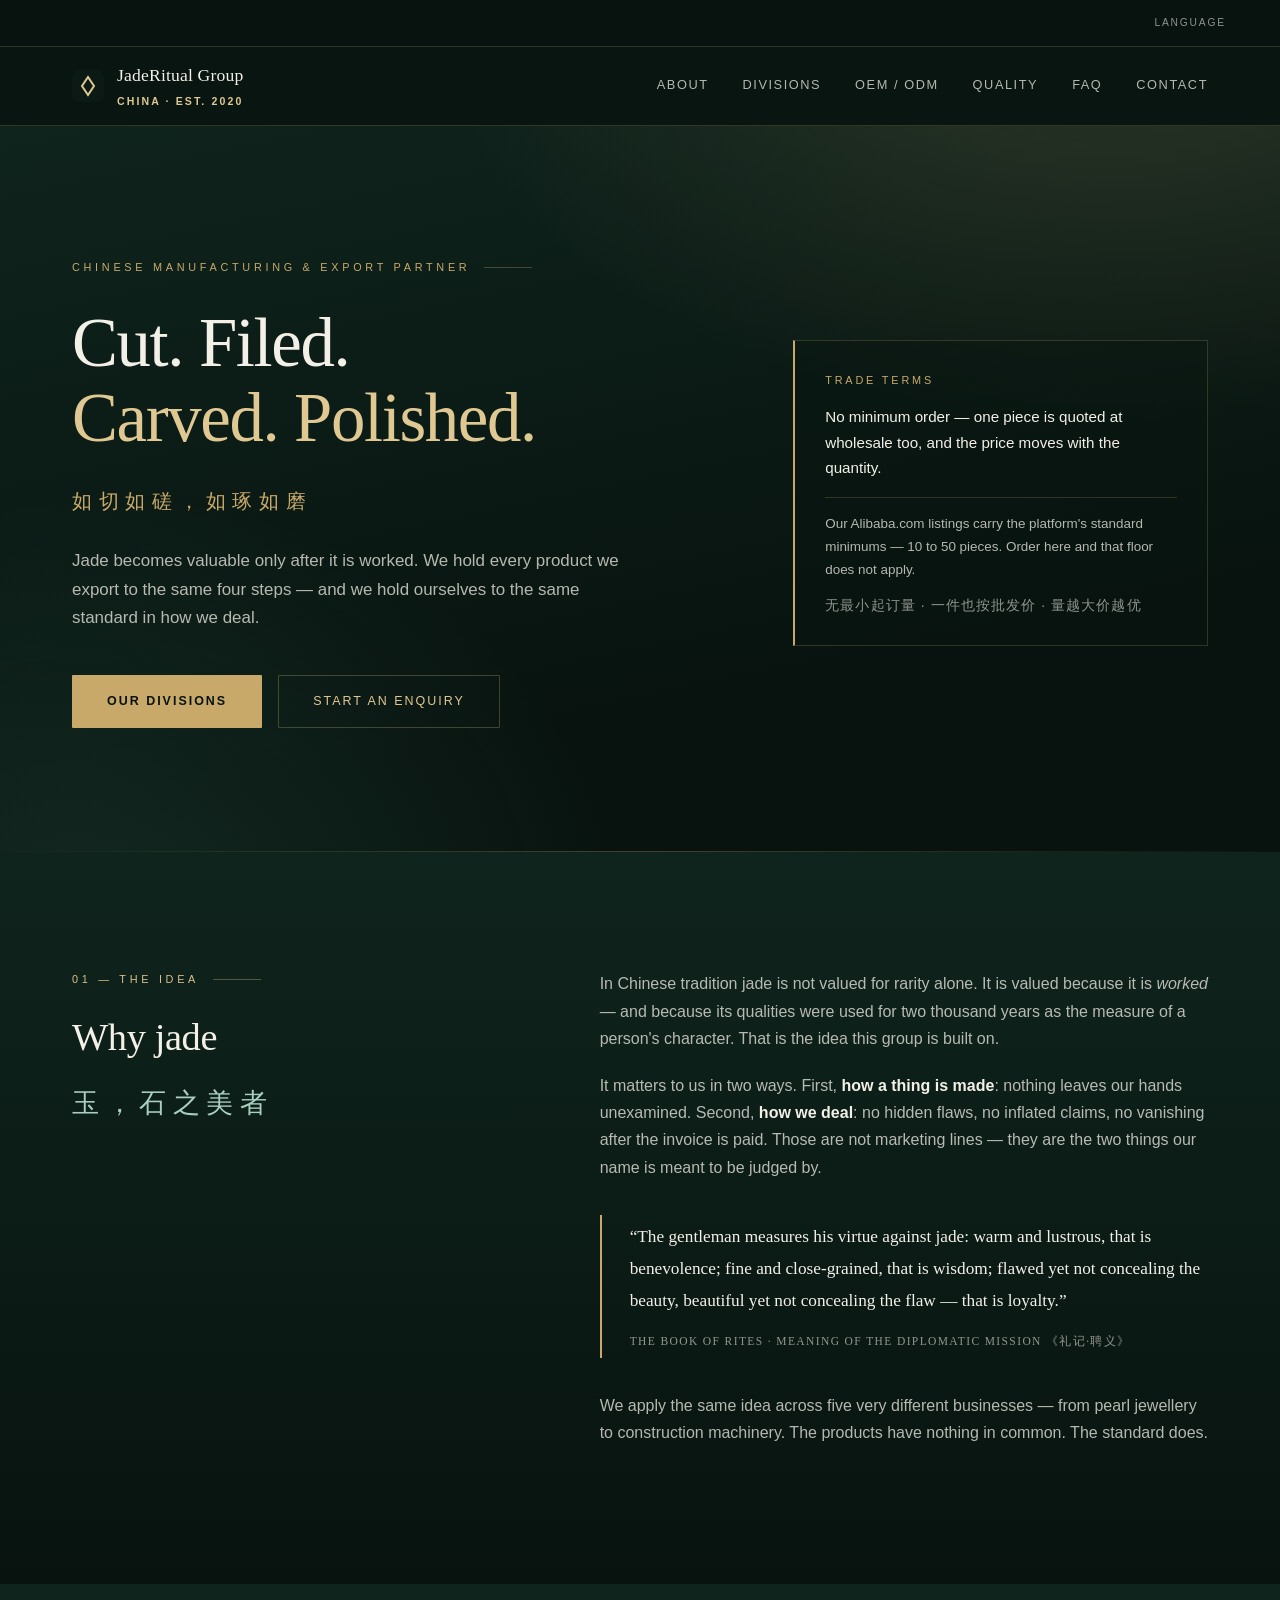
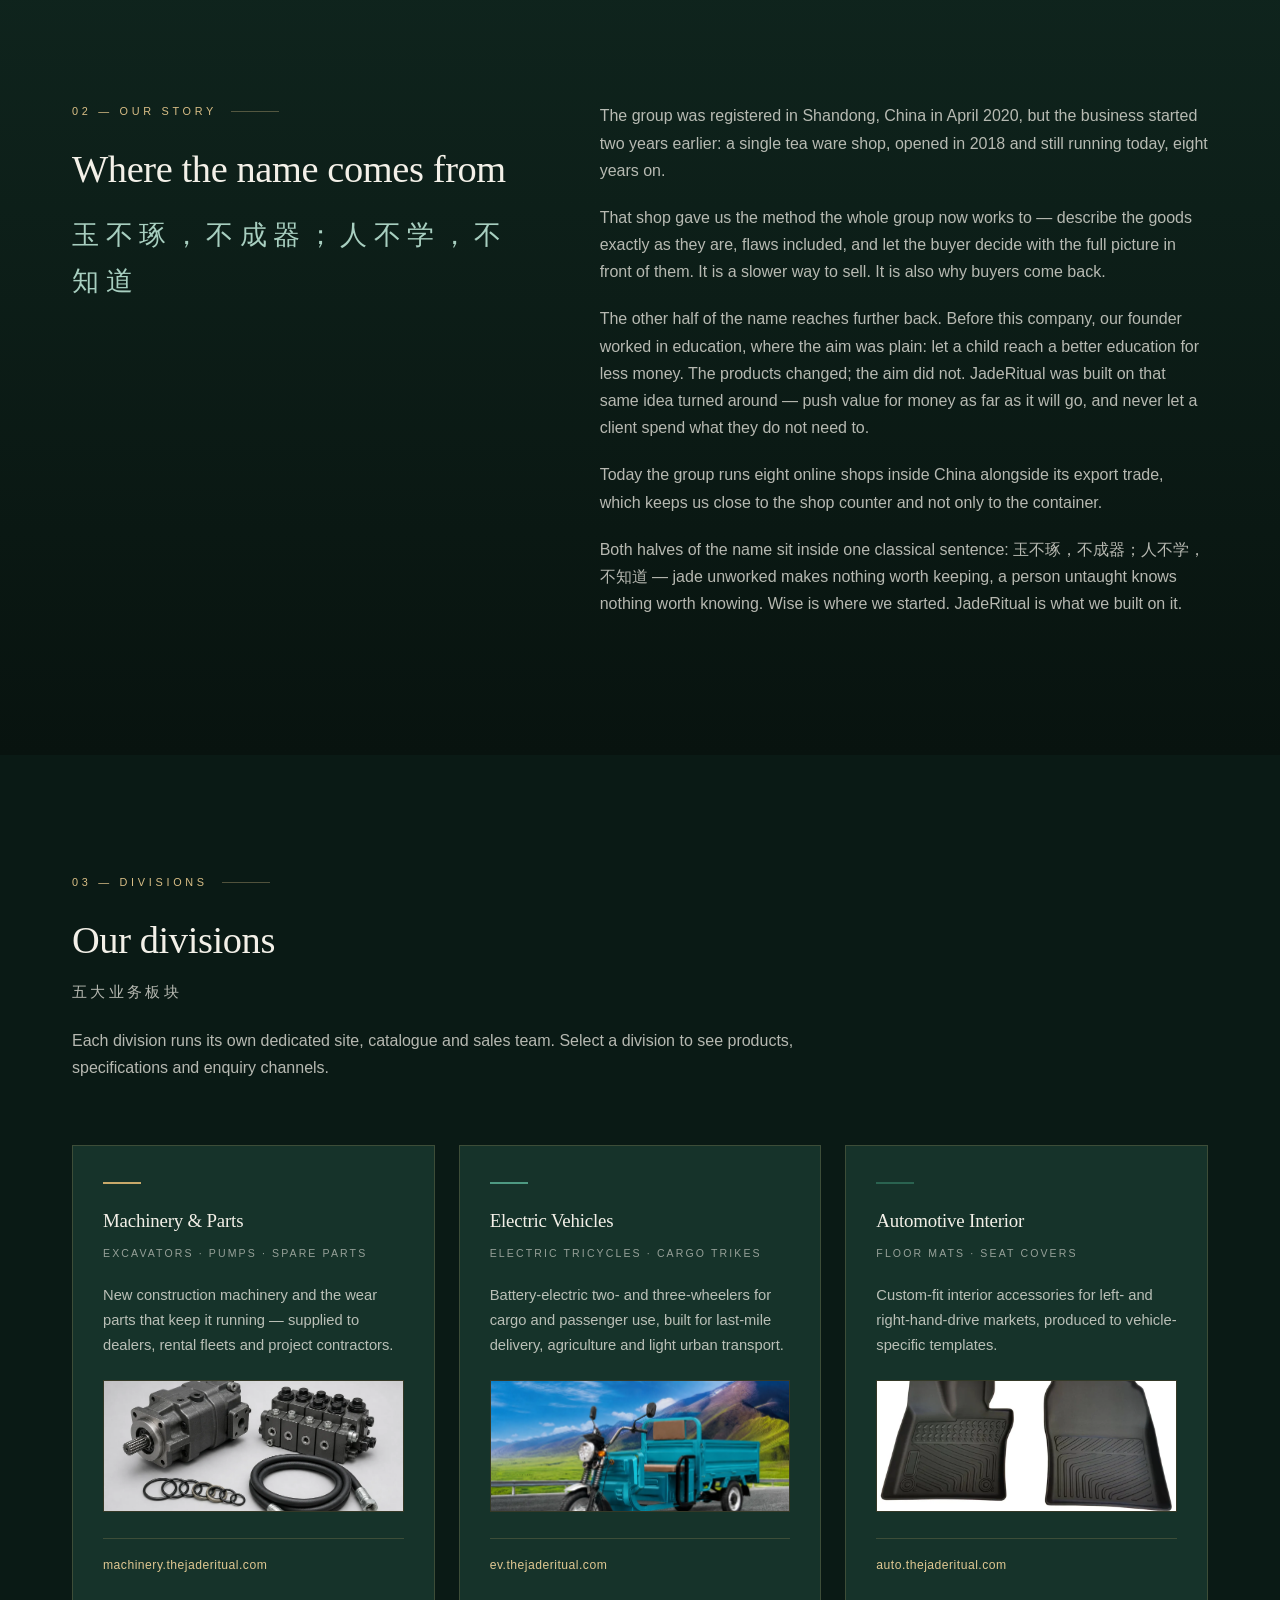
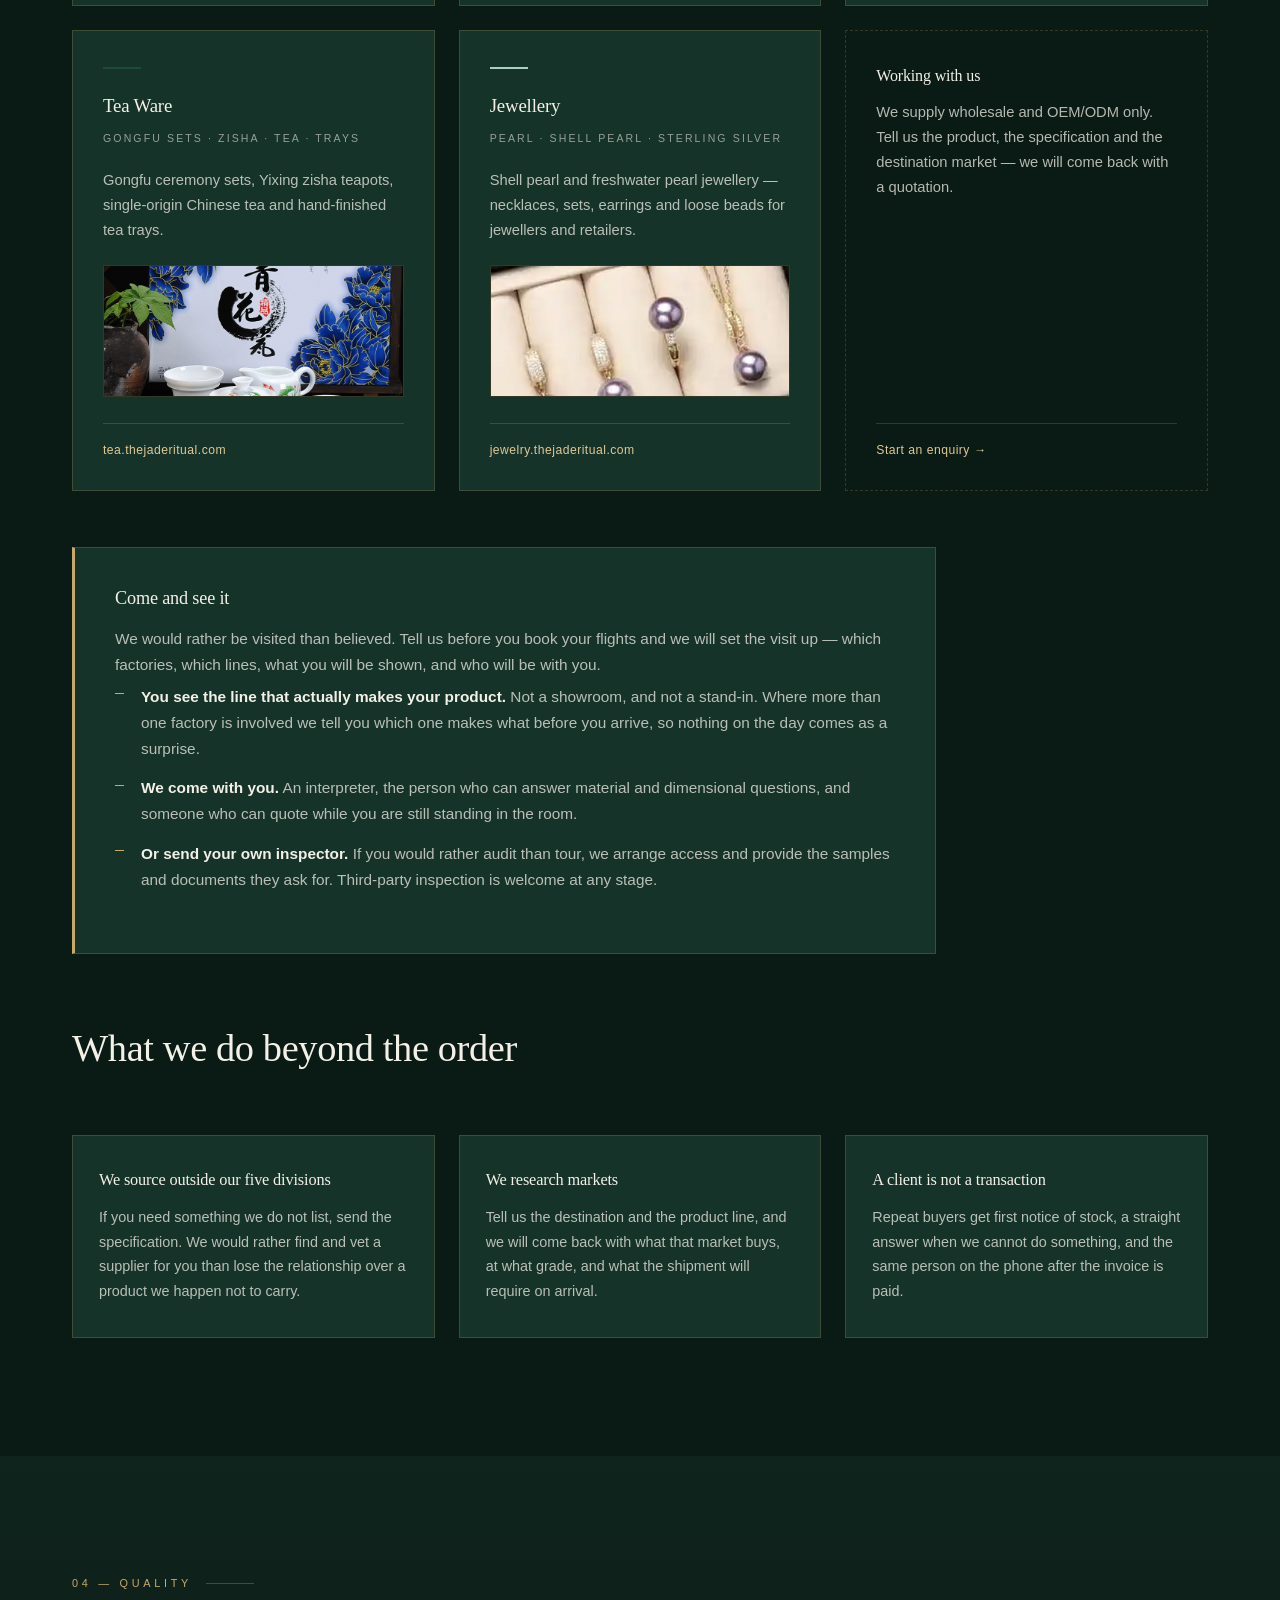
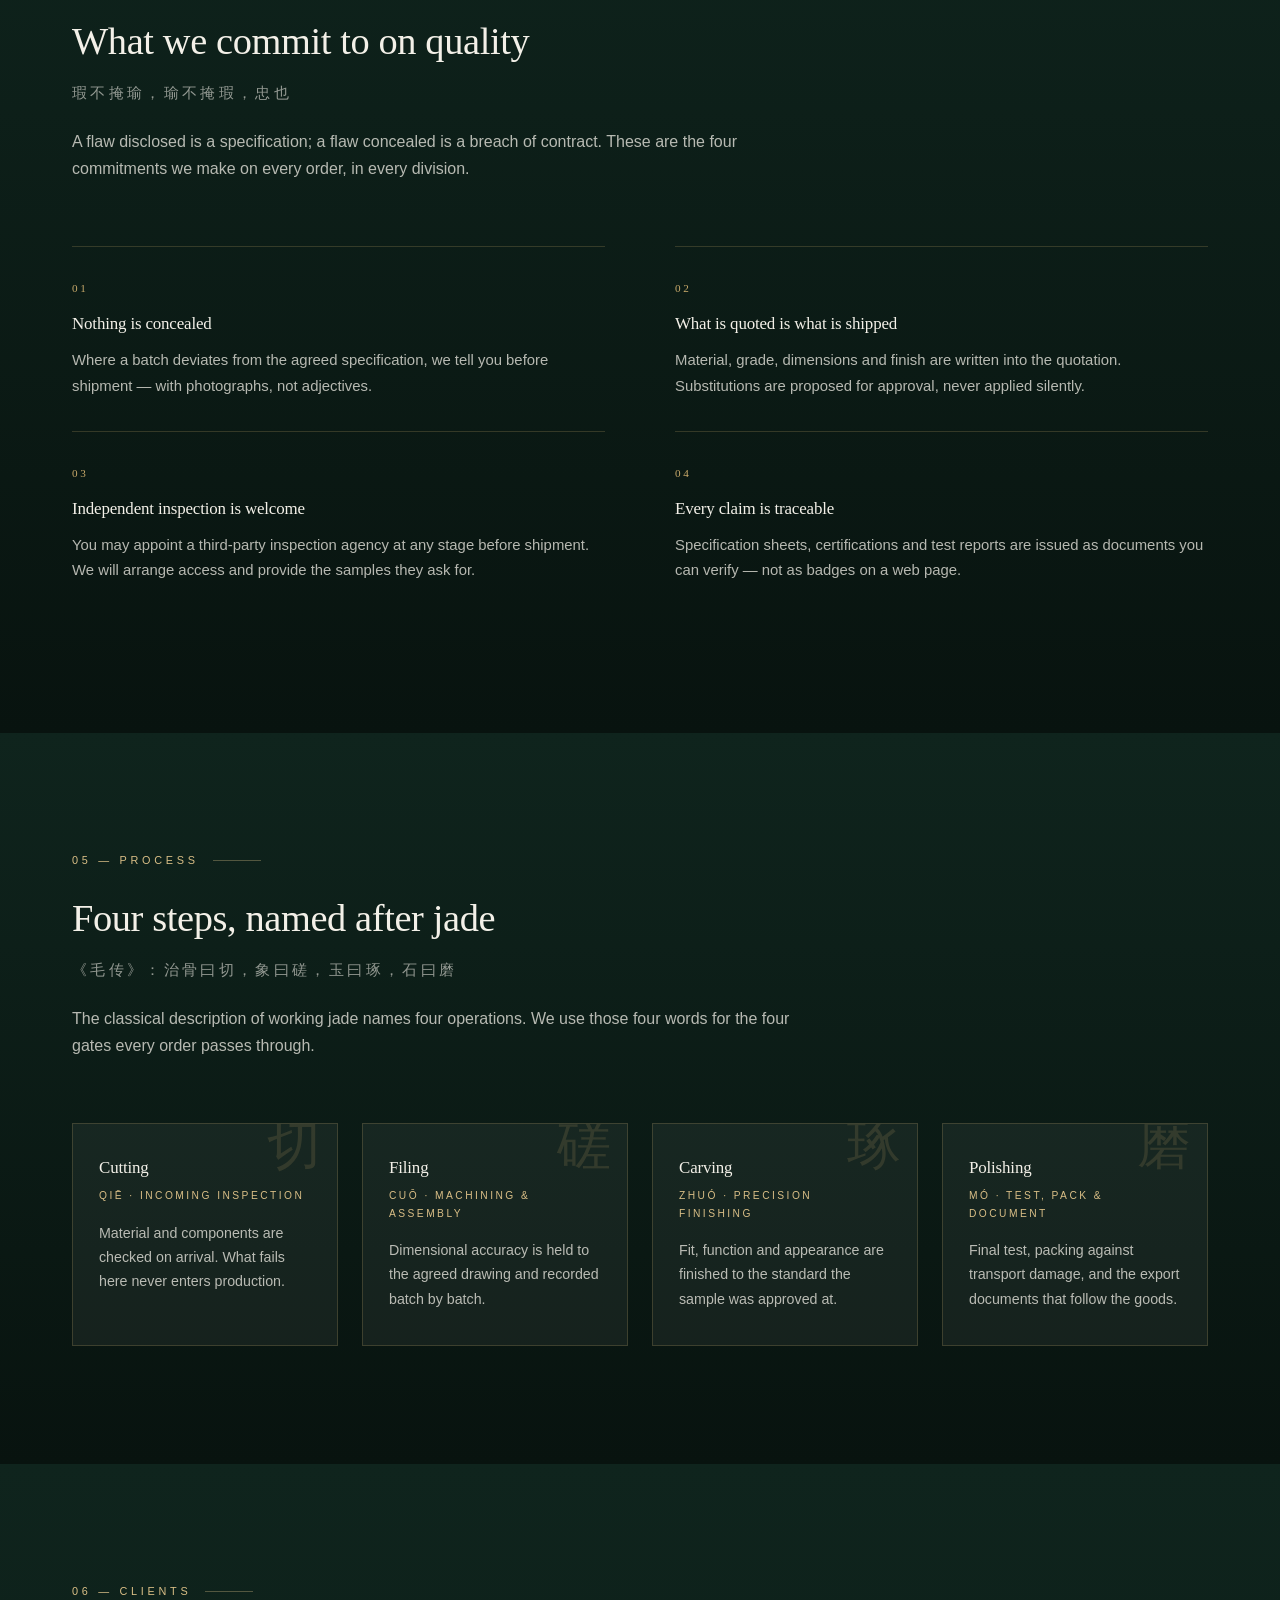
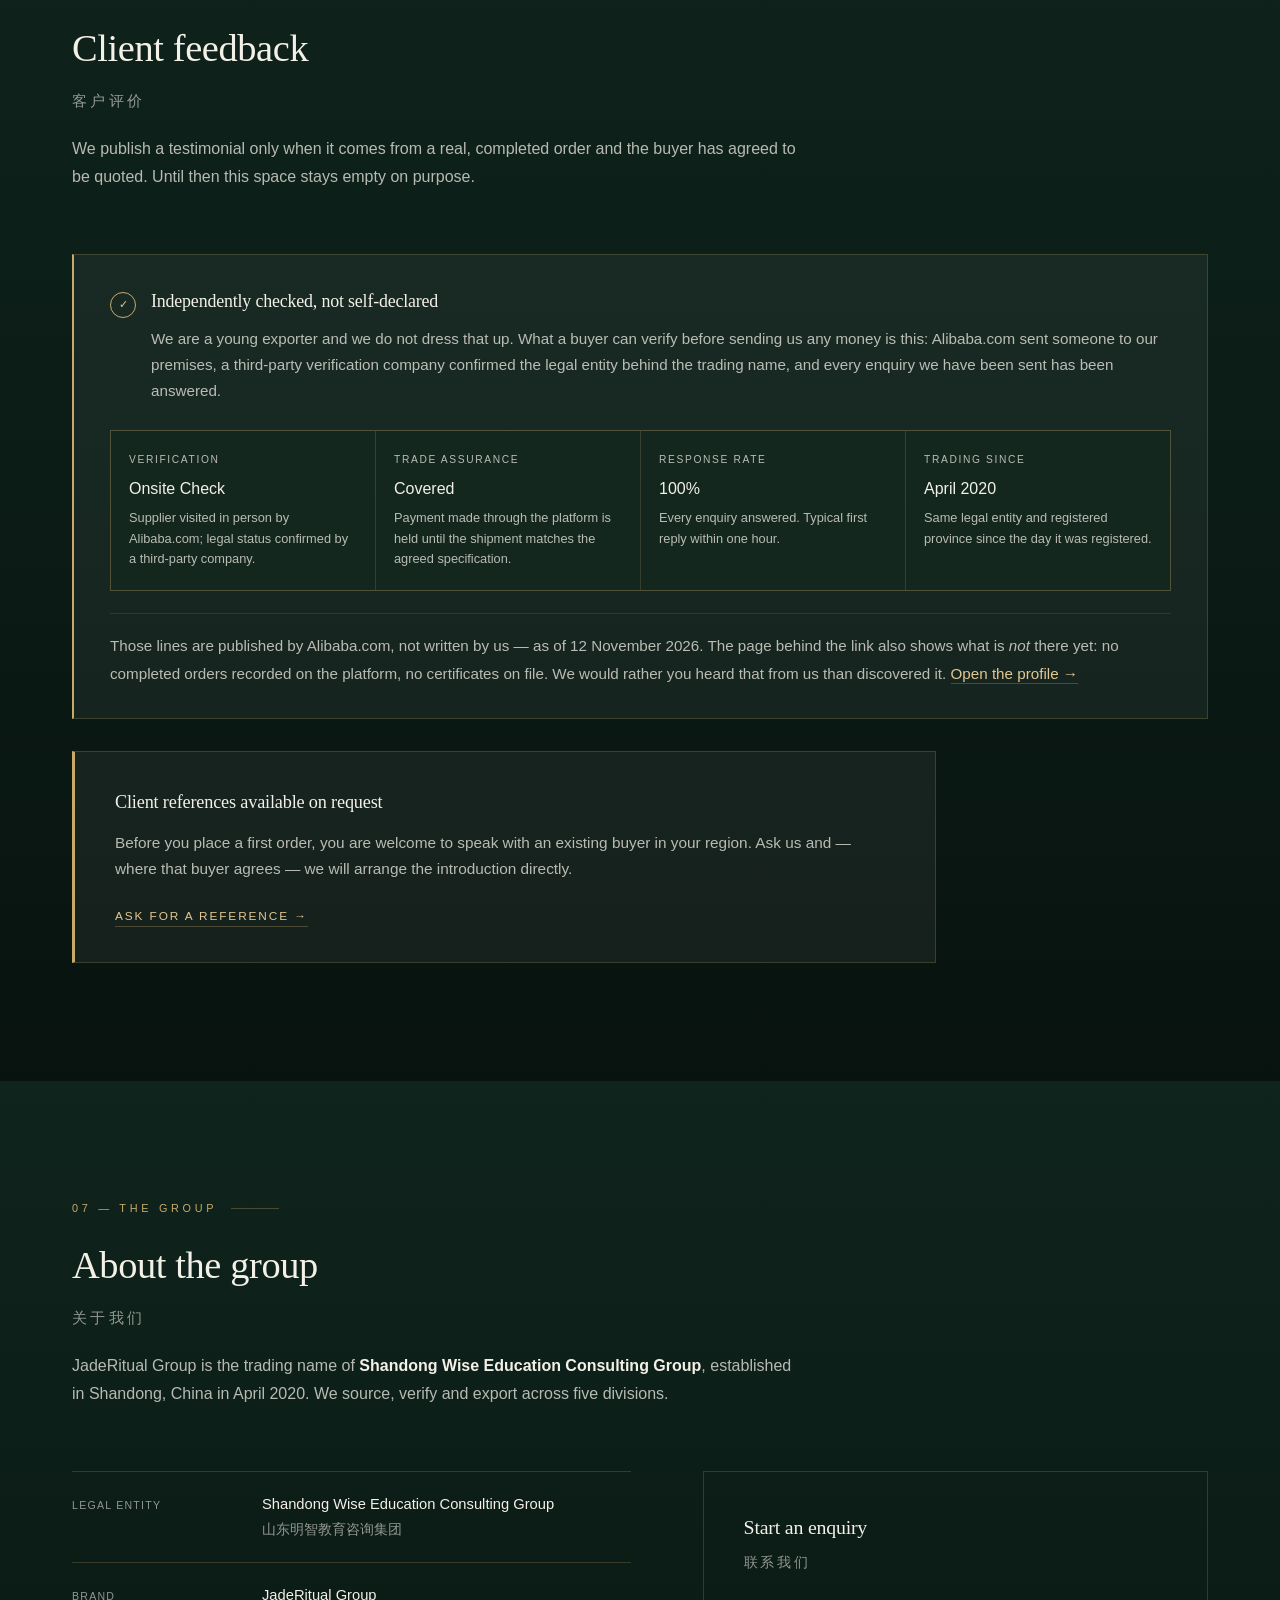
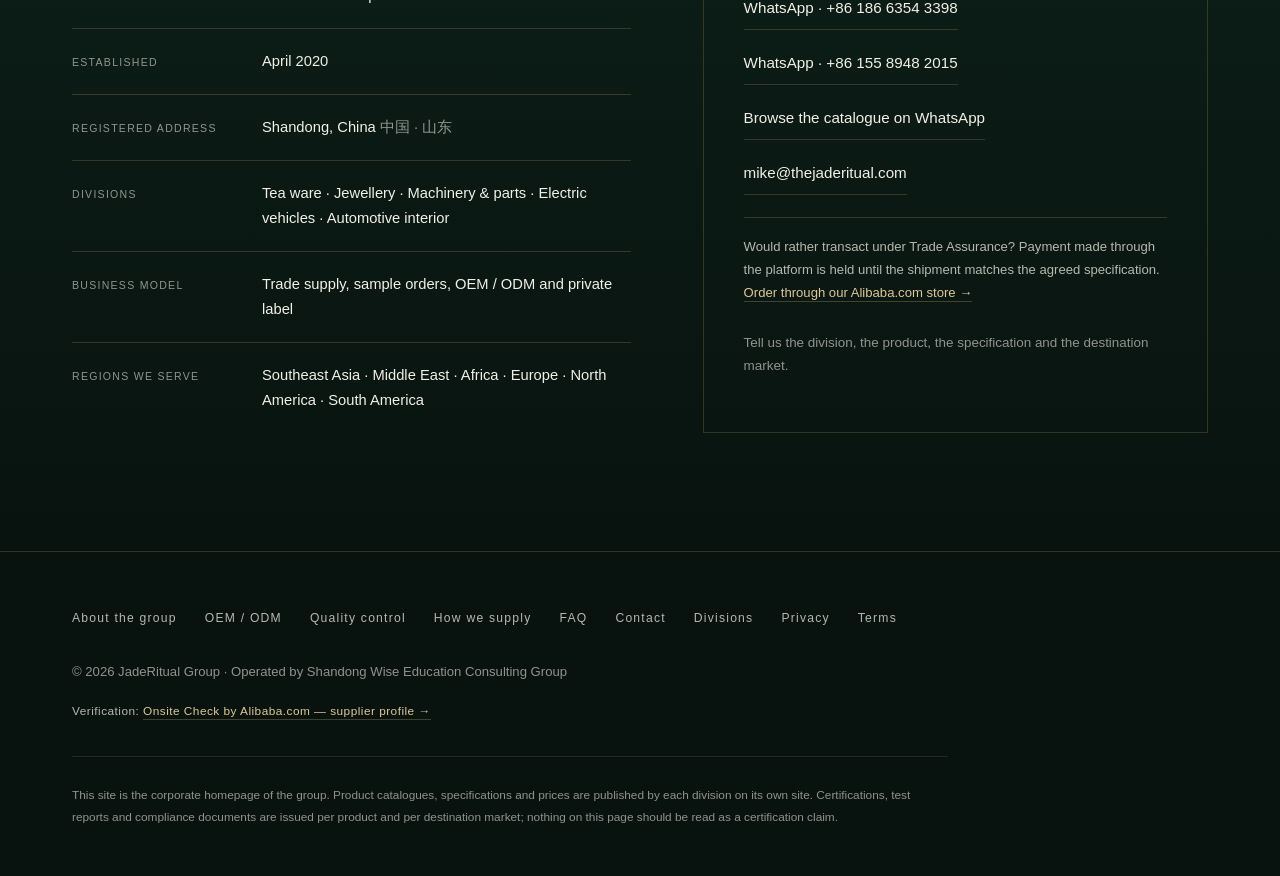
==== commit 7e0d2a44: "Add Alibaba.com verification block and platform entry points" ====
--- a/index.html
+++ b/index.html
@@ -14,6 +14,58 @@
 <meta name="theme-color" content="#0B1A15">
 <link rel="icon" href="data:image/svg+xml,%3Csvg xmlns='http://www.w3.org/2000/svg' viewBox='0 0 32 32'%3E%3Crect width='32' height='32' rx='7' fill='%230B1A15'/%3E%3Cpath d='M16 7l6 9-6 9-6-9z' fill='none' stroke='%23E0C892' stroke-width='2'/%3E%3C/svg%3E">
 <link rel="stylesheet" href="/assets/site.css">
+<style>
+/* ===== Alibaba.com verification block — .jr- 前缀，不覆盖现有类 =====
+   文字用 --inv / --inv-2；未使用 --txt-3，因其在 paper 底色上 4.36:1 未过 AA */
+.jr-verify{margin:0 0 32px;border:1px solid var(--gold-line);border-left:2px solid var(--gold);
+  background:rgba(255,255,255,.05);padding:34px 36px 30px}
+.jr-verify-hd{display:flex;gap:15px;align-items:flex-start;margin-bottom:26px}
+.jr-verify-seal{flex:none;width:26px;height:26px;border-radius:50%;border:1px solid var(--gold);
+  display:grid;place-items:center;font-size:.7rem;color:var(--gold-2);margin-top:3px}
+.jr-verify h3{color:var(--inv);font-size:1.12rem;line-height:1.42;margin:0 0 12px}
+.jr-verify p{color:var(--inv-2);font-size:.95rem;margin:0}
+.jr-verify-facts{display:grid;grid-template-columns:repeat(4,1fr);gap:1px;
+  background:rgba(200,169,106,.18);border:1px solid rgba(200,169,106,.18);margin:0 0 22px}
+.jr-verify-facts > div{background:rgba(15,36,29,.86);padding:20px 18px}
+.jr-verify-facts dt{color:var(--inv-2);font-size:.64rem;letter-spacing:.16em;
+  text-transform:uppercase;margin-bottom:9px}
+.jr-verify-facts dd{color:var(--inv);font-size:1rem;line-height:1.45}
+.jr-verify-facts dd span{display:block;color:var(--inv-2);font-size:.8rem;line-height:1.6;margin-top:8px}
+.jr-verify-note{color:var(--inv-2);font-size:.8rem;line-height:1.85;
+  border-top:1px solid rgba(200,169,106,.14);padding-top:18px}
+.jr-verify-note a{color:var(--gold-2);border-bottom:1px solid var(--gold-dim);
+  padding-bottom:1px;white-space:nowrap}
+.jr-verify-note a:hover{color:var(--gold-ink);border-color:var(--gold-ink)}
+/* 提高一级特异性，否则被 .hero-note p 覆盖字号 */
+.hero-note .jr-moq{margin-top:16px;padding-top:15px;border-top:1px solid var(--gold-line);
+  color:var(--inv-2);font-size:.84rem;line-height:1.7}
+.jr-ft-verify{margin-top:18px;font-size:.74rem;letter-spacing:.04em;color:var(--inv-2);line-height:1.8}
+.jr-ft-verify a{color:var(--gold-2);border-bottom:1px solid var(--gold-dim);padding-bottom:1px}
+.jr-ft-verify a:hover{color:var(--gold-ink);border-color:var(--gold-ink)}
+.jr-contact-alibaba{margin-top:22px;padding-top:18px;border-top:1px solid var(--gold-line);
+  font-size:.82rem;line-height:1.75;color:var(--inv-2)}
+.jr-contact-alibaba a{display:inline;margin:0;border-bottom:1px solid var(--gold-dim);
+  padding-bottom:1px;color:var(--gold-2);font-size:.82rem}
+@media (max-width:1000px){.jr-verify-facts{grid-template-columns:repeat(2,1fr)}}
+@media (max-width:620px){.jr-verify{padding:26px 22px 22px}.jr-verify-facts{grid-template-columns:1fr}}
+</style>
+<script type="application/ld+json">
+{
+  "@context": "https://schema.org",
+  "@type": "Organization",
+  "name": "JadeRitual Group",
+  "legalName": "Shandong Wise Education Consulting Group",
+  "url": "https://thejaderitual.com/",
+  "foundingDate": "2020-04",
+  "email": "mike@thejaderitual.com",
+  "telephone": "+86-186-6354-3398",
+  "address": { "@type": "PostalAddress", "addressRegion": "Shandong", "addressCountry": "CN" },
+  "sameAs": [
+    "https://jaderitualgroup.en.alibaba.com/",
+    "https://jaderitualgroup.en.alibaba.com/company_profile.html"
+  ]
+}
+</script>
 </head>
 <body>
 
@@ -56,6 +108,10 @@
     <div class="hero-note">
       <div class="nh">Trade terms</div>
       <p>No minimum order — one piece is quoted at wholesale too, and the price moves with the quantity.</p>
+      <p class="jr-moq">
+        Our Alibaba.com listings carry the platform's standard minimums &mdash; 10 to 50 pieces.
+        Order here and that floor does not apply.
+      </p>
       <span class="zh">无最小起订量 · 一件也按批发价 · 量越大价越优</span>
     </div>
   </div>
@@ -302,6 +358,57 @@
         agreed to be quoted. Until then this space stays empty on purpose.
       </p>
     </div>
+    <div class="jr-verify">
+      <div class="jr-verify-hd">
+        <span class="jr-verify-seal" aria-hidden="true">&#10003;</span>
+        <div>
+          <h3>Independently checked, not self-declared</h3>
+          <p>
+            We are a young exporter and we do not dress that up. What a buyer can verify before
+            sending us any money is this: Alibaba.com sent someone to our premises, a third-party
+            verification company confirmed the legal entity behind the trading name, and every
+            enquiry we have been sent has been answered.
+          </p>
+        </div>
+      </div>
+
+      <dl class="jr-verify-facts">
+        <div>
+          <dt>Verification</dt>
+          <dd>Onsite Check
+            <span>Supplier visited in person by Alibaba.com; legal status confirmed by a third-party company.</span>
+          </dd>
+        </div>
+        <div>
+          <dt>Trade Assurance</dt>
+          <dd>Covered
+            <span>Payment made through the platform is held until the shipment matches the agreed specification.</span>
+          </dd>
+        </div>
+        <div>
+          <dt>Response rate</dt>
+          <dd>100%
+            <span>Every enquiry answered. Typical first reply within one hour.</span>
+          </dd>
+        </div>
+        <div>
+          <dt>Trading since</dt>
+          <dd>April 2020
+            <span>Same legal entity and registered province since the day it was registered.</span>
+          </dd>
+        </div>
+      </dl>
+
+      <p class="jr-verify-note">
+        Those lines are published by Alibaba.com, not written by us &mdash; as of 12 November 2026.
+        The page behind the link also shows what is <em>not</em> there yet: no completed orders
+        recorded on the platform, no certificates on file. We would rather you heard that from us
+        than discovered it.
+        <a href="https://jaderitualgroup.en.alibaba.com/company_profile/trade_history.html?utm_source=thejaderitual&amp;utm_medium=trust_block&amp;utm_campaign=alibaba_verify&amp;utm_content=clients"
+           target="_blank" rel="noopener">Open the profile &rarr;</a>
+      </p>
+    </div>
+
     <div class="ref-box">
       <h3>Client references available on request</h3>
       <p>
@@ -355,6 +462,12 @@
         <a href="https://wa.me/8615589482015">WhatsApp · +86 155 8948 2015</a>
         <a href="https://wa.me/c/8618663543398">Browse the catalogue on WhatsApp</a>
         <a href="mailto:mike@thejaderitual.com">mike@thejaderitual.com</a>
+        <p class="jr-contact-alibaba">
+          Would rather transact under Trade Assurance? Payment made through the platform is held
+          until the shipment matches the agreed specification.
+          <a href="https://jaderitualgroup.en.alibaba.com/?utm_source=thejaderitual&amp;utm_medium=trust_block&amp;utm_campaign=alibaba_verify&amp;utm_content=contact"
+             target="_blank" rel="noopener">Order through our Alibaba.com store &rarr;</a>
+        </p>
         <p class="fine">
           Tell us the division, the product, the specification and the destination market.
         </p>
@@ -378,6 +491,11 @@
     </div>
     <div class="ft">
       <div>&copy; 2026 JadeRitual Group &middot; Operated by Shandong Wise Education Consulting Group</div>
+    </div>
+    <div class="jr-ft-verify">
+      Verification:
+      <a href="https://jaderitualgroup.en.alibaba.com/company_profile/trade_history.html?utm_source=thejaderitual&amp;utm_medium=trust_block&amp;utm_campaign=alibaba_verify&amp;utm_content=footer"
+         target="_blank" rel="noopener">Onsite Check by Alibaba.com &mdash; supplier profile &rarr;</a>
     </div>
     <div class="disc">
       This site is the corporate homepage of the group. Product catalogues, specifications and
